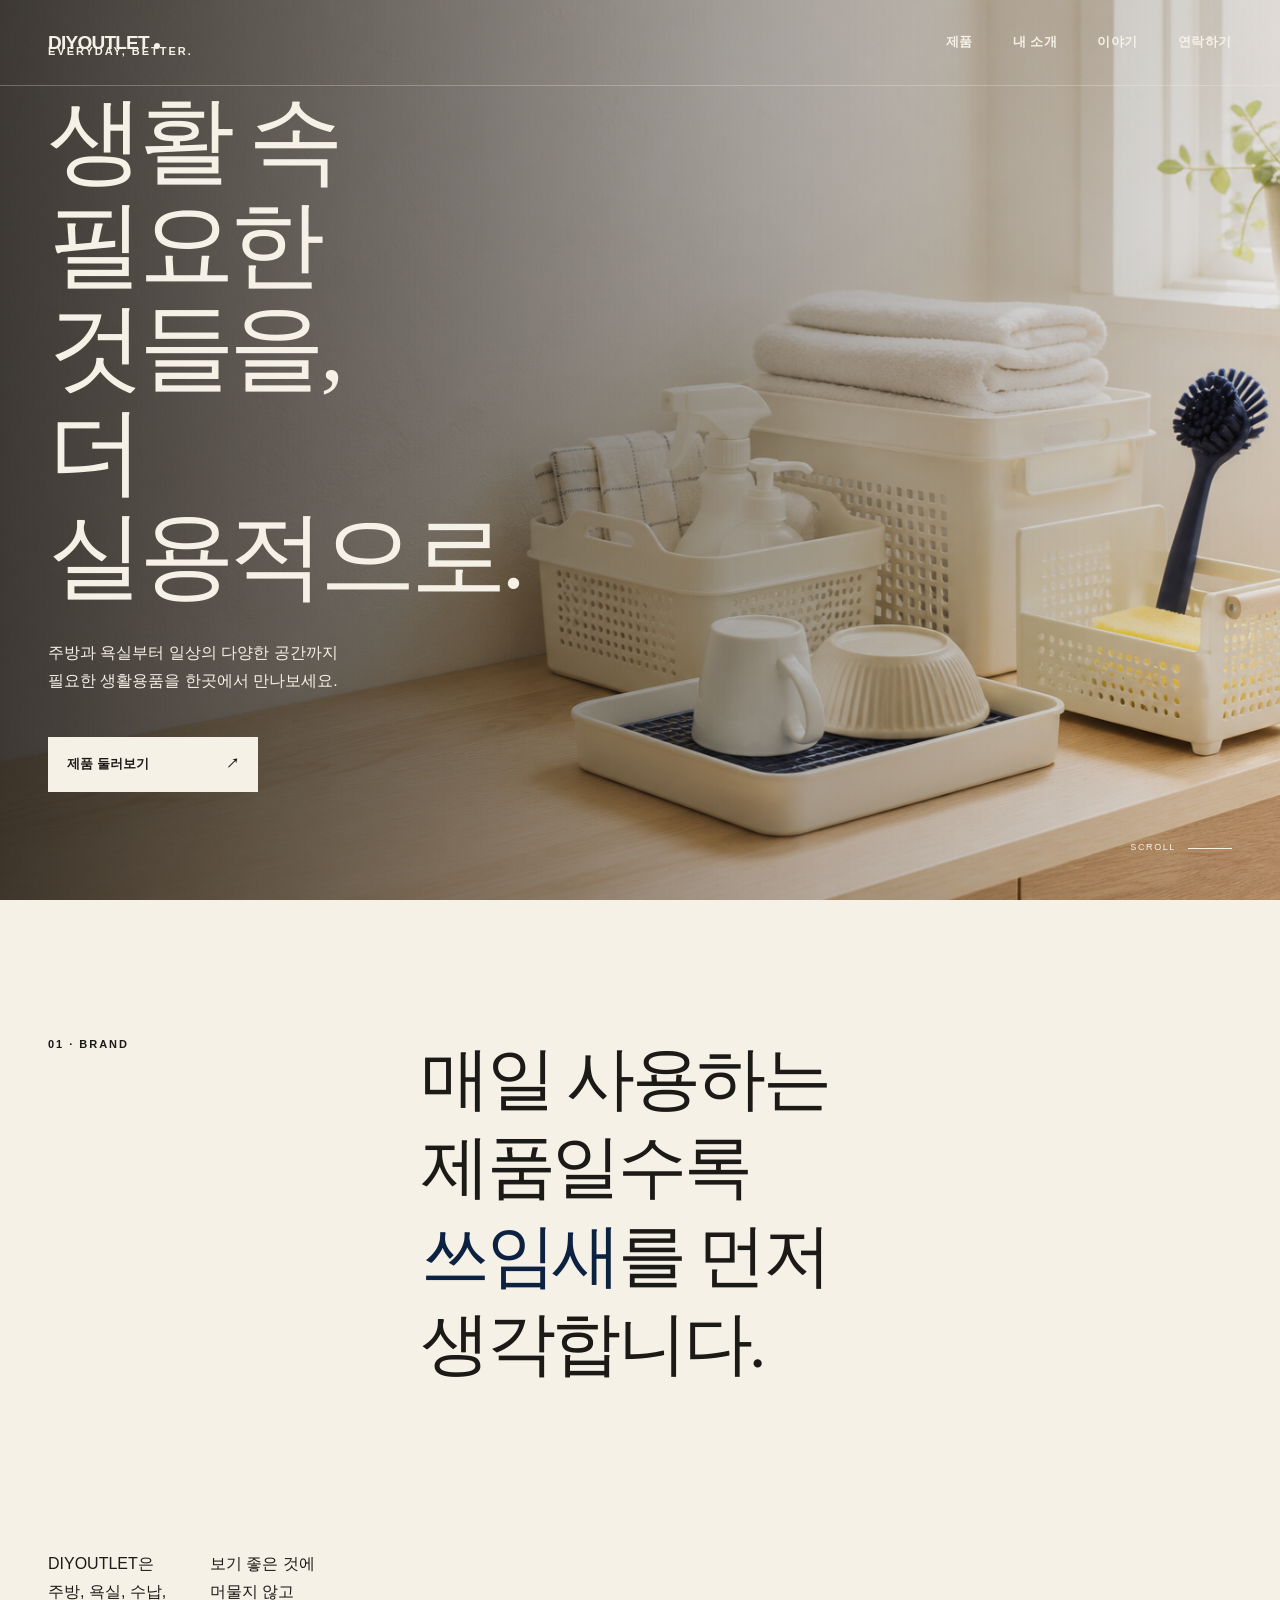
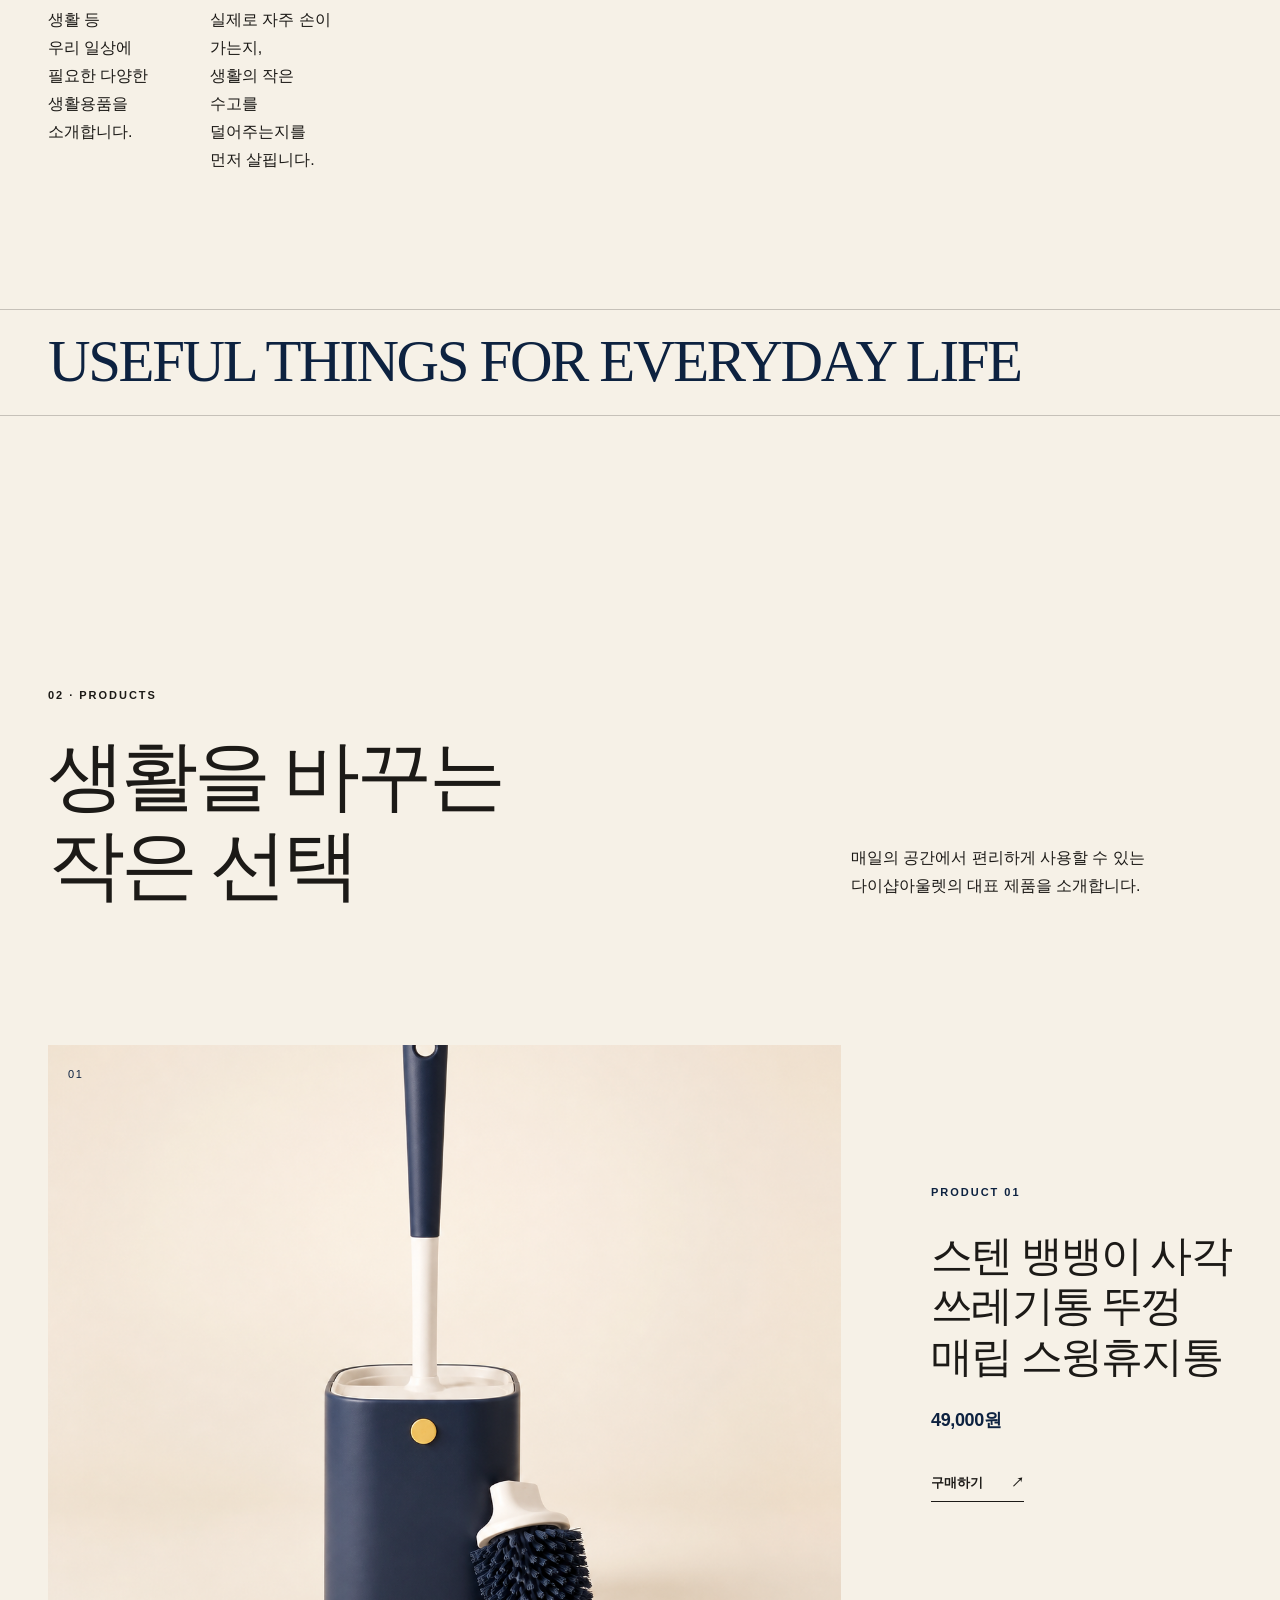
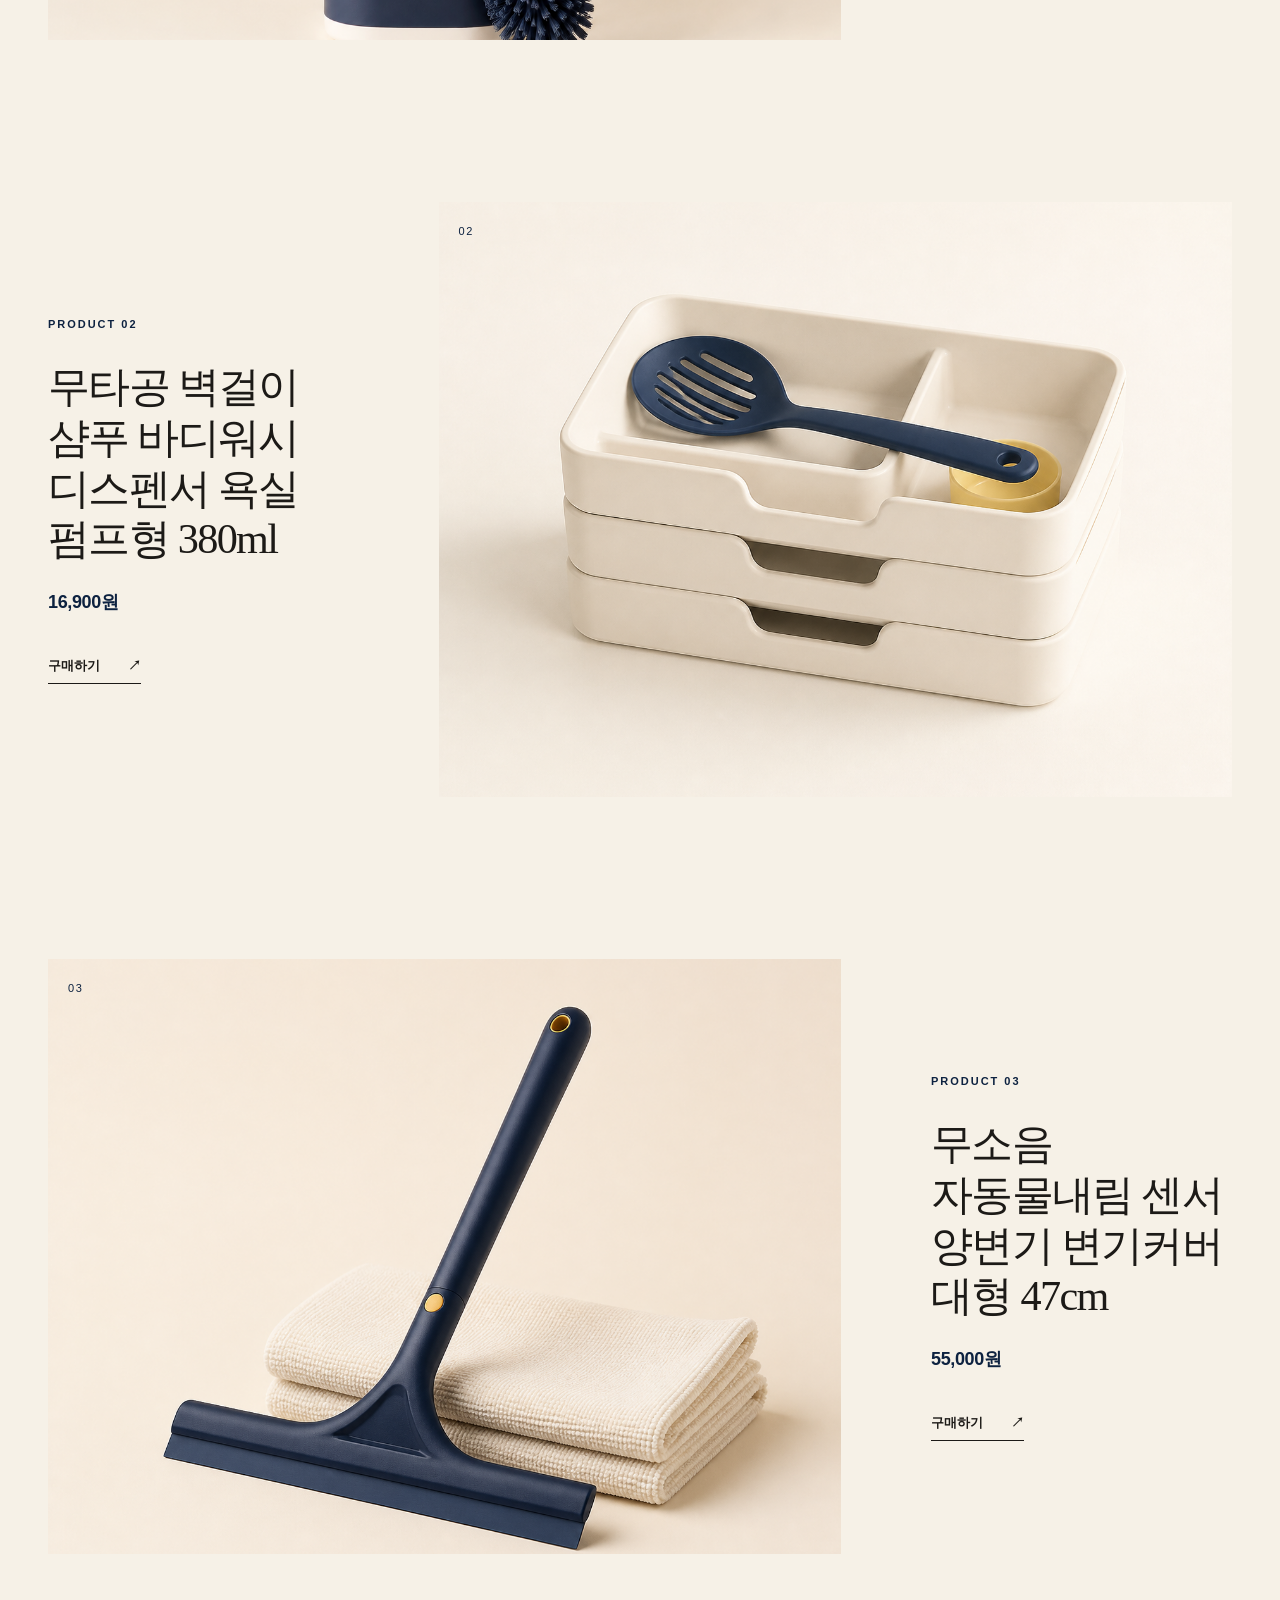
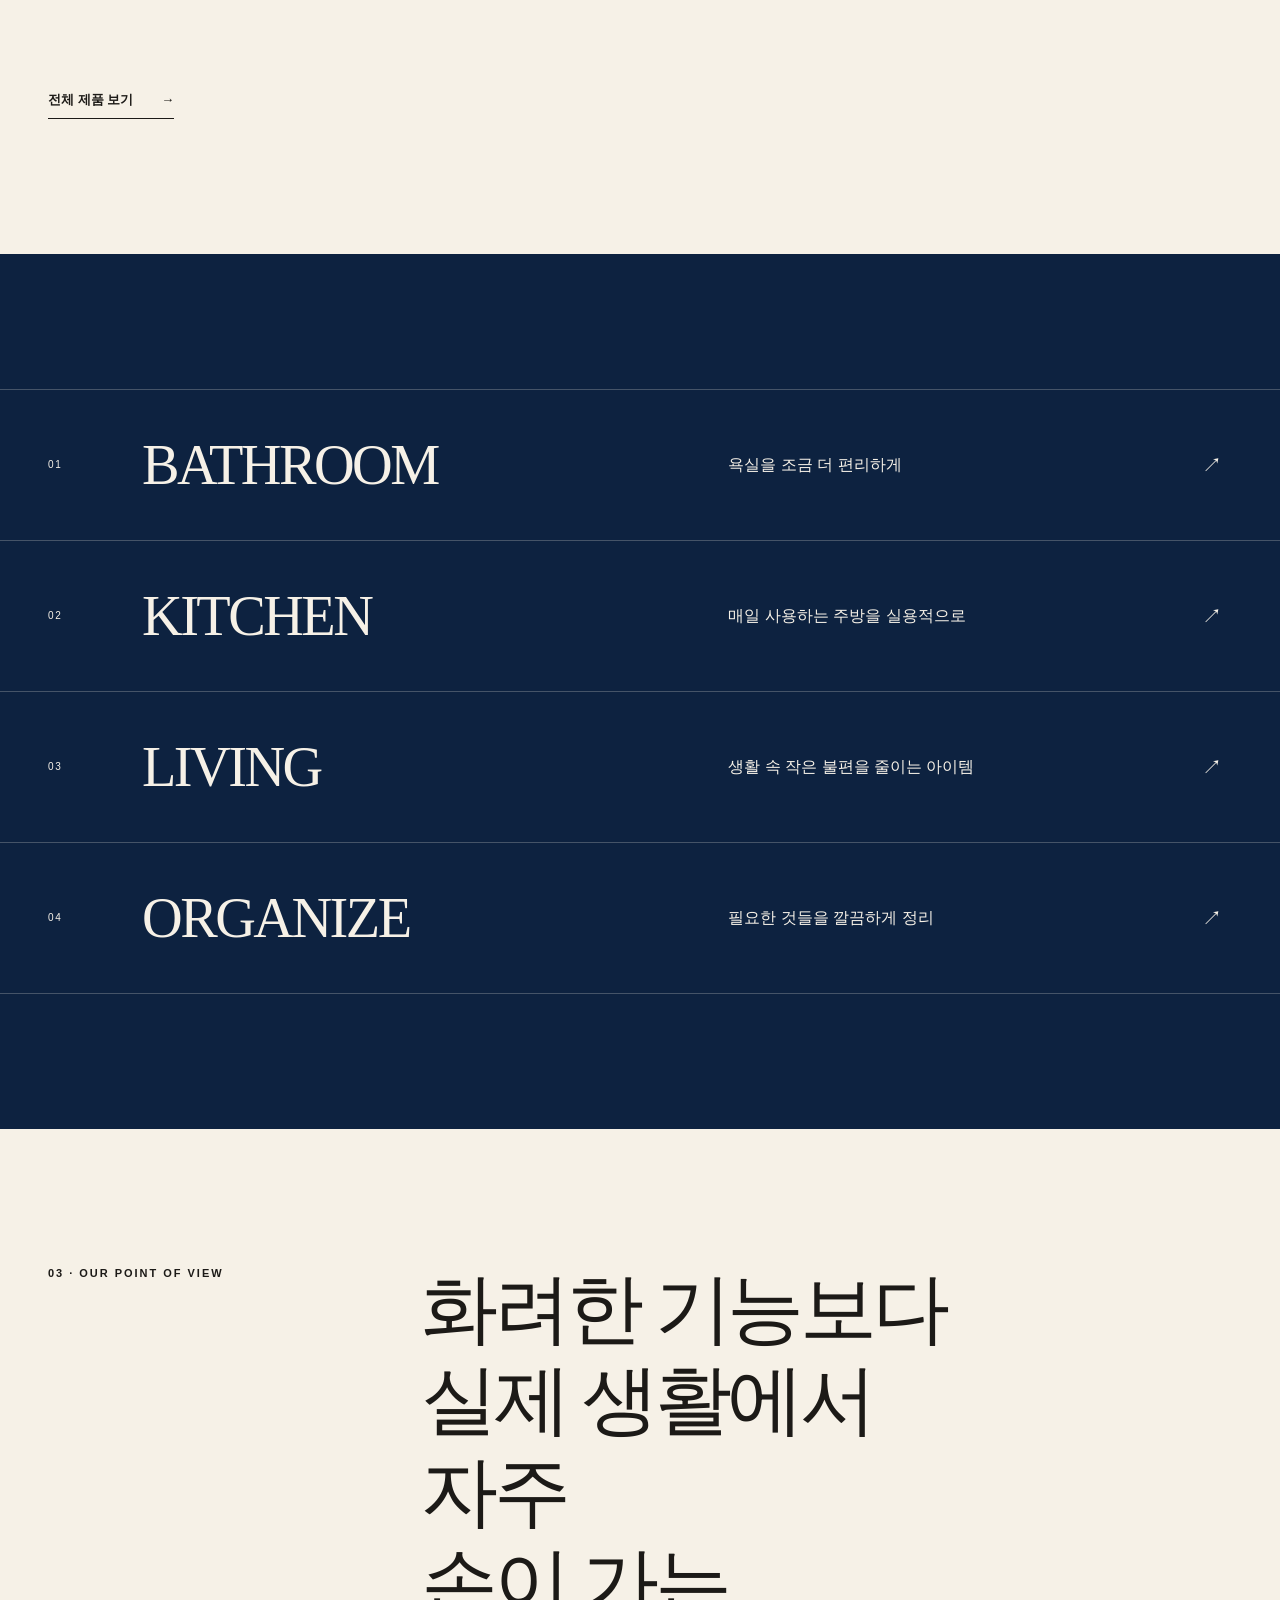
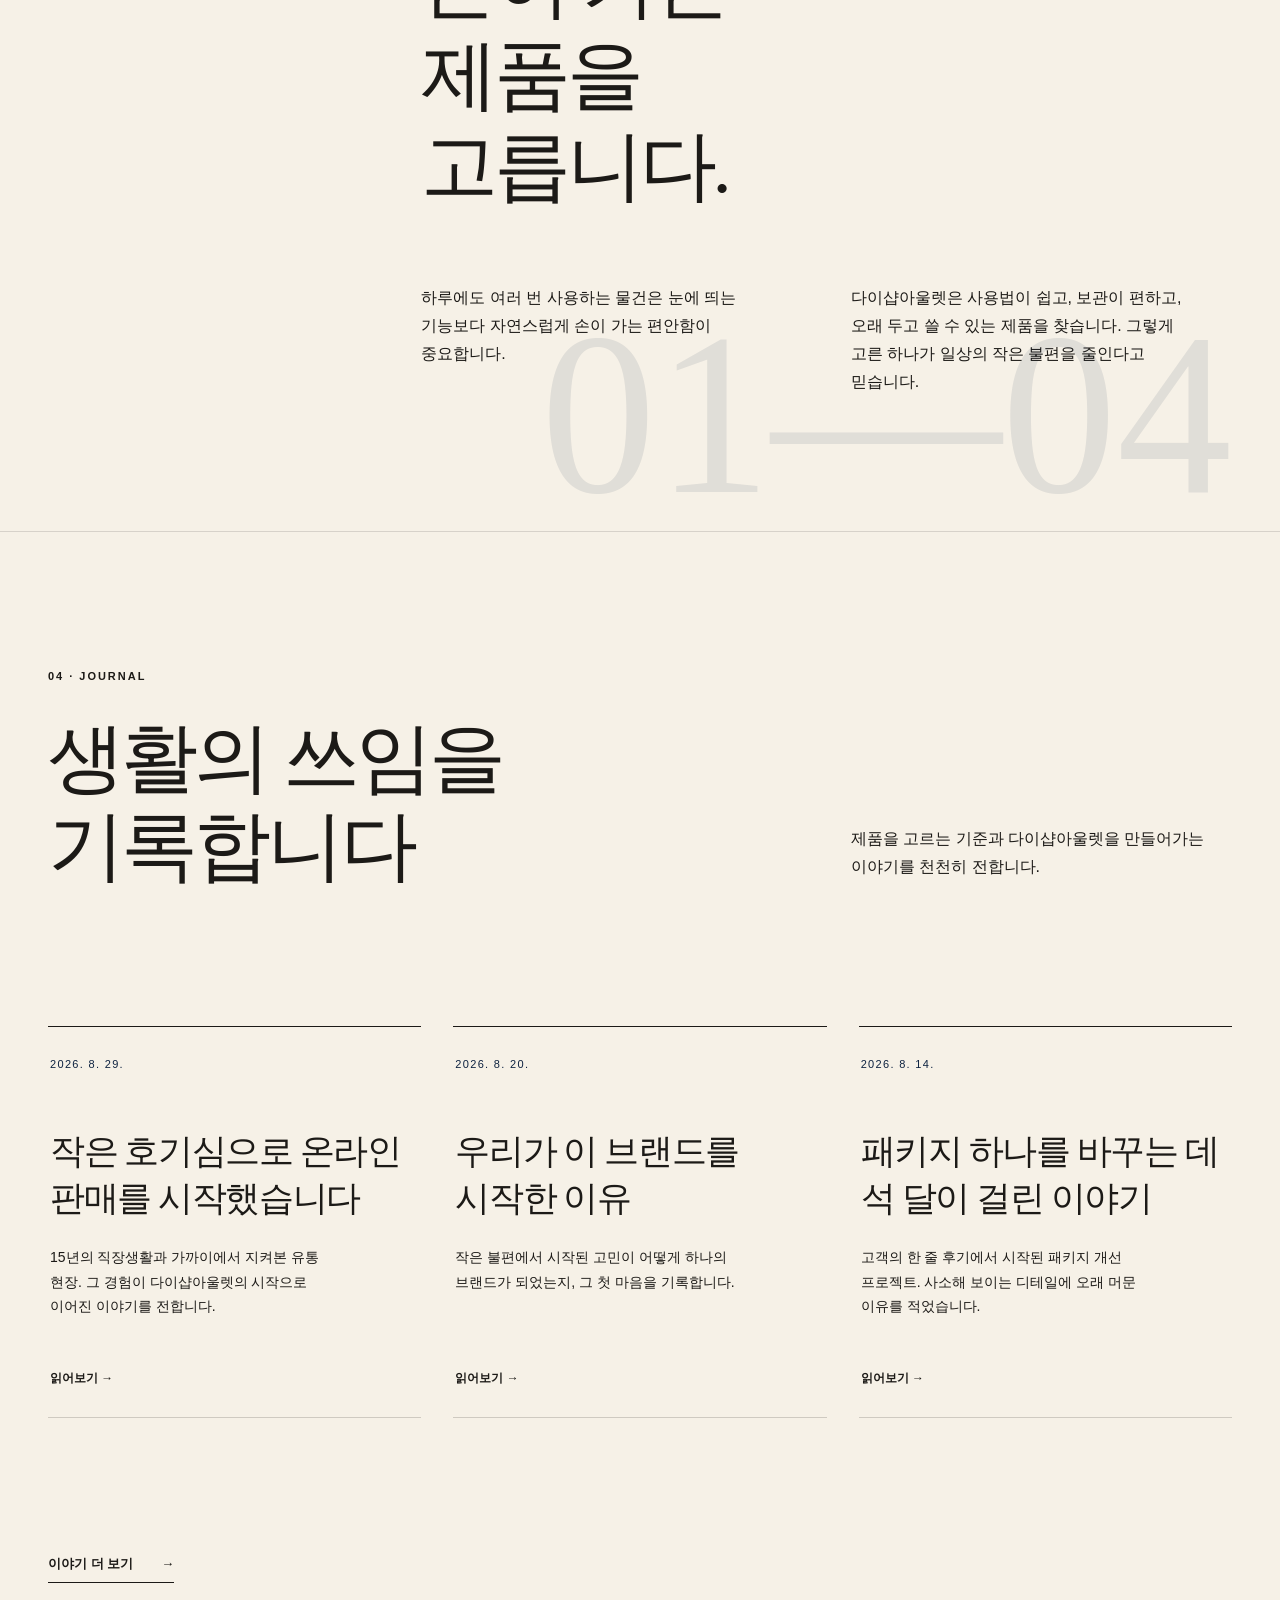
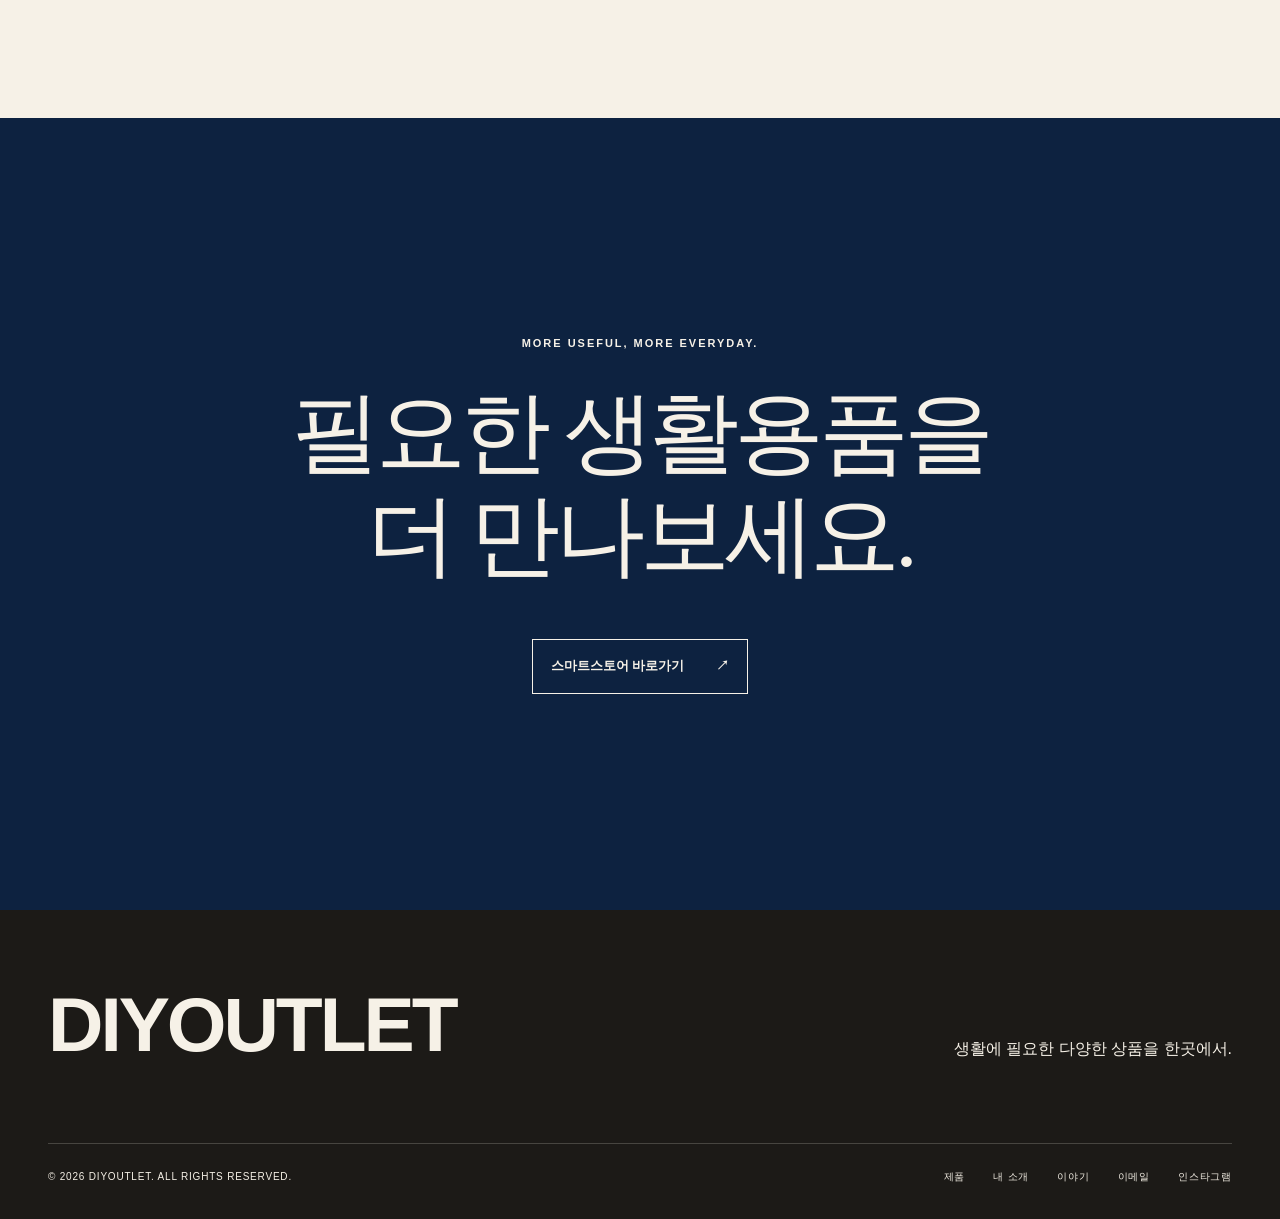
==== index.html @ fe6e1368 "Connect contact page: index.html" ====
<!doctype html>
<html lang="ko">
<head>
  <meta charset="utf-8">
  <meta name="viewport" content="width=device-width, initial-scale=1">
  <meta name="description" content="생활 속 필요한 다양한 제품을 실용적으로 소개하는 생활용품 브랜드, 다이샵아울렛입니다.">
  <meta name="theme-color" content="#F6F1E7">
  <title>다이샵아울렛 | DIYOUTLET</title>
  <link rel="stylesheet" href="styles.css">
  <script src="script.js" defer></script>
</head>
<body>
  <a class="skip-link" href="#main">본문으로 바로가기</a>

  <!-- 상단 네비게이션 -->
  <header class="site-header">
    <div class="container nav-inner">
      <a class="logo" href="#home" aria-label="DIYOUTLET 홈">
        <span>DIY</span>OUTLET<i aria-hidden="true"></i>
      </a>
      <button class="menu-toggle" type="button" aria-expanded="false" aria-controls="main-menu">
        <span class="sr-only">메뉴 열기</span>
        <span></span><span></span>
      </button>
      <nav class="main-menu" id="main-menu" aria-label="주 메뉴">
        <a href="products.html">제품</a>
        <a href="about.html">내 소개</a>
        <a href="story/">이야기</a>
        <a href="contact.html">연락하기</a>
      </nav>
    </div>
  </header>

  <main id="main">
    <!-- HERO: hero.png를 교체하면 대표 이미지가 바뀝니다 -->
    <section class="hero" id="home">
      <div class="hero-image" aria-hidden="true"></div>
      <div class="hero-shade" aria-hidden="true"></div>
      <div class="container hero-content reveal">
        <p class="kicker">EVERYDAY, BETTER.</p>
        <h1>생활 속 필요한 것들을,<br>더 실용적으로.</h1>
        <p class="hero-description">주방과 욕실부터 일상의 다양한 공간까지<br>필요한 생활용품을 한곳에서 만나보세요.</p>
        <a class="button button-solid" href="#products">제품 둘러보기 <span aria-hidden="true">↗</span></a>
      </div>
      <div class="scroll-mark"><span>SCROLL</span><i></i></div>
    </section>

    <!-- 브랜드 소개 -->
    <section class="brand-section section" id="brand">
      <div class="container brand-intro">
        <p class="section-label reveal">01 · BRAND</p>
        <h2 class="statement reveal">매일 사용하는 제품일수록<br><em>쓰임새</em>를 먼저 생각합니다.</h2>
        <div class="brand-description reveal">
          <p>DIYOUTLET은 주방, 욕실, 수납, 생활 등<br>우리 일상에 필요한 다양한 생활용품을 소개합니다.</p>
          <p>보기 좋은 것에 머물지 않고 실제로 자주 손이 가는지,<br>생활의 작은 수고를 덜어주는지를 먼저 살핍니다.</p>
        </div>
      </div>
      <div class="marquee" aria-hidden="true">
        <div>USEFUL THINGS FOR EVERYDAY LIFE</div>
      </div>
    </section>

    <!-- 대표 제품: assets/product01~04.png 교체 가능 -->
    <section class="products section" id="products">
      <div class="container">
        <div class="section-heading reveal">
          <div><p class="section-label">02 · PRODUCTS</p><h2>생활을 바꾸는<br>작은 선택</h2></div>
          <p>매일의 공간에서 편리하게 사용할 수 있는<br>다이샵아울렛의 대표 제품을 소개합니다.</p>
        </div>

        <!-- products.json의 앞 3개 제품이 자동으로 표시됩니다 -->
        <div class="product-grid" data-product-list data-limit="3">
          <p class="product-status">제품을 불러오는 중입니다.</p>
        </div>
        <a class="text-link all-products-link" href="products.html">전체 제품 보기 <span aria-hidden="true">→</span></a>
      </div>
    </section>

    <!-- 카테고리 -->
    <section class="categories" aria-label="제품 카테고리">
      <div class="category category-bath reveal"><div class="container"><span>01</span><h2>BATHROOM</h2><p>욕실을 조금 더 편리하게</p><i aria-hidden="true">↗</i></div></div>
      <div class="category category-kitchen reveal"><div class="container"><span>02</span><h2>KITCHEN</h2><p>매일 사용하는 주방을 실용적으로</p><i aria-hidden="true">↗</i></div></div>
      <div class="category category-living reveal"><div class="container"><span>03</span><h2>LIVING</h2><p>생활 속 작은 불편을 줄이는 아이템</p><i aria-hidden="true">↗</i></div></div>
      <div class="category category-organize reveal"><div class="container"><span>04</span><h2>ORGANIZE</h2><p>필요한 것들을 깔끔하게 정리</p><i aria-hidden="true">↗</i></div></div>
    </section>

    <!-- 브랜드 이야기 -->
    <section class="story section" id="story">
      <div class="container story-grid">
        <p class="section-label reveal">03 · OUR POINT OF VIEW</p>
        <div>
          <h2 class="story-title reveal">화려한 기능보다<br>실제 생활에서 자주<br>손이 가는 제품을<br>고릅니다.</h2>
          <div class="story-body reveal">
            <p>하루에도 여러 번 사용하는 물건은 눈에 띄는 기능보다 자연스럽게 손이 가는 편안함이 중요합니다.</p>
            <p>다이샵아울렛은 사용법이 쉽고, 보관이 편하고, 오래 두고 쓸 수 있는 제품을 찾습니다. 그렇게 고른 하나가 일상의 작은 불편을 줄인다고 믿습니다.</p>
          </div>
        </div>
      </div>
      <div class="story-number" aria-hidden="true">01—04</div>
    </section>

    <!-- 최신 이야기는 story/posts.json에서 날짜순으로 3개를 불러옵니다 -->
    <section class="home-journal section" aria-labelledby="home-journal-title">
      <div class="container">
        <div class="section-heading reveal">
          <div><p class="section-label">04 · JOURNAL</p><h2 id="home-journal-title">생활의 쓰임을<br>기록합니다</h2></div>
          <p>제품을 고르는 기준과 다이샵아울렛을 만들어가는 이야기를 천천히 전합니다.</p>
        </div>
        <div class="home-story-grid" data-story-list data-limit="3">
          <p class="story-status">이야기를 불러오는 중입니다.</p>
        </div>
        <a class="text-link story-more-link" href="story/">이야기 더 보기 <span aria-hidden="true">→</span></a>
      </div>
    </section>

    <!-- 마지막 CTA / 문의 -->
    <section class="final-cta" id="contact">
      <div class="container reveal">
        <p>MORE USEFUL, MORE EVERYDAY.</p>
        <h2>필요한 생활용품을<br>더 만나보세요.</h2>
        <!-- 실제 스마트스토어 주소로 href를 교체하세요 -->
        <a class="button button-outline" href="#contact">스마트스토어 바로가기 <span aria-hidden="true">↗</span></a>
      </div>
    </section>
  </main>

  <!-- 푸터 -->
  <footer class="site-footer">
    <div class="container footer-top">
      <a class="footer-logo" href="#home"><span>DIY</span>OUTLET</a>
      <p>생활에 필요한 다양한 상품을 한곳에서.</p>
    </div>
    <div class="container footer-bottom">
      <p>© <span id="year"></span> DIYOUTLET. ALL RIGHTS RESERVED.</p>
      <div><a href="products.html">제품</a><a href="about.html">내 소개</a><a href="story/">이야기</a><a href="mailto:bnt1195@naver.com" target="_blank" rel="noopener noreferrer">이메일</a><a href="https://www.instagram.com/bntheim_1195/" target="_blank" rel="noopener noreferrer">인스타그램</a></div>
    </div>
  </footer>
</body>
</html>
---- styles.css ----
:root {
  --cream: #F6F1E7;
  --ink: #1C1A17;
  --navy: #0D2240;
  --serif: "KoPub Batang", "Noto Serif KR", "Nanum Myeongjo", Batang, Georgia, serif;
  --sans: Pretendard, "Noto Sans KR", "Apple SD Gothic Neo", Arial, sans-serif;
  --page: min(1320px, calc(100% - 96px));
}

* { box-sizing: border-box; }
html { scroll-behavior: smooth; }
body {
  margin: 0;
  background: var(--cream);
  color: var(--ink);
  font-family: var(--sans);
  font-size: 16px;
  line-height: 1.75;
  word-break: keep-all;
  overflow-x: hidden;
}
body.menu-open { overflow: hidden; }
a { color: inherit; text-decoration: none; }
img { display: block; width: 100%; }
h1, h2, h3, p { margin-top: 0; }
.container { width: var(--page); margin-inline: auto; }
.section { padding-block: max(15vh, 128px); }
.sr-only {
  position: absolute; width: 1px; height: 1px; padding: 0; margin: -1px;
  overflow: hidden; clip: rect(0, 0, 0, 0); white-space: nowrap; border: 0;
}
.skip-link { position: fixed; z-index: 999; top: 12px; left: 12px; padding: 8px 14px; background: var(--cream); transform: translateY(-150%); }
.skip-link:focus { transform: translateY(0); }

/* 상단 내비게이션 */
.site-header {
  position: fixed; inset: 0 0 auto; z-index: 100; height: 86px;
  color: var(--cream); border-bottom: 1px solid color-mix(in srgb, var(--cream) 28%, transparent);
}
.site-header.scrolled {
  background: color-mix(in srgb, var(--cream) 93%, transparent);
  color: var(--ink); border-color: color-mix(in srgb, var(--ink) 14%, transparent);
  backdrop-filter: blur(14px);
}
.nav-inner { height: 100%; display: flex; align-items: center; justify-content: space-between; }
.logo, .footer-logo { font-size: 19px; font-weight: 800; letter-spacing: -.04em; }
.logo span, .footer-logo span { color: inherit; }
.logo i { display: inline-block; width: 6px; height: 6px; margin-left: 5px; background: currentColor; border-radius: 50%; }
.main-menu { display: flex; gap: 40px; font-size: 13px; font-weight: 650; letter-spacing: .04em; }
.main-menu a:hover { color: var(--navy); }
.menu-toggle { display: none; border: 0; background: none; color: inherit; padding: 10px; }

/* 히어로: 이미지를 크게 쓰고 텍스트 아래에 스크림을 둡니다 */
.hero { position: relative; min-height: 100svh; display: flex; align-items: flex-end; color: var(--cream); overflow: hidden; }
.hero-image {
  position: absolute; inset: 0; background: url("assets/hero.png") center / cover no-repeat;
  animation: heroZoom 16s ease-out both;
}
.hero-shade {
  position: absolute; inset: 0;
  background: linear-gradient(90deg, color-mix(in srgb, var(--ink) 82%, transparent) 0%, color-mix(in srgb, var(--ink) 34%, transparent) 58%, color-mix(in srgb, var(--ink) 10%, transparent) 100%);
}
.hero-content { position: relative; z-index: 1; padding-bottom: max(12vh, 96px); }
.kicker, .section-label, .product-category, .final-cta > .container > p {
  margin-bottom: 28px; font-size: 11px; font-weight: 700; letter-spacing: .18em;
}
.hero h1 {
  max-width: 11ch; margin-bottom: 32px; font-family: var(--serif); font-size: clamp(58px, 7.5vw, 116px);
  font-weight: 400; line-height: 1.08; letter-spacing: -.055em;
}
.hero-description { max-width: 40ch; margin-bottom: 42px; font-size: clamp(15px, 1.25vw, 18px); }
.button {
  display: inline-flex; align-items: center; justify-content: space-between; gap: 32px;
  min-width: 210px; padding: 15px 18px; border: 1px solid currentColor;
  font-size: 13px; font-weight: 700;
}
.button-solid { background: var(--cream); color: var(--ink); border-color: var(--cream); }
.button-solid:hover { background: var(--navy); color: var(--cream); border-color: var(--navy); }
.button-outline:hover { background: var(--cream); color: var(--navy); }
.scroll-mark { position: absolute; right: 48px; bottom: 44px; z-index: 1; display: flex; align-items: center; gap: 12px; font-size: 9px; letter-spacing: .18em; }
.scroll-mark i { width: 44px; height: 1px; background: currentColor; }

/* 브랜드 소개 */
.brand-section { min-height: 100svh; display: flex; flex-direction: column; justify-content: space-between; overflow: hidden; }
.brand-intro { display: grid; grid-template-columns: .35fr 1fr; gap: 7vw; }
.statement {
  max-width: 17ch; margin-bottom: 72px; font-family: var(--serif); font-size: clamp(45px, 5.4vw, 82px);
  font-weight: 400; line-height: 1.28; letter-spacing: -.05em;
}
.statement em { color: var(--navy); font-style: normal; }
.brand-description { display: grid; grid-template-columns: repeat(2, minmax(0, 1fr)); gap: 40px; max-width: 820px; }
.brand-description p { max-width: 40ch; margin: 0; }
.marquee { width: 100%; margin-top: max(15vh, 120px); border-block: 1px solid color-mix(in srgb, var(--ink) 22%, transparent); overflow: hidden; }
.marquee div {
  width: max-content; padding: 20px 48px; color: var(--navy); font-family: var(--serif);
  font-size: clamp(32px, 4.6vw, 70px); line-height: 1.1; letter-spacing: -.04em;
}

/* 대표 제품 */
.section-heading { display: grid; grid-template-columns: 1fr .5fr; align-items: end; gap: 40px; margin-bottom: max(15vh, 120px); }
.section-heading h2 {
  margin: 0; font-family: var(--serif); font-size: clamp(50px, 6vw, 88px);
  font-weight: 400; line-height: 1.15; letter-spacing: -.05em;
}
.section-heading > p { max-width: 40ch; margin-bottom: 10px; }
.product-grid { display: grid; gap: max(18vh, 150px); }
.product-card { display: grid; grid-template-columns: minmax(0, 1.45fr) minmax(260px, .55fr); align-items: center; gap: clamp(44px, 7vw, 112px); }
.product-card:nth-child(even) { grid-template-columns: minmax(260px, .55fr) minmax(0, 1.45fr); }
.product-card:nth-child(even) .product-photo { grid-column: 2; }
.product-card:nth-child(even) .product-copy { grid-column: 1; grid-row: 1; }
.product-photo { position: relative; overflow: hidden; background: color-mix(in srgb, var(--navy) 7%, var(--cream)); aspect-ratio: 4 / 3; }
.product-photo img { height: 100%; object-fit: cover; }
.product-photo > span { position: absolute; top: 20px; left: 20px; color: var(--navy); font-size: 11px; letter-spacing: .14em; }
.product-copy h3 { margin-bottom: 22px; font-family: var(--serif); font-size: clamp(32px, 3.3vw, 48px); font-weight: 400; line-height: 1.2; letter-spacing: -.04em; }
.product-copy > p:not(.product-category) { max-width: 28ch; margin-bottom: 32px; }
.product-category { color: var(--navy); }
.product-price { color: var(--navy); font-size: 18px; font-weight: 700; letter-spacing: -.02em; }
.text-link { display: inline-flex; gap: 28px; align-items: center; padding-bottom: 6px; border-bottom: 1px solid currentColor; font-size: 13px; font-weight: 700; }
.text-link:hover { color: var(--navy); }
.all-products-link { margin-top: max(15vh, 120px); }
.product-status { grid-column: 1 / -1; margin: 0; color: color-mix(in srgb, var(--ink) 62%, transparent); }

/* 카테고리 */
.categories { padding-block: max(15vh, 120px); background: var(--navy); color: var(--cream); }
.category { border-top: 1px solid color-mix(in srgb, var(--cream) 24%, transparent); }
.category:last-child { border-bottom: 1px solid color-mix(in srgb, var(--cream) 24%, transparent); }
.category .container { min-height: 150px; display: grid; grid-template-columns: 70px 1fr .8fr 30px; align-items: center; gap: 24px; }
.category span { font-size: 10px; letter-spacing: .16em; }
.category h2 { margin: 0; font-family: var(--serif); font-size: clamp(36px, 4.4vw, 64px); font-weight: 400; letter-spacing: -.045em; }
.category p { max-width: 30ch; margin: 0; }
.category i { font-style: normal; font-size: 20px; }

/* 이야기 */
.story { min-height: 100svh; position: relative; }
.story-grid { display: grid; grid-template-columns: .35fr 1fr; gap: 7vw; }
.story-title {
  max-width: 14ch; margin-bottom: 72px; font-family: var(--serif); font-size: clamp(48px, 6vw, 90px);
  font-weight: 400; line-height: 1.19; letter-spacing: -.055em;
}
.story-body { display: grid; grid-template-columns: repeat(2, minmax(0, 1fr)); gap: 48px; max-width: 820px; }
.story-body p { max-width: 40ch; margin: 0; }
.story-number {
  position: absolute; right: 48px; bottom: 24px; color: color-mix(in srgb, var(--navy) 9%, transparent);
  font-family: var(--serif); font-size: clamp(100px, 18vw, 280px); line-height: .8; pointer-events: none;
}

/* 마지막 CTA와 푸터 */
.final-cta { min-height: 88svh; display: flex; align-items: center; background: var(--navy); color: var(--cream); text-align: center; }
.final-cta h2 { margin-bottom: 52px; font-family: var(--serif); font-size: clamp(52px, 7vw, 104px); font-weight: 400; line-height: 1.15; letter-spacing: -.055em; }
.final-cta .button { margin-inline: auto; }
.site-footer { padding-block: 76px 34px; background: var(--ink); color: var(--cream); }
.footer-top, .footer-bottom { display: flex; justify-content: space-between; align-items: flex-end; gap: 32px; }
.footer-top { padding-bottom: 80px; }
.footer-logo { font-size: clamp(42px, 6vw, 86px); line-height: 1; }
.footer-top p { max-width: 40ch; margin: 0; }
.footer-bottom { padding-top: 24px; border-top: 1px solid color-mix(in srgb, var(--cream) 20%, transparent); font-size: 10px; letter-spacing: .08em; }
.footer-bottom p { margin: 0; }
.footer-bottom div { display: flex; gap: 28px; }
.footer-bottom a:hover { color: var(--cream); text-decoration: underline; }

/* 허용된 두 가지 움직임: 스크롤 리빌 + 히어로 줌 */
.reveal { opacity: 0; transform: translateY(24px); transition: opacity .8s ease, transform .8s ease; }
.reveal.is-visible { opacity: 1; transform: translateY(0); }
@keyframes heroZoom { from { transform: scale(1); } to { transform: scale(1.055); } }

@media (max-width: 800px) {
  :root { --page: calc(100% - 48px); }
  .site-header { height: 72px; }
  .menu-toggle { display: grid; gap: 6px; z-index: 2; }
  .menu-toggle > span:not(.sr-only) { display: block; width: 24px; height: 1px; background: currentColor; }
  .main-menu {
    position: fixed; inset: 0; display: none; align-content: center; justify-content: center;
    flex-direction: column; gap: 28px; background: var(--cream); color: var(--ink); text-align: center; font-family: var(--serif); font-size: 34px;
  }
  .main-menu.open { display: flex; }
  .hero-content { padding-bottom: max(14vh, 88px); }
  .scroll-mark { display: none; }
  .brand-intro, .story-grid { grid-template-columns: 1fr; gap: 48px; }
  .section-heading { grid-template-columns: 1fr; gap: 38px; }
  .product-card, .product-card:nth-child(even) { grid-template-columns: 1fr; gap: 38px; }
  .product-card:nth-child(even) .product-photo, .product-card:nth-child(even) .product-copy { grid-column: auto; grid-row: auto; }
  .category .container { grid-template-columns: 48px 1fr 28px; }
  .category p { grid-column: 2; padding-bottom: 28px; }
  .category i { grid-column: 3; grid-row: 1; }
  .story-body { grid-template-columns: 1fr 1fr; }
}

@media (max-width: 580px) {
  :root { --page: calc(100% - 40px); }
  .section { padding-block: 15vh; }
  .hero-shade { background: linear-gradient(0deg, color-mix(in srgb, var(--ink) 88%, transparent) 0%, color-mix(in srgb, var(--ink) 28%, transparent) 78%); }
  .hero h1 { font-size: clamp(45px, 13vw, 54px); line-height: 1.12; }
  .hero-description br, .brand-description br, .section-heading > p br { display: none; }
  .brand-description, .story-body { grid-template-columns: 1fr; gap: 20px; }
  .statement { font-size: clamp(42px, 12vw, 52px); }
  .marquee { margin-top: 15vh; }
  .marquee div { padding-inline: 20px; font-size: 34px; }
  .section-heading { margin-bottom: 15vh; }
  .section-heading h2 { font-size: 48px; }
  .product-grid { gap: 18vh; }
  .product-photo { aspect-ratio: 4 / 5; }
  .product-copy h3 { font-size: 34px; }
  .all-products-link { margin-top: 15vh; }
  .categories { padding-block: 15vh; }
  .category .container { min-height: 138px; grid-template-columns: 38px 1fr 24px; gap: 8px; }
  .category h2 { font-size: 34px; }
  .category p { font-size: 14px; }
  .story-title { font-size: 45px; }
  .story-number { right: 20px; font-size: 96px; }
  .final-cta { min-height: 100svh; }
  .final-cta h2 { font-size: 48px; }
  .footer-top, .footer-bottom { align-items: flex-start; flex-direction: column; }
  .footer-top { padding-bottom: 60px; }
  .footer-logo { font-size: 47px; }
}

@media (prefers-reduced-motion: reduce) {
  html { scroll-behavior: auto; }
  *, *::before, *::after { animation: none !important; transition: none !important; }
  .hero-image { transform: none !important; }
  .reveal { opacity: 1; transform: none; }
}

/* =========================================================
   내 소개 페이지
   ========================================================= */
.about-page .site-header { color: var(--ink); border-color: color-mix(in srgb, var(--ink) 14%, transparent); }
.about-page .main-menu [aria-current="page"] { color: var(--navy); }
.about-hero { min-height: 100svh; padding-top: 86px; display: flex; align-items: center; }
.about-hero-grid { display: grid; grid-template-columns: 1.05fr .95fr; align-items: center; gap: clamp(60px, 8vw, 140px); padding-block: max(10vh, 72px); }
.about-hero-copy h1 {
  max-width: 12ch; margin-bottom: 38px; font-family: var(--serif);
  font-size: clamp(54px, 6.4vw, 96px); font-weight: 400; line-height: 1.17; letter-spacing: -.055em;
}
.about-hero-copy > p:last-child { max-width: 35ch; margin: 0; }
.about-portrait { margin: 0; }
.photo-placeholder {
  aspect-ratio: 4 / 5; display: flex; flex-direction: column; align-items: center; justify-content: center;
  background: var(--navy); color: var(--cream); text-align: center;
}
.photo-placeholder span { font-family: var(--serif); font-size: clamp(32px, 4vw, 54px); letter-spacing: -.03em; }
.photo-placeholder p { margin: 8px 0 0; font-size: 12px; letter-spacing: .08em; }
.about-portrait figcaption { margin-top: 12px; font-size: 11px; letter-spacing: .08em; text-align: right; }
.about-story { border-top: 1px solid color-mix(in srgb, var(--ink) 14%, transparent); }
.about-story-grid, .customer-story-grid { display: grid; grid-template-columns: .35fr 1fr; gap: 7vw; }
.about-prose h2, .customer-story h2, .timeline-heading h2 {
  margin-bottom: 72px; font-family: var(--serif); font-size: clamp(48px, 5.8vw, 86px);
  font-weight: 400; line-height: 1.2; letter-spacing: -.055em;
}
.about-prose-columns { display: grid; grid-template-columns: repeat(2, minmax(0, 1fr)); gap: 40px 64px; max-width: 900px; }
.about-prose-columns p, .customer-story p { max-width: 40ch; margin: 0; }
.owner-quote { margin: 0; padding-block: max(18vh, 150px); background: var(--navy); color: var(--cream); }
.owner-quote p {
  max-width: 15ch; margin: 0 auto 44px; font-family: var(--serif); text-align: center;
  font-size: clamp(52px, 7vw, 104px); font-weight: 400; line-height: 1.2; letter-spacing: -.055em;
}
.owner-quote cite { display: block; font-size: 11px; font-style: normal; letter-spacing: .14em; text-align: center; }
.customer-story-grid > div > p { margin-bottom: 22px; }
.owner-timeline { background: var(--ink); color: var(--cream); }
.timeline-heading { display: grid; grid-template-columns: .35fr 1fr; gap: 7vw; margin-bottom: max(15vh, 120px); }
.timeline-heading h2 { margin: 0; }
.timeline-list { margin: 0; padding: 0; list-style: none; border-top: 1px solid color-mix(in srgb, var(--cream) 22%, transparent); }
.timeline-list li {
  min-height: 150px; display: grid; grid-template-columns: 70px .8fr 1fr; align-items: center; gap: 28px;
  border-bottom: 1px solid color-mix(in srgb, var(--cream) 22%, transparent);
}
.timeline-list span { font-size: 10px; letter-spacing: .16em; }
.timeline-list h3 { margin: 0; font-family: var(--serif); font-size: clamp(25px, 2.6vw, 38px); font-weight: 400; }
.timeline-list p { max-width: 34ch; margin: 0; }
.owner-promise { min-height: 100svh; display: flex; align-items: center; background: var(--navy); color: var(--cream); text-align: center; }
.owner-promise > .container > p { margin-bottom: 28px; font-size: 11px; font-weight: 700; letter-spacing: .18em; }
.owner-promise h2 {
  margin-bottom: 52px; font-family: var(--serif); font-size: clamp(52px, 7vw, 104px);
  font-weight: 400; line-height: 1.16; letter-spacing: -.055em;
}
.owner-promise .button { margin-inline: auto; }

@media (max-width: 800px) {
  .about-page .main-menu { color: var(--ink); }
  .about-hero-grid { grid-template-columns: 1fr 1fr; gap: 36px; }
  .about-story-grid, .customer-story-grid, .timeline-heading { grid-template-columns: 1fr; gap: 48px; }
  .timeline-list li { grid-template-columns: 48px 1fr; padding-block: 28px; }
  .timeline-list p { grid-column: 2; }
}

@media (max-width: 580px) {
  .about-hero { padding-top: 72px; }
  .about-hero-grid { grid-template-columns: 1fr; padding-block: 12vh 15vh; }
  .about-hero-copy h1 { font-size: 46px; }
  .about-portrait { margin-top: 8vh; }
  .photo-placeholder { aspect-ratio: 4 / 5; }
  .about-prose h2, .customer-story h2, .timeline-heading h2 { margin-bottom: 52px; font-size: 45px; }
  .about-prose-columns { grid-template-columns: 1fr; gap: 24px; }
  .owner-quote { padding-block: 18vh; }
  .owner-quote p { font-size: 46px; }
  .timeline-heading { margin-bottom: 15vh; }
  .timeline-list li { grid-template-columns: 36px 1fr; gap: 12px; }
  .timeline-list h3 { font-size: 27px; }
  .timeline-list p { font-size: 14px; }
  .owner-promise h2 { font-size: 46px; }
}

/* =========================================================
   전체 제품 페이지
   ========================================================= */
.products-page .site-header { color: var(--ink); border-color: color-mix(in srgb, var(--ink) 14%, transparent); }
.products-page .main-menu [aria-current="page"] { color: var(--navy); }
.catalog-hero { min-height: 78svh; padding-top: 86px; display: flex; align-items: center; border-bottom: 1px solid color-mix(in srgb, var(--ink) 14%, transparent); }
.catalog-hero h1 {
  max-width: 13ch; margin-bottom: 36px; font-family: var(--serif); font-size: clamp(58px, 7vw, 104px);
  font-weight: 400; line-height: 1.14; letter-spacing: -.055em;
}
.catalog-hero > .container > p:last-child { max-width: 38ch; margin: 0; }
.catalog-heading { display: grid; grid-template-columns: .35fr 1fr; gap: 7vw; margin-bottom: max(15vh, 120px); }
.catalog-heading h2 {
  margin: 0; font-family: var(--serif); font-size: clamp(50px, 6vw, 88px);
  font-weight: 400; line-height: 1.16; letter-spacing: -.055em;
}
.catalog-grid { display: grid; grid-template-columns: repeat(2, minmax(0, 1fr)); gap: max(15vh, 120px) 40px; }
.catalog-card .product-photo { display: block; aspect-ratio: 4 / 5; }
.catalog-card .product-copy { padding-top: 30px; }
.catalog-card .product-copy h3 { max-width: 22ch; min-height: 2.4em; font-size: clamp(28px, 2.7vw, 40px); }
.catalog-card .product-buy-button {
  min-width: 190px; background: var(--navy); color: var(--cream); border-color: var(--navy);
}
.catalog-card .product-buy-button:hover { background: var(--cream); color: var(--navy); }

@media (max-width: 800px) {
  .products-page .main-menu { color: var(--ink); }
  .catalog-heading { grid-template-columns: 1fr; gap: 48px; }
}

@media (max-width: 580px) {
  .catalog-hero { min-height: 86svh; padding-top: 72px; }
  .catalog-hero h1 { font-size: 48px; }
  .catalog-heading { margin-bottom: 15vh; }
  .catalog-heading h2 { font-size: 48px; }
  .catalog-grid { grid-template-columns: 1fr; gap: 15vh; }
  .catalog-card .product-copy h3 { min-height: 0; font-size: 32px; }
  .catalog-card .product-buy-button { width: 100%; }
}

/* =========================================================
   홈 최신 이야기
   ========================================================= */
.home-journal { border-top: 1px solid color-mix(in srgb, var(--ink) 14%, transparent); }
.home-story-grid { display: grid; grid-template-columns: repeat(3, minmax(0, 1fr)); gap: 32px; }
.home-story-card { border-top: 1px solid var(--ink); border-bottom: 1px solid color-mix(in srgb, var(--ink) 18%, transparent); }
.home-story-card a { min-height: 390px; display: flex; flex-direction: column; padding: 28px 2px; }
.home-story-card time { color: var(--navy); font-size: 11px; letter-spacing: .12em; }
.home-story-card h3 {
  margin: 54px 0 24px; font-family: var(--serif); font-size: clamp(27px, 2.7vw, 39px);
  font-weight: 400; line-height: 1.34; letter-spacing: -.04em;
}
.home-story-card p { max-width: 38ch; margin-bottom: 40px; font-size: 14px; }
.home-story-card span { margin-top: auto; font-size: 12px; font-weight: 700; }
.home-story-card a:hover h3, .home-story-card a:hover span { color: var(--navy); }
.story-more-link { margin-top: max(15vh, 120px); }
.story-status { grid-column: 1 / -1; color: color-mix(in srgb, var(--ink) 62%, transparent); }

/* =========================================================
   이야기 목록과 글 상세
   ========================================================= */
.story-page .site-header,
.story-post-page .site-header { color: var(--ink); border-color: color-mix(in srgb, var(--ink) 14%, transparent); }
.story-page .main-menu [aria-current="page"],
.story-post-page .main-menu [aria-current="page"] { color: var(--navy); }
.story-wrap, .story-post-wrap { width: min(680px, calc(100% - 48px)); margin-inline: auto; }
.story-archive-hero {
  min-height: 78svh; padding-top: 86px; display: flex; align-items: center;
  border-bottom: 1px solid color-mix(in srgb, var(--ink) 14%, transparent);
}
.story-archive-hero h1 {
  margin-bottom: 34px; font-family: var(--serif); font-size: clamp(54px, 6.8vw, 92px);
  font-weight: 400; line-height: 1.16; letter-spacing: -.055em;
}
.story-archive-hero p:last-child { max-width: 38ch; margin: 0; }
.story-list-heading { display: flex; justify-content: space-between; align-items: baseline; gap: 24px; margin-bottom: 72px; }
.story-list-heading h2 { margin: 0; font-family: var(--serif); font-size: clamp(42px, 5vw, 64px); font-weight: 400; }
.story-list-heading a { padding-bottom: 3px; border-bottom: 1px solid currentColor; font-size: 12px; }
.story-list { margin: 0; padding: 0; list-style: none; border-top: 1px solid var(--ink); }
.story-list-card { border-bottom: 1px solid color-mix(in srgb, var(--ink) 20%, transparent); }
.story-list-card a { display: block; padding-block: 44px; }
.story-list-card time { color: var(--navy); font-size: 11px; letter-spacing: .1em; }
.story-list-card h2 {
  margin: 14px 0 16px; font-family: var(--serif); font-size: clamp(27px, 4vw, 38px);
  font-weight: 400; line-height: 1.4; letter-spacing: -.035em;
}
.story-list-card .story-summary { max-width: 40ch; margin-bottom: 30px; font-size: 14px; }
.story-card-arrow { font-size: 12px; font-weight: 700; }
.story-list-card a:hover h2, .story-list-card a:hover .story-card-arrow { color: var(--navy); }

.story-post-wrap { padding: max(15vh, 140px) 0 max(18vh, 160px); }
.story-back { display: inline-block; margin-bottom: 80px; padding-bottom: 3px; border-bottom: 1px solid currentColor; font-size: 12px; }
.story-article { padding: 0; }
.post-head time { color: var(--navy); font-size: 12px; letter-spacing: .1em; }
.post-head h1 {
  margin: 18px 0 24px; font-family: var(--serif); font-size: clamp(40px, 5.6vw, 62px);
  font-weight: 400; line-height: 1.3; letter-spacing: -.045em;
}
.post-meta { display: flex; gap: 16px; font-size: 12px; }
.post-tags { display: flex; flex-wrap: wrap; gap: 8px; margin-top: 22px; }
.post-tag { padding: 3px 10px; color: var(--navy); border: 1px solid color-mix(in srgb, var(--navy) 35%, transparent); font-size: 11px; }
.post-rule { width: 52px; margin: 52px 0; border: 0; border-top: 1px solid var(--ink); }
.post-body { max-width: 680px; font-size: 16.5px; line-height: 1.95; }
.post-body p { max-width: 40ch; margin-bottom: 1.7em; }
.post-body h2 { margin: 2.5em 0 .9em; font-family: var(--serif); font-size: 27px; font-weight: 400; line-height: 1.45; }
.post-body ul { margin: 0 0 1.7em 1.2em; }
.post-body li { margin-bottom: .5em; }
.post-body li::marker { color: var(--navy); }
.post-faq { margin-top: 80px; }
.post-faq h2 { margin-bottom: 22px; font-family: var(--serif); font-size: 28px; font-weight: 400; }
.post-faq details { padding-block: 18px; border-top: 1px solid color-mix(in srgb, var(--ink) 18%, transparent); }
.post-faq details:last-child { border-bottom: 1px solid color-mix(in srgb, var(--ink) 18%, transparent); }
.post-faq summary { cursor: pointer; font-weight: 700; list-style: none; }
.post-faq summary::before { content: "Q. "; color: var(--navy); }
.post-faq summary::-webkit-details-marker { display: none; }
.post-faq details p { max-width: 40ch; margin: 12px 0 0; }
.post-sources { margin-top: 56px; font-size: 13px; }
.post-sources h2 { font-size: 13px; letter-spacing: .08em; }
.post-sources ol { padding-left: 20px; }
.post-navigation {
  display: grid; grid-template-columns: 1fr 1fr; gap: 24px; margin-top: 96px;
  padding-top: 24px; border-top: 1px solid color-mix(in srgb, var(--ink) 20%, transparent);
}
.post-navigation a { display: flex; flex-direction: column; gap: 8px; min-width: 0; }
.post-navigation .next { text-align: right; }
.post-direction { color: var(--navy); font-size: 10px; letter-spacing: .12em; }
.post-nav-title { font-family: var(--serif); font-size: 17px; line-height: 1.5; }
.post-notfound { padding-block: 15vh; text-align: center; }
.post-notfound h1 { font-family: var(--serif); font-size: 38px; font-weight: 400; }
.post-notfound p { margin-bottom: 32px; }

@media (max-width: 800px) {
  .story-page .main-menu, .story-post-page .main-menu { color: var(--ink); }
  .home-story-grid { grid-template-columns: 1fr; gap: 15vh; }
  .home-story-card a { min-height: 320px; }
}

@media (max-width: 580px) {
  .story-more-link { margin-top: 15vh; }
  .story-archive-hero { min-height: 86svh; padding-top: 72px; }
  .story-archive-hero h1 { font-size: 48px; }
  .story-list-heading { margin-bottom: 56px; }
  .story-list-card a { padding-block: 36px; }
  .story-post-wrap { width: calc(100% - 40px); padding: 18vh 0 15vh; }
  .story-back { margin-bottom: 64px; }
  .post-head h1 { font-size: 40px; }
  .post-body { font-size: 16px; }
  .post-navigation { grid-template-columns: 1fr; gap: 36px; }
  .post-navigation .next { text-align: left; }
}
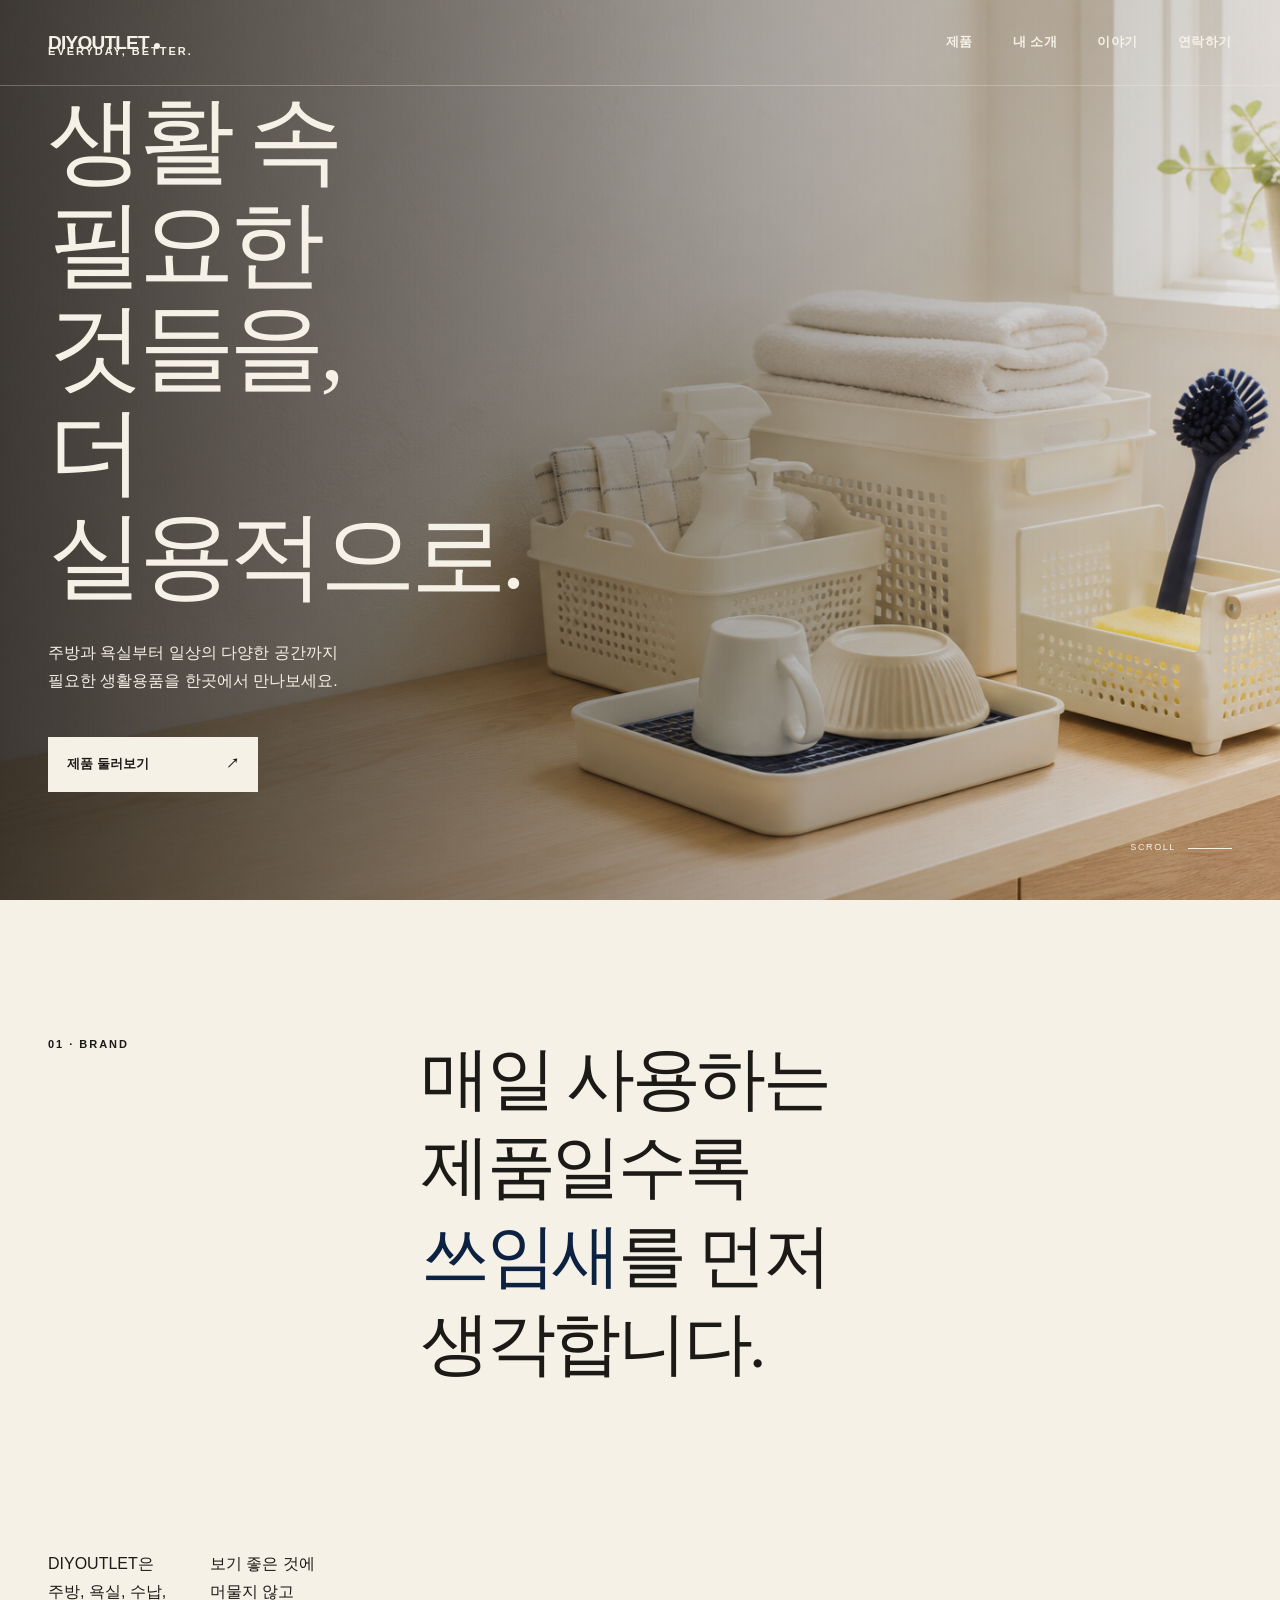
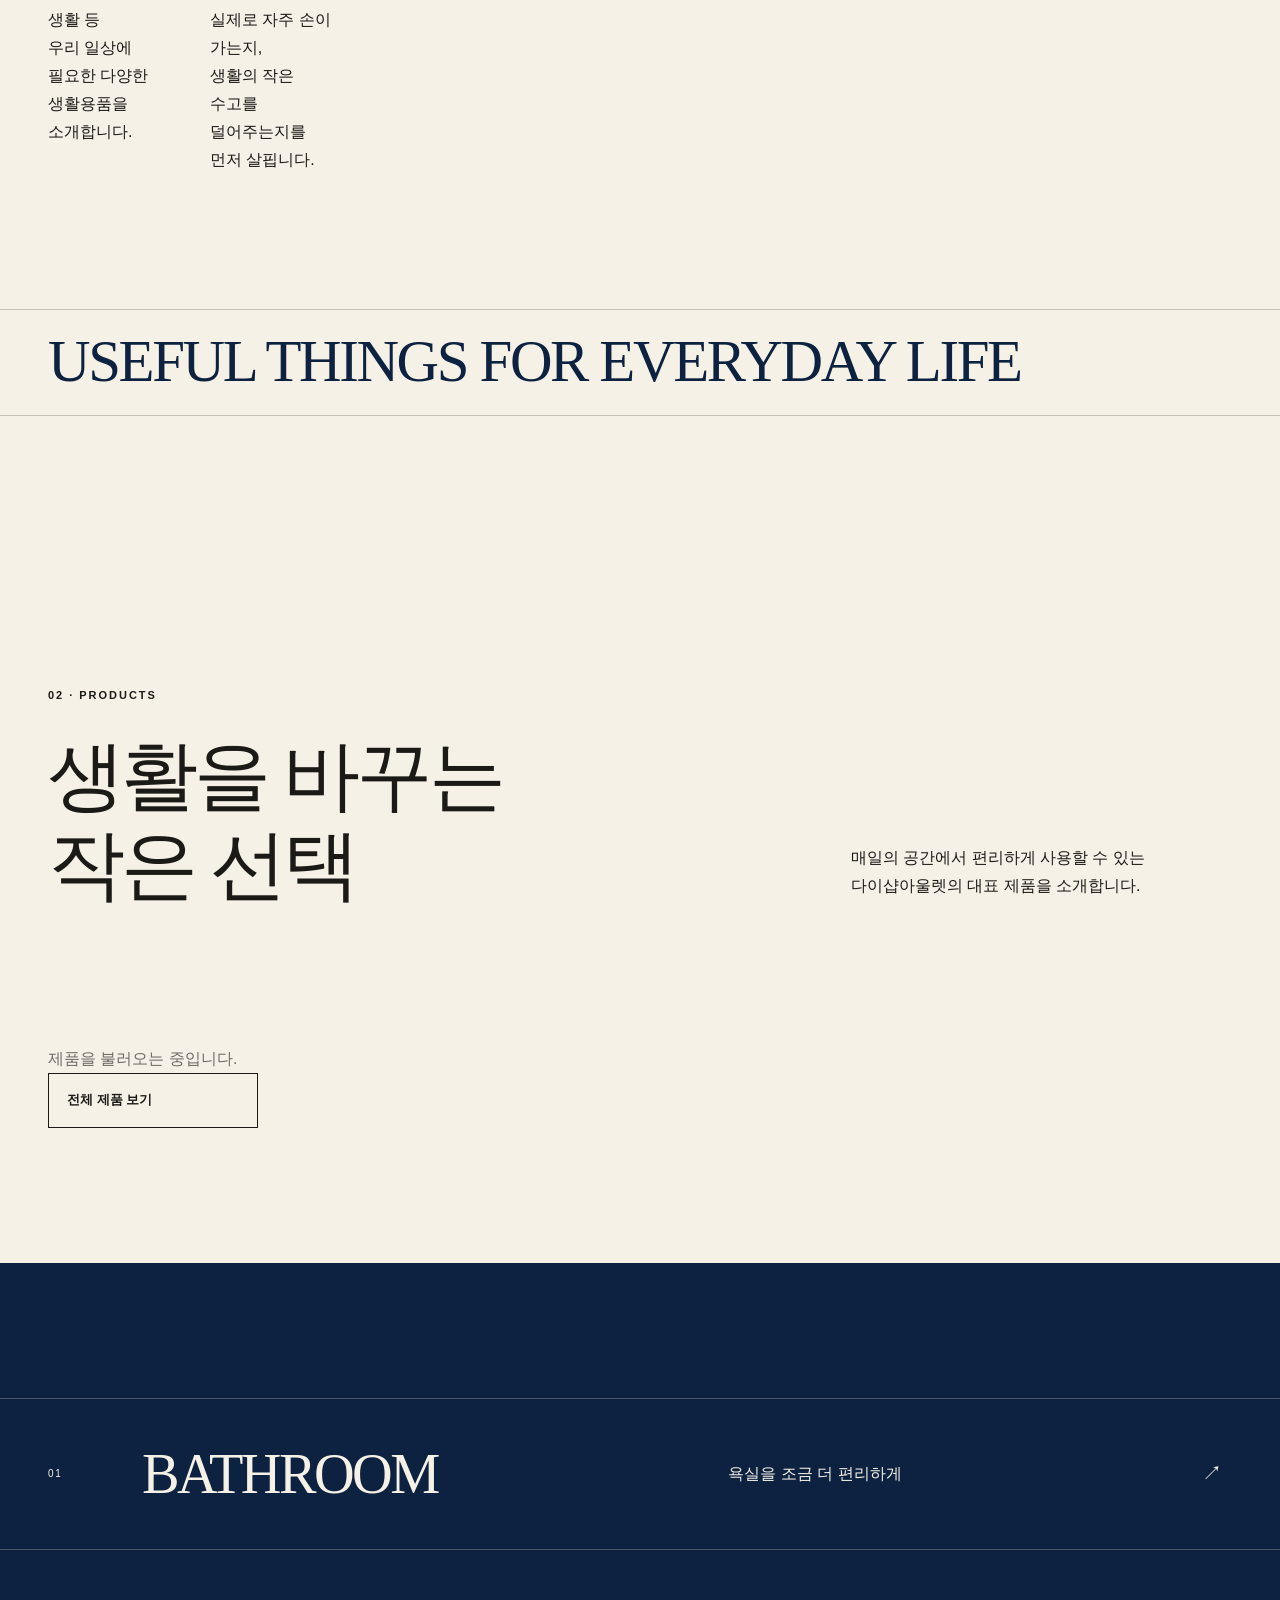
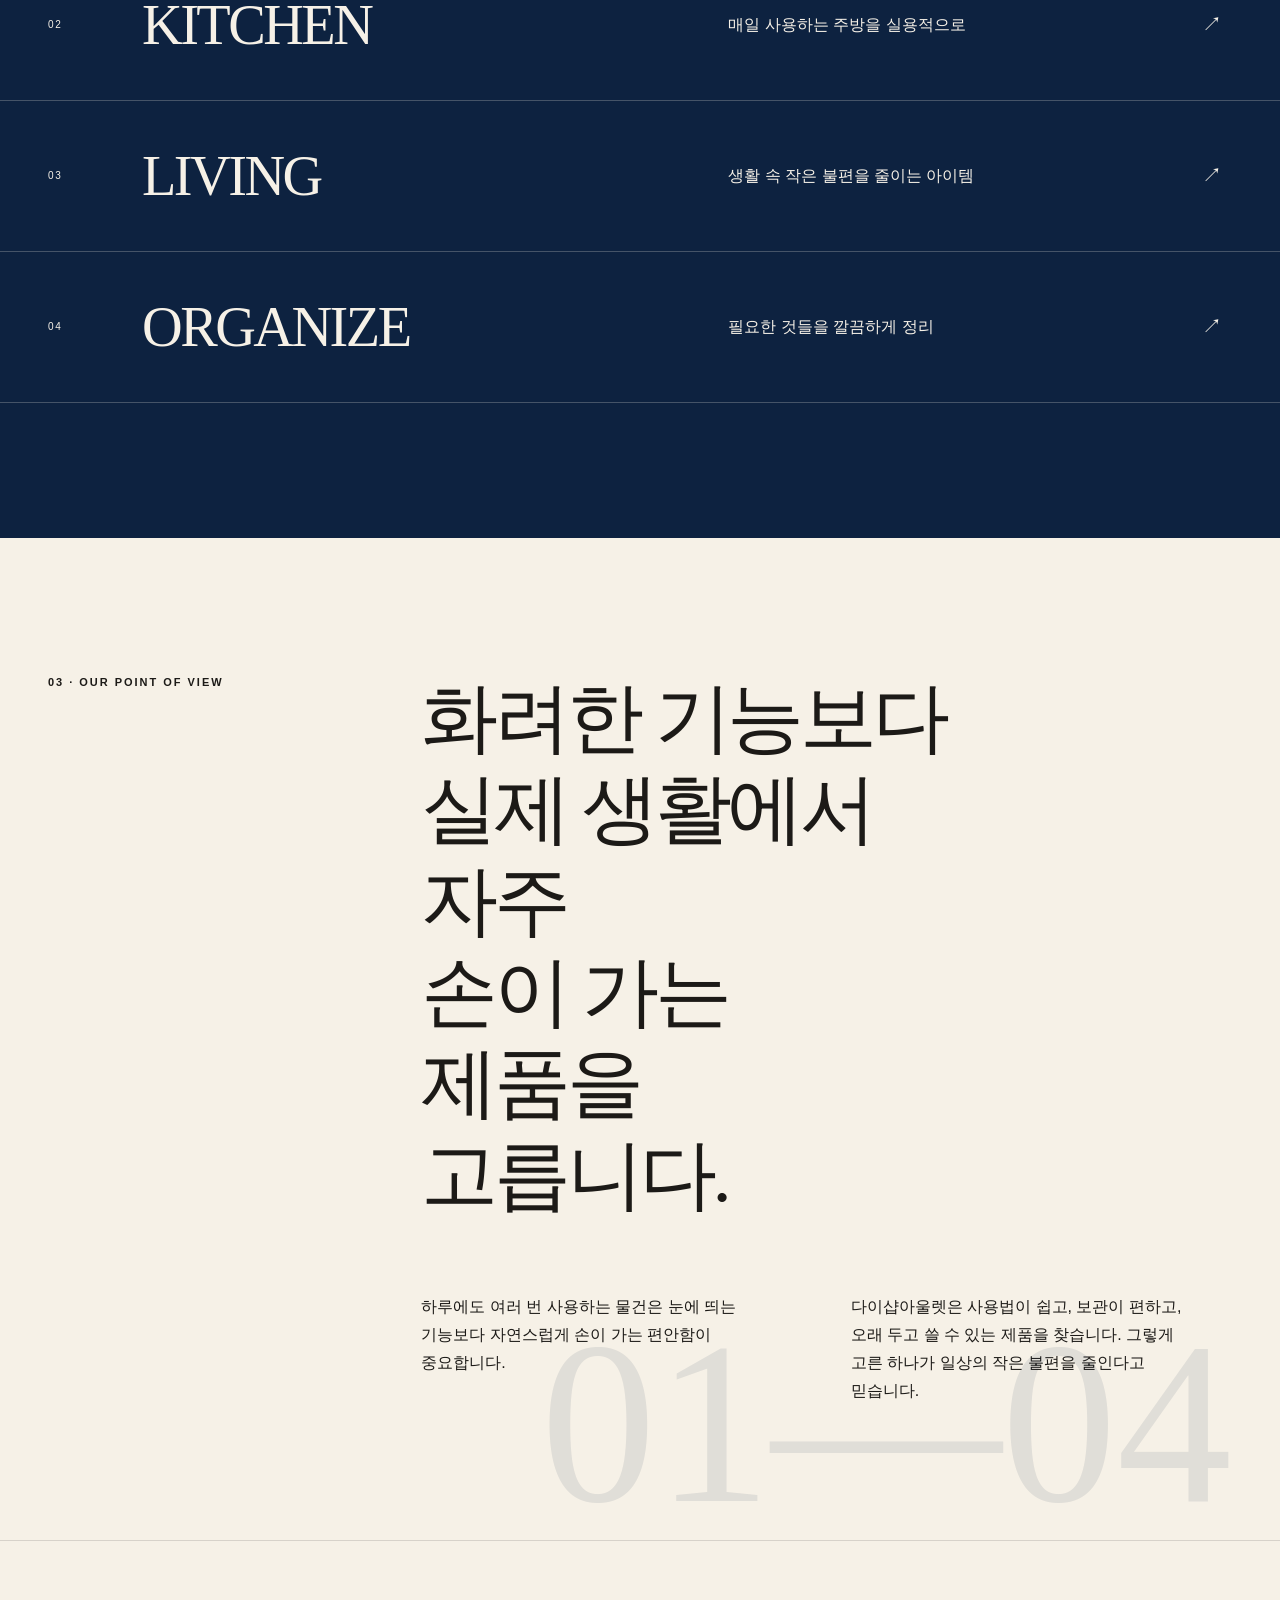
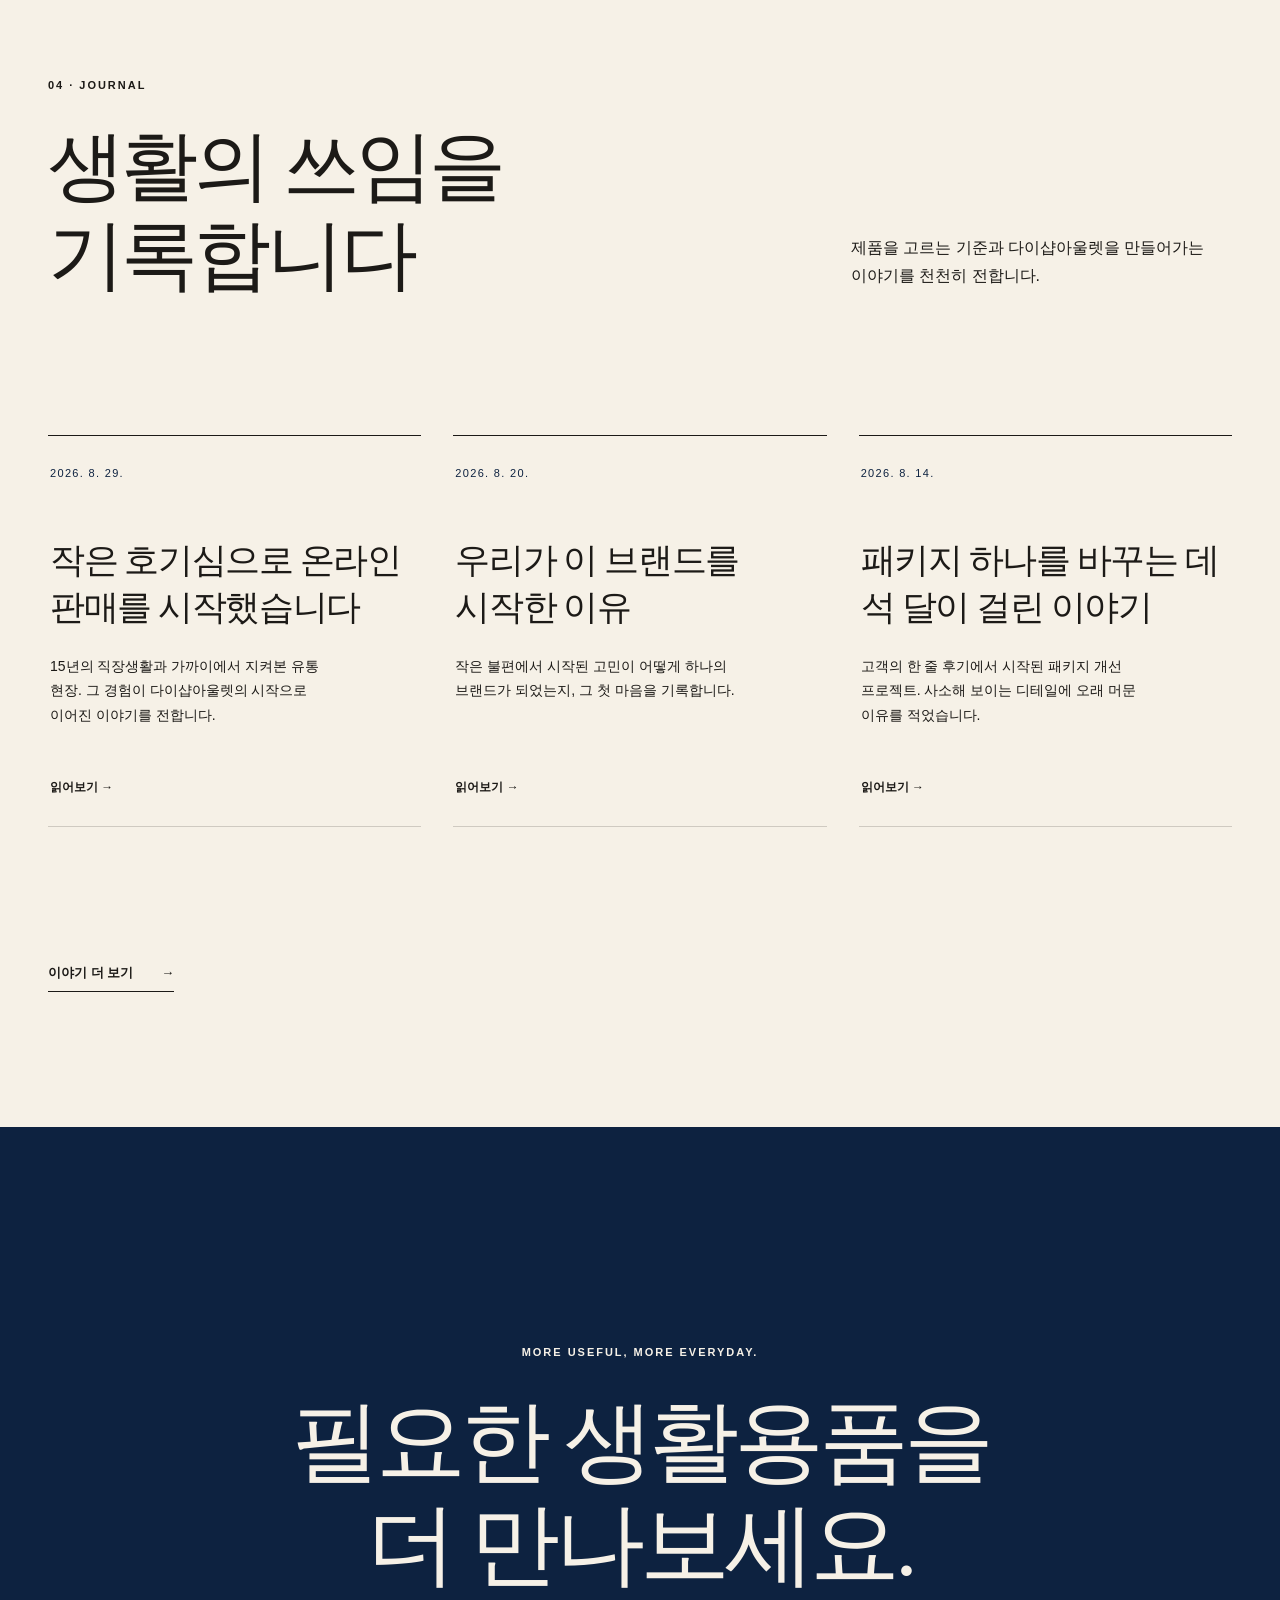
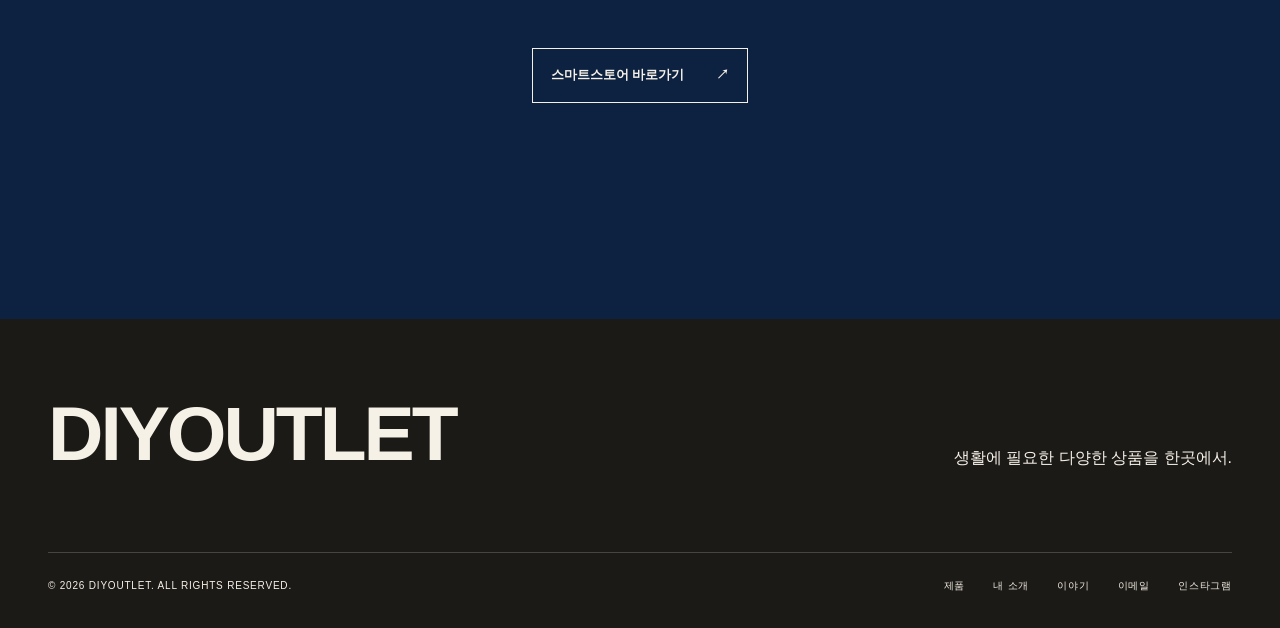
==== commit 0d145c8a: "Curate product showcase: index.html" ====
--- a/index.html
+++ b/index.html
@@ -68,11 +68,11 @@
           <p>매일의 공간에서 편리하게 사용할 수 있는<br>다이샵아울렛의 대표 제품을 소개합니다.</p>
         </div>
 
-        <!-- products.json의 앞 3개 제품이 자동으로 표시됩니다 -->
-        <div class="product-grid" data-product-list data-limit="3">
+        <!-- products.json의 첫 제품은 대표 상품, 나머지는 큐레이션 카드로 표시됩니다 -->
+        <div class="curated-products" data-product-curation>
           <p class="product-status">제품을 불러오는 중입니다.</p>
         </div>
-        <a class="text-link all-products-link" href="products.html">전체 제품 보기 <span aria-hidden="true">→</span></a>
+        <a class="button curated-store-link" href="https://smartstore.naver.com/diyoutlet" target="_blank" rel="noopener noreferrer">전체 제품 보기</a>
       </div>
     </section>
 
--- a/styles.css
+++ b/styles.css
@@ -155,7 +155,7 @@
 .footer-top p { max-width: 40ch; margin: 0; }
 .footer-bottom { padding-top: 24px; border-top: 1px solid color-mix(in srgb, var(--cream) 20%, transparent); font-size: 10px; letter-spacing: .08em; }
 .footer-bottom p { margin: 0; }
-.footer-bottom div { display: flex; gap: 28px; }
+.footer-bottom div { display: flex; flex-wrap: wrap; gap: 12px 28px; }
 .footer-bottom a:hover { color: var(--cream); text-decoration: underline; }
 
 /* 허용된 두 가지 움직임: 스크롤 리빌 + 히어로 줌 */
@@ -450,4 +450,48 @@
   .post-navigation { grid-template-columns: 1fr; gap: 36px; }
   .post-navigation .next { text-align: left; }
 }
+
+/* =========================================================
+   연락하기 페이지
+   ========================================================= */
+.contact-page .site-header { color: var(--ink); border-color: color-mix(in srgb, var(--ink) 14%, transparent); }
+.contact-page .main-menu [aria-current="page"] { color: var(--navy); }
+.contact-hero { min-height: 100svh; padding-top: 86px; display: flex; align-items: center; }
+.contact-grid {
+  display: grid; grid-template-columns: minmax(0, .8fr) minmax(480px, 1.2fr);
+  align-items: center; gap: clamp(64px, 9vw, 150px); padding-block: max(15vh, 120px);
+}
+.contact-copy h1 {
+  max-width: 12ch; margin-bottom: 38px; font-family: var(--serif); font-size: clamp(54px, 6.4vw, 94px);
+  font-weight: 400; line-height: 1.17; letter-spacing: -.055em;
+}
+.contact-copy > p:last-child { max-width: 38ch; margin: 0; }
+.contact-actions { border-top: 1px solid var(--ink); }
+.contact-button {
+  min-height: 154px; display: grid; grid-template-columns: 120px 1fr auto; align-items: center; gap: 24px;
+  padding: 28px 4px; border-bottom: 1px solid color-mix(in srgb, var(--ink) 24%, transparent);
+}
+.contact-button > span { color: var(--navy); font-size: 10px; font-weight: 700; letter-spacing: .16em; }
+.contact-button strong { font-family: var(--serif); font-size: clamp(25px, 2.7vw, 38px); font-weight: 400; line-height: 1.3; }
+.contact-button small { font-size: 11px; white-space: nowrap; }
+.contact-button:hover { padding-inline: 22px; background: var(--navy); color: var(--cream); }
+.contact-button:hover > span { color: var(--cream); }
+
+@media (max-width: 900px) {
+  .contact-page .main-menu { color: var(--ink); }
+  .contact-grid { grid-template-columns: 1fr; gap: max(15vh, 120px); }
+}
+
+@media (max-width: 580px) {
+  .contact-hero { padding-top: 72px; }
+  .contact-grid { gap: 15vh; padding-block: 15vh; }
+  .contact-copy h1 { font-size: 47px; }
+  .contact-button {
+    min-height: 128px; grid-template-columns: 1fr; gap: 6px;
+    padding: 24px 4px;
+  }
+  .contact-button strong { font-size: 28px; overflow-wrap: anywhere; }
+  .contact-button small { margin-top: 8px; }
+  .contact-button:hover { padding-inline: 16px; }
+}
 
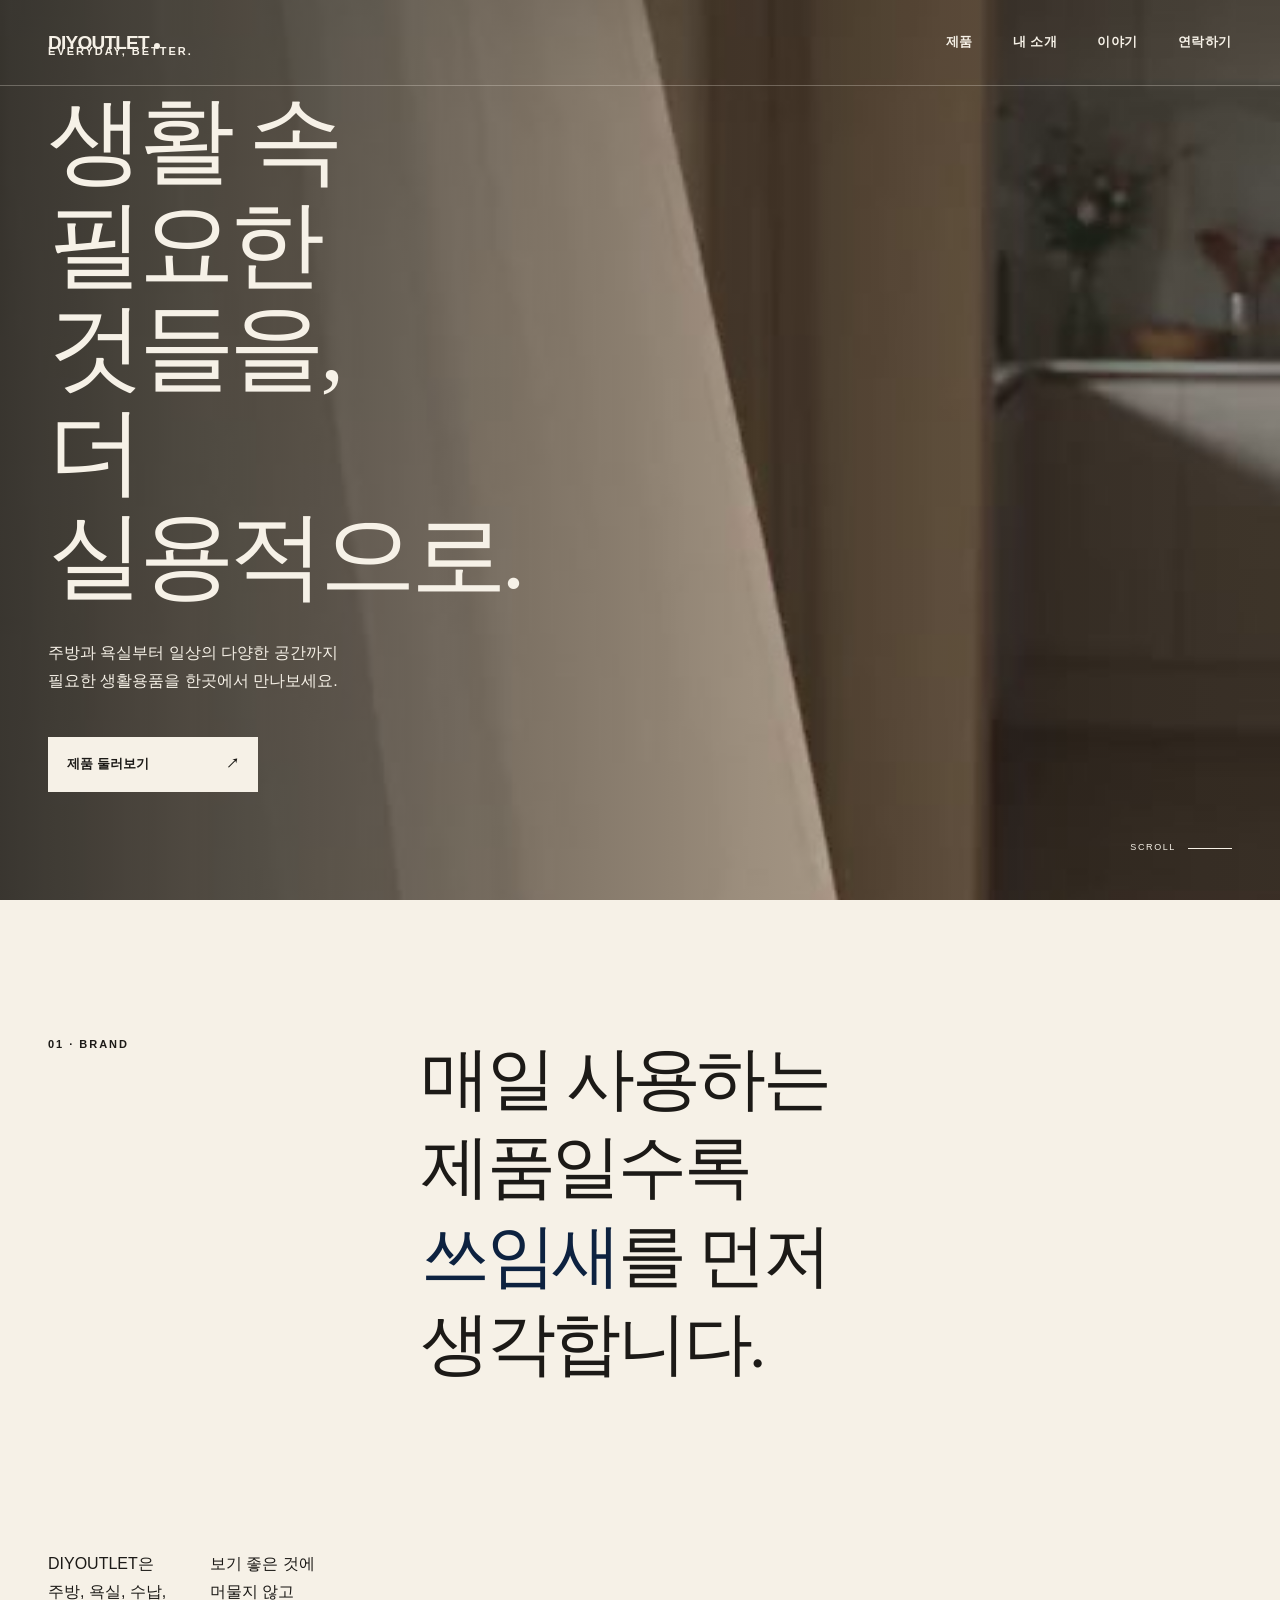
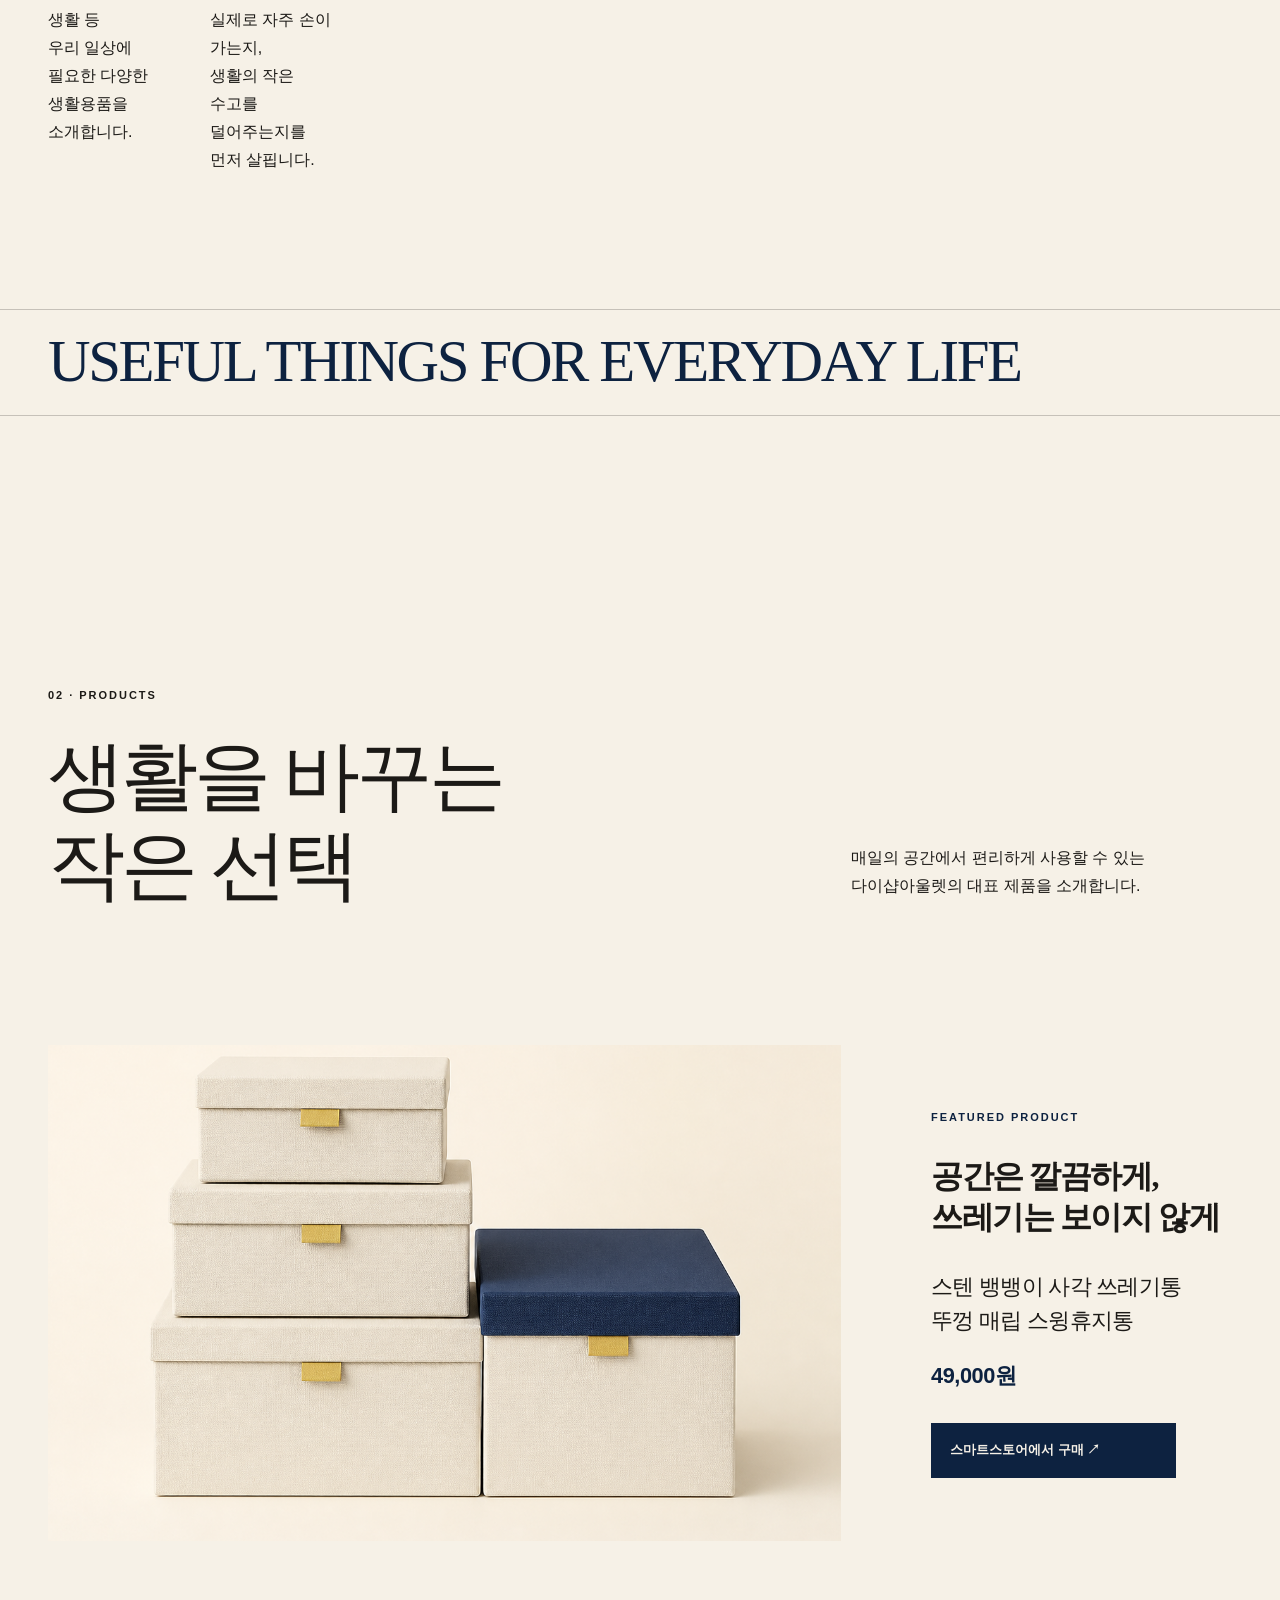
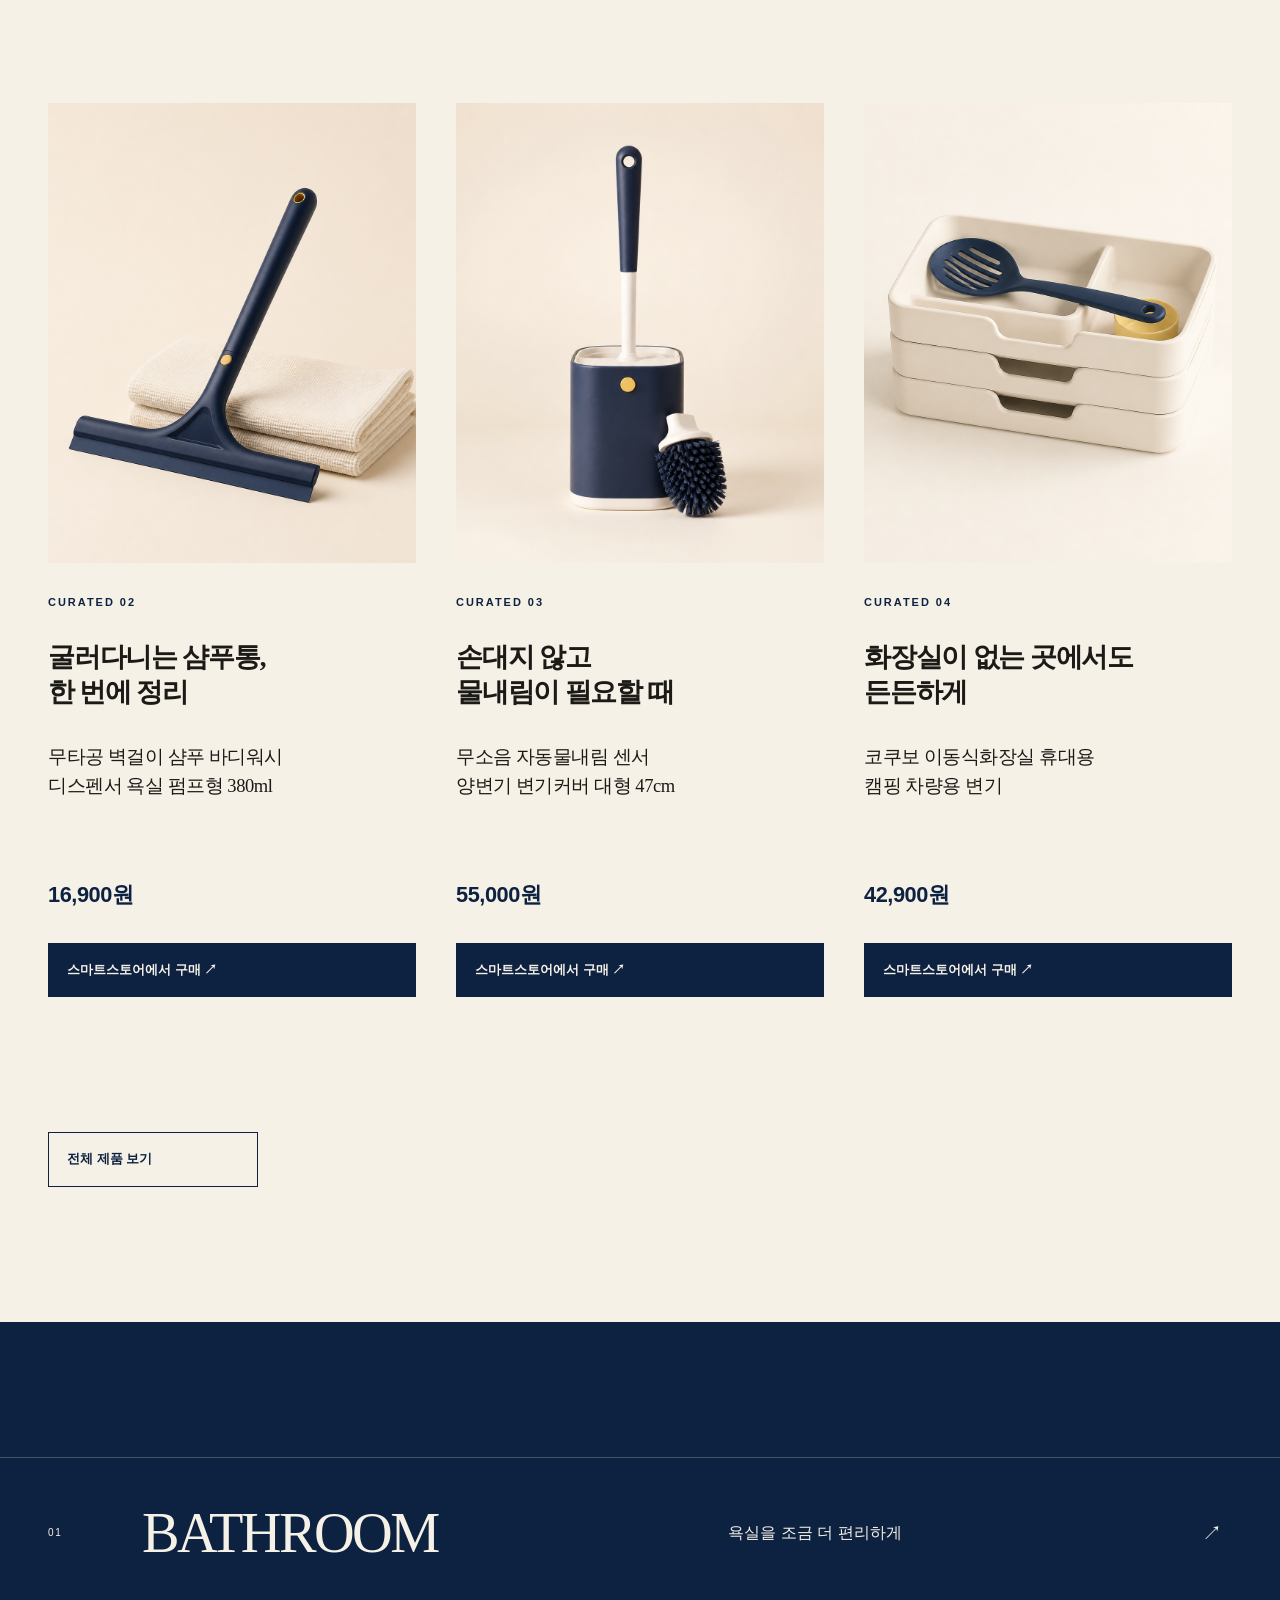
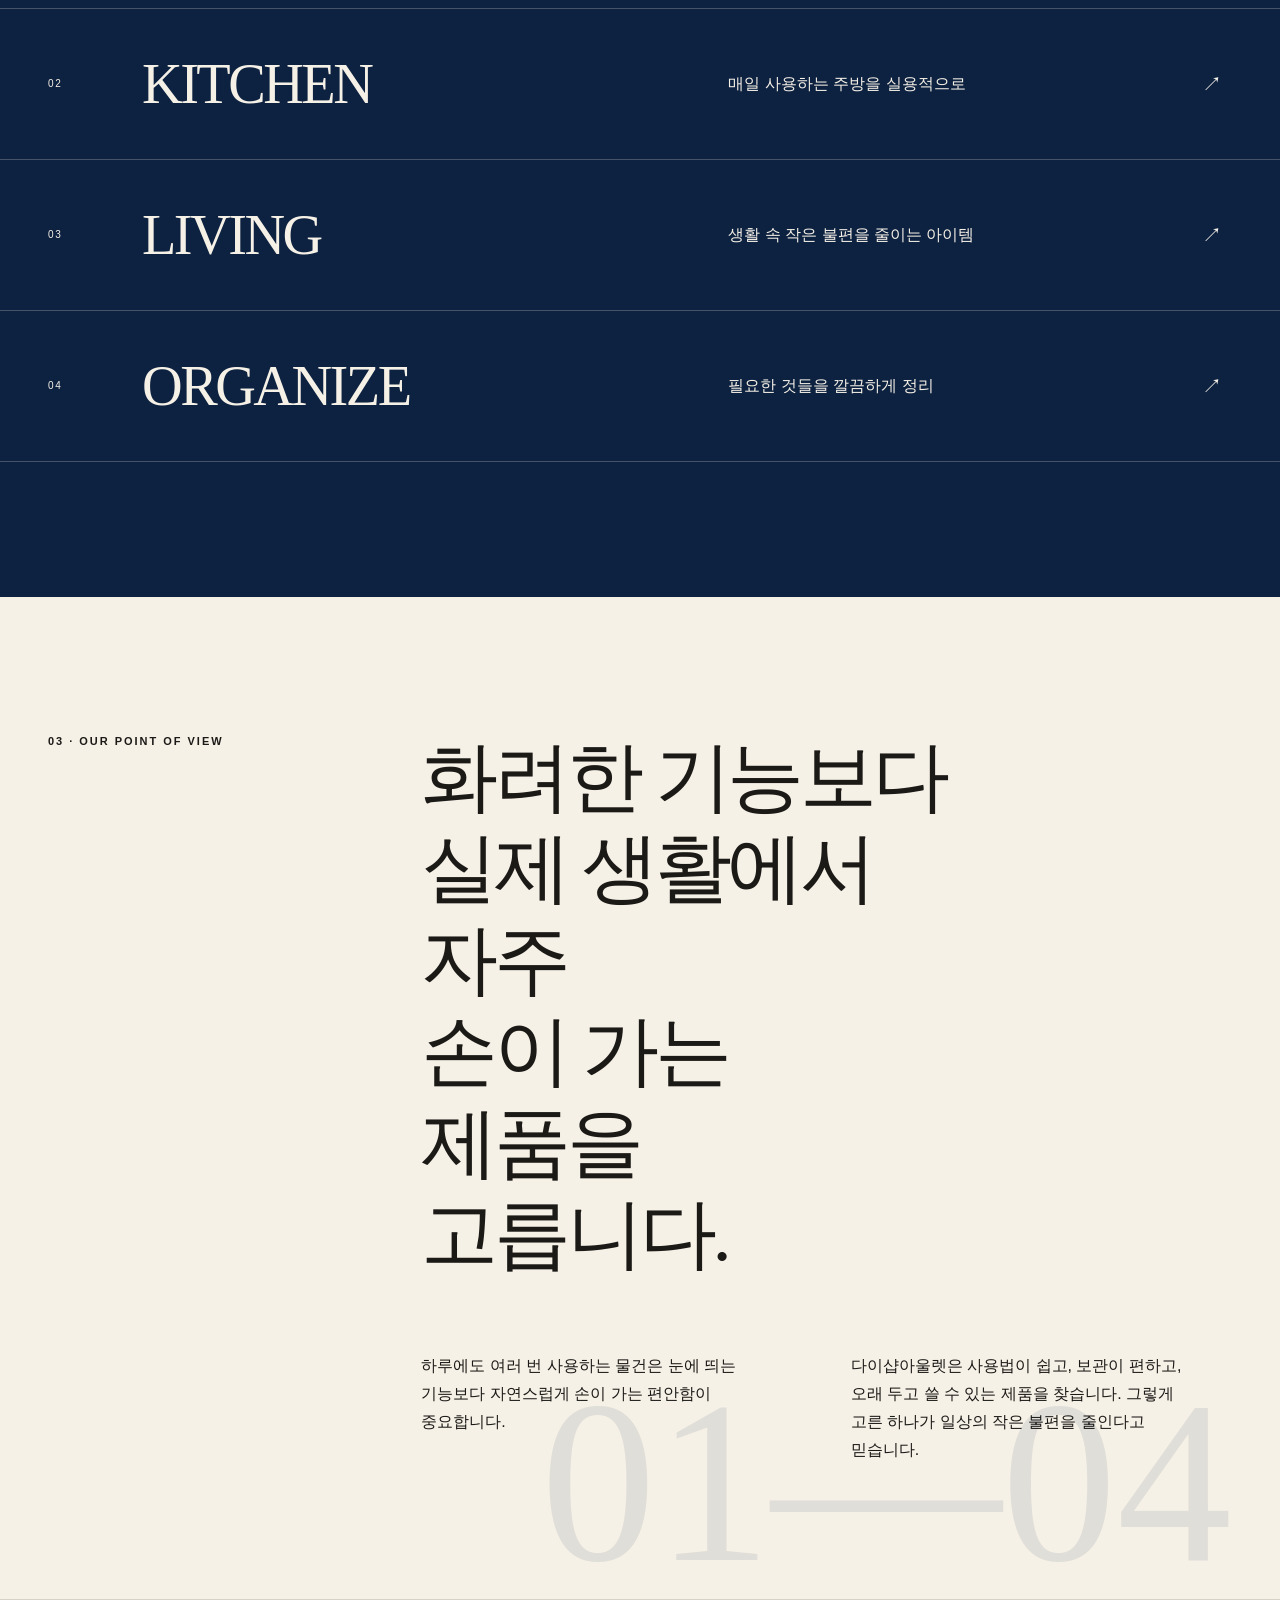
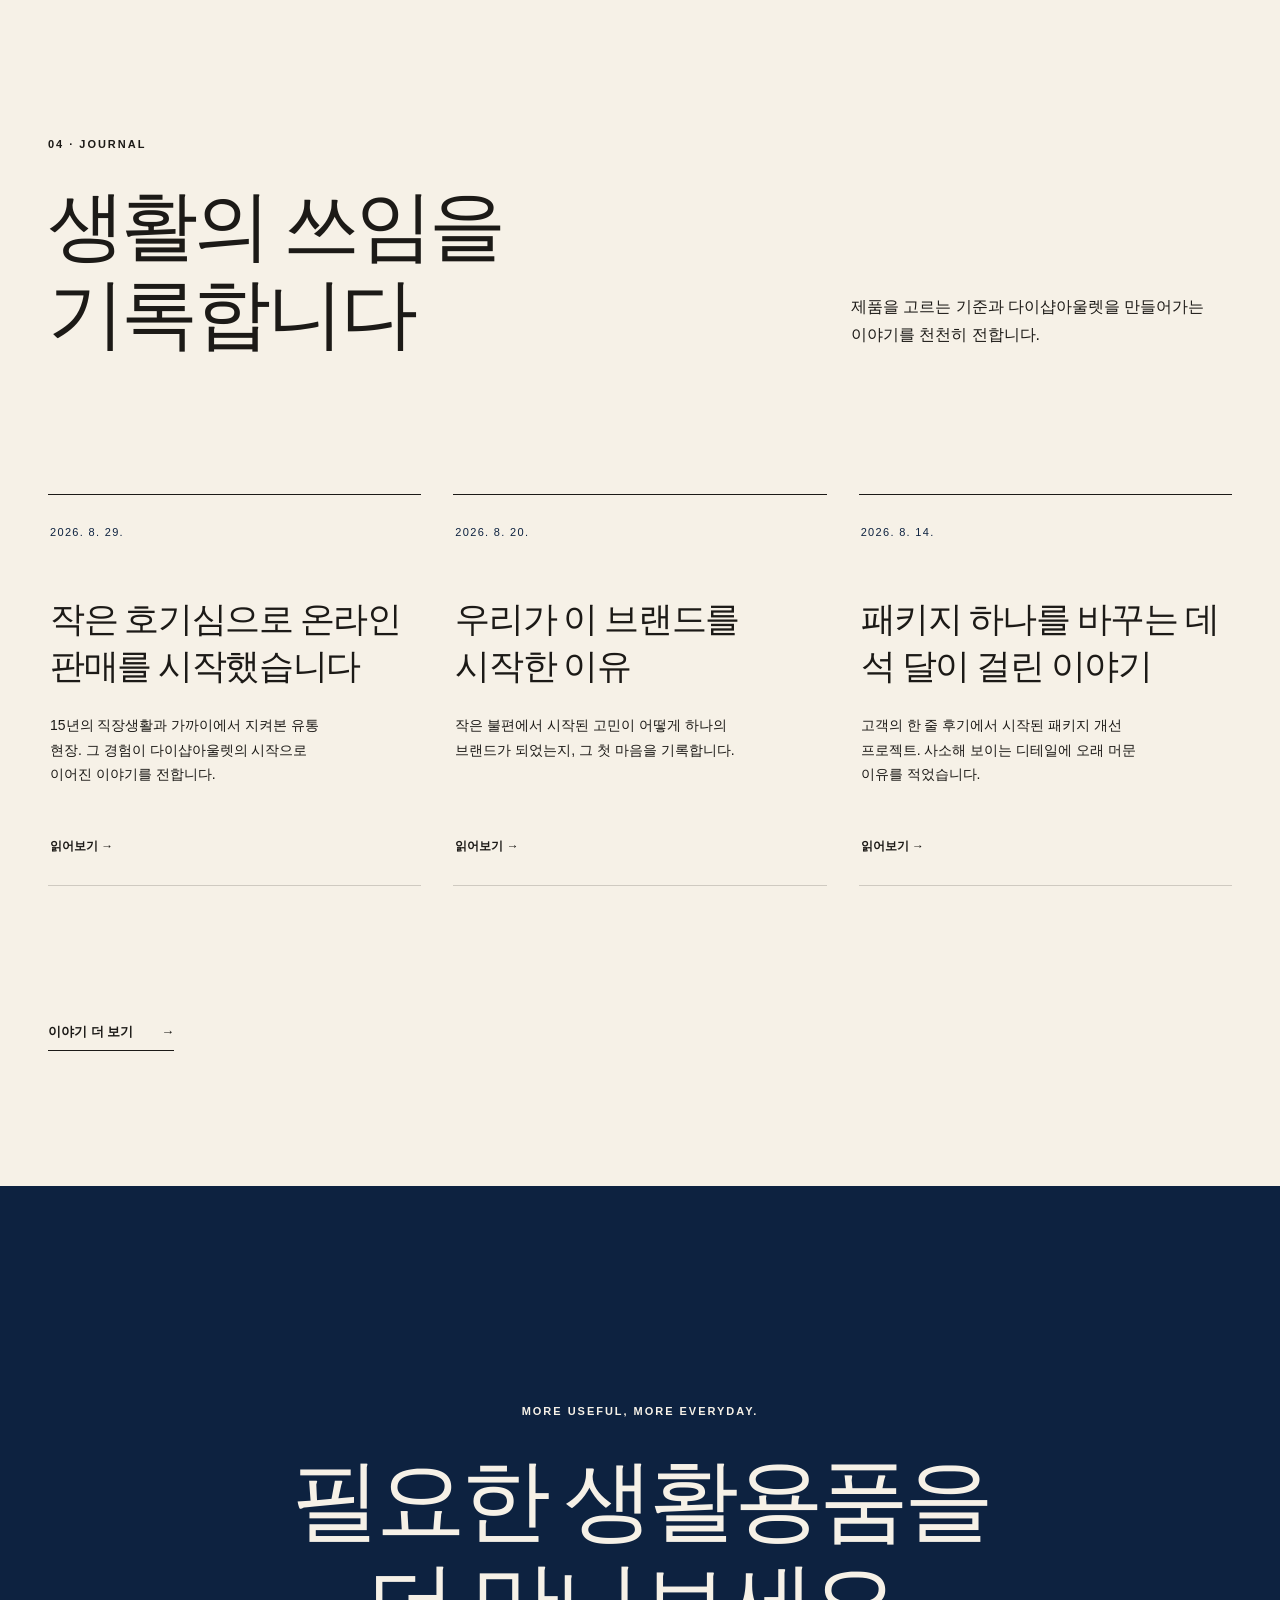
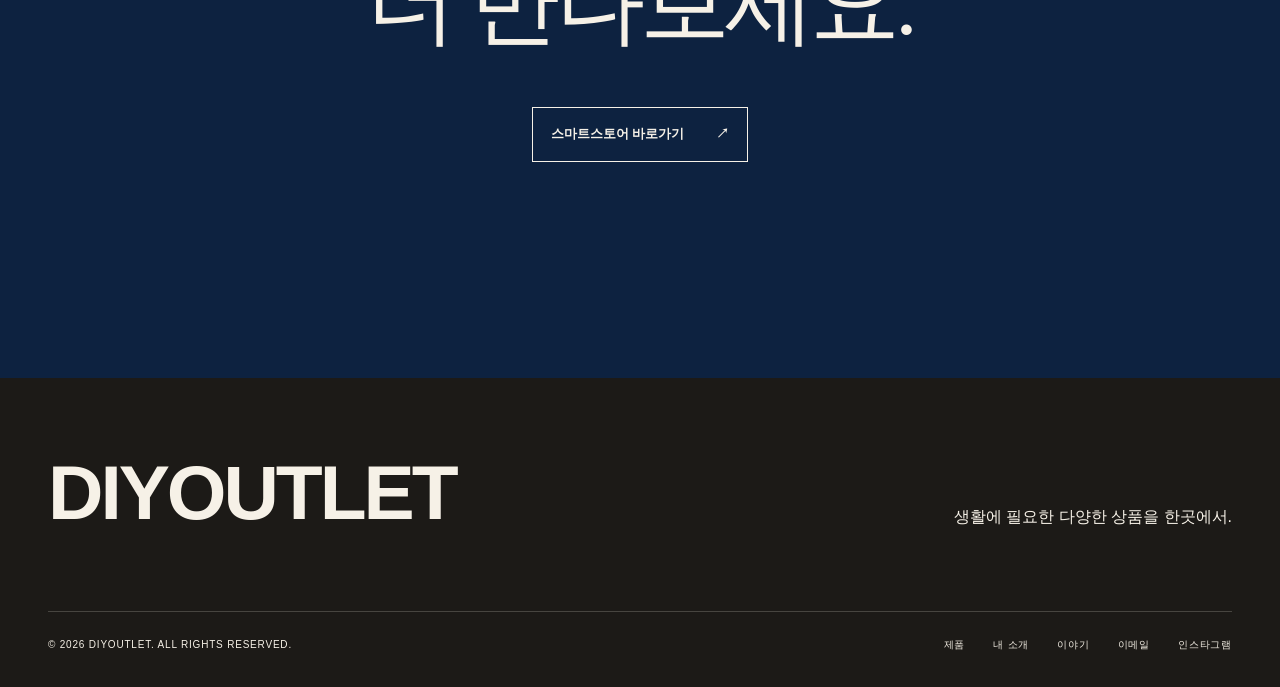
==== commit 2549f910: "Add scroll-scrub hero video" ====
--- a/index.html
+++ b/index.html
@@ -32,9 +32,18 @@
   </header>
 
   <main id="main">
-    <!-- HERO: hero.png를 교체하면 대표 이미지가 바뀝니다 -->
+    <!-- HERO: 스크롤 위치에 따라 영상 프레임이 움직입니다 -->
     <section class="hero" id="home">
-      <div class="hero-image" aria-hidden="true"></div>
+      <div class="hero-image" aria-hidden="true">
+        <picture class="hero-poster">
+          <source media="(max-width: 580px)" srcset="assets/hero-poster-m.jpg">
+          <img src="assets/hero-poster.jpg" alt="">
+        </picture>
+        <video class="hero-scrub-video" muted playsinline preload="auto" disablepictureinpicture tabindex="-1">
+          <source media="(max-width: 580px)" src="assets/hero-scrub-m.mp4" type="video/mp4">
+          <source src="assets/hero-scrub.mp4" type="video/mp4">
+        </video>
+      </div>
       <div class="hero-shade" aria-hidden="true"></div>
       <div class="container hero-content reveal">
         <p class="kicker">EVERYDAY, BETTER.</p>
--- a/styles.css
+++ b/styles.css
@@ -50,12 +50,17 @@
 .main-menu a:hover { color: var(--navy); }
 .menu-toggle { display: none; border: 0; background: none; color: inherit; padding: 10px; }
 
-/* 히어로: 이미지를 크게 쓰고 텍스트 아래에 스크림을 둡니다 */
+/* 히어로: 스크럽 영상과 포스터를 크게 쓰고 텍스트 아래에 스크림을 둡니다 */
 .hero { position: relative; min-height: 100svh; display: flex; align-items: flex-end; color: var(--cream); overflow: hidden; }
 .hero-image {
-  position: absolute; inset: 0; background: url("assets/hero.png") center / cover no-repeat;
-  animation: heroZoom 16s ease-out both;
-}
+  position: absolute; inset: 0; background: var(--ink);
+}
+.hero-poster, .hero-scrub-video, .hero-poster img {
+  position: absolute; inset: 0; width: 100%; height: 100%;
+}
+.hero-poster img, .hero-scrub-video { object-fit: cover; object-position: center; }
+.hero-scrub-video { opacity: 0; transition: opacity .35s ease; }
+.hero-scrub-video.is-ready { opacity: 1; }
 .hero-shade {
   position: absolute; inset: 0;
   background: linear-gradient(90deg, color-mix(in srgb, var(--ink) 82%, transparent) 0%, color-mix(in srgb, var(--ink) 34%, transparent) 58%, color-mix(in srgb, var(--ink) 10%, transparent) 100%);
@@ -218,6 +223,7 @@
   html { scroll-behavior: auto; }
   *, *::before, *::after { animation: none !important; transition: none !important; }
   .hero-image { transform: none !important; }
+  .hero-scrub-video { display: none; }
   .reveal { opacity: 1; transform: none; }
 }
 
@@ -305,7 +311,27 @@
    ========================================================= */
 .products-page .site-header { color: var(--ink); border-color: color-mix(in srgb, var(--ink) 14%, transparent); }
 .products-page .main-menu [aria-current="page"] { color: var(--navy); }
-.catalog-hero { min-height: 78svh; padding-top: 86px; display: flex; align-items: center; border-bottom: 1px solid color-mix(in srgb, var(--ink) 14%, transparent); }
+.catalog-hero {
+  position: relative; isolation: isolate; overflow: hidden;
+  min-height: 100svh; padding-top: 86px; display: flex; align-items: center;
+  color: var(--cream); border-bottom: 1px solid color-mix(in srgb, var(--ink) 14%, transparent);
+}
+/* 기존 히어로 이미지와 느린 줌을 제품 첫 화면에도 복구 */
+.catalog-hero::before {
+  content: ""; position: absolute; inset: 0; z-index: -2;
+  background: url("assets/hero.png") center / cover no-repeat;
+  animation: heroZoom 16s ease-out both;
+}
+/* 헤더 아래부터 어두운 스크림을 깔아 본문 가독성을 확보 */
+.catalog-hero::after {
+  content: ""; position: absolute; inset: 86px 0 0; z-index: -1;
+  background: linear-gradient(90deg,
+    color-mix(in srgb, var(--ink) 82%, transparent) 0%,
+    color-mix(in srgb, var(--ink) 42%, transparent) 60%,
+    color-mix(in srgb, var(--ink) 16%, transparent) 100%);
+}
+.catalog-hero > .container { position: relative; z-index: 1; }
+.catalog-hero .section-label { color: var(--cream); }
 .catalog-hero h1 {
   max-width: 13ch; margin-bottom: 36px; font-family: var(--serif); font-size: clamp(58px, 7vw, 104px);
   font-weight: 400; line-height: 1.14; letter-spacing: -.055em;
@@ -331,7 +357,15 @@
 }
 
 @media (max-width: 580px) {
-  .catalog-hero { min-height: 86svh; padding-top: 72px; }
+  .catalog-hero { min-height: 100svh; padding-top: 72px; }
+  .catalog-hero::before { background-position: 68% center; }
+  .catalog-hero::after {
+    inset: 72px 0 0;
+    background: linear-gradient(0deg,
+      color-mix(in srgb, var(--ink) 88%, transparent) 0%,
+      color-mix(in srgb, var(--ink) 54%, transparent) 68%,
+      color-mix(in srgb, var(--ink) 20%, transparent) 100%);
+  }
   .catalog-hero h1 { font-size: 48px; }
   .catalog-heading { margin-bottom: 15vh; }
   .catalog-heading h2 { font-size: 48px; }
@@ -494,4 +528,75 @@
   .contact-button small { margin-top: 8px; }
   .contact-button:hover { padding-inline: 16px; }
 }
+
+/* =========================================================
+   큐레이션형 제품 섹션
+   products.json의 첫 제품은 대표 상품으로 표시됩니다.
+   ========================================================= */
+.curated-products { display: grid; gap: max(18vh, 160px); }
+.curated-featured {
+  display: grid; grid-template-columns: minmax(0, 1.45fr) minmax(300px, .55fr);
+  align-items: center; gap: clamp(48px, 7vw, 112px);
+}
+.curated-product-photo {
+  display: block; overflow: hidden; aspect-ratio: 4 / 5;
+  background: color-mix(in srgb, var(--navy) 7%, var(--cream));
+}
+.curated-featured .curated-product-photo { aspect-ratio: 16 / 10; }
+.curated-product-photo img { height: 100%; object-fit: cover; }
+.curated-product-copy { display: flex; flex-direction: column; align-items: flex-start; }
+.curated-tagline {
+  width: 100%; margin-bottom: 34px; font-family: var(--serif); font-size: clamp(32px, 2.4vw, 36px);
+  font-weight: 700; line-height: 1.28; letter-spacing: -.045em; word-break: keep-all;
+}
+.tagline-line { display: block; }
+.tagline-unit { display: inline-block; white-space: nowrap; }
+.curated-product-copy h3 {
+  max-width: 27ch; margin-bottom: 24px; font-family: var(--serif); font-size: clamp(20px, 1.7vw, 26px);
+  font-weight: 400; line-height: 1.55; letter-spacing: -.025em; word-break: keep-all; overflow-wrap: break-word;
+}
+.curated-product-copy .product-price {
+  margin-bottom: 34px; color: var(--navy); font-size: clamp(20px, 1.7vw, 24px);
+  font-weight: 700; line-height: 1.2;
+}
+.curated-buy-button {
+  min-width: 245px; background: var(--navy); color: var(--cream); border-color: var(--navy);
+}
+.curated-buy-button:hover { background: var(--cream); color: var(--navy); }
+.curated-grid { display: grid; grid-template-columns: repeat(3, minmax(0, 1fr)); gap: 40px; }
+.curated-card { display: flex; flex-direction: column; }
+.curated-card .curated-product-copy { flex: 1; padding-top: 30px; }
+.curated-card .curated-tagline { min-height: 2.56em; font-size: clamp(27px, 2vw, 32px); }
+.curated-card .curated-product-copy h3 { min-height: 6.2em; font-size: clamp(18px, 1.45vw, 22px); }
+.curated-card .curated-buy-button { width: 100%; min-width: 0; margin-top: auto; }
+.curated-store-link {
+  margin-top: max(15vh, 120px); background: var(--cream); color: var(--navy); border-color: var(--navy);
+}
+.curated-store-link:hover { background: var(--navy); color: var(--cream); }
+
+/* 3열이 유지되는 가장 좁은 구간에서는 긴 한국어 문구가 한 덩어리로 보이도록 조정 */
+@media (min-width: 901px) and (max-width: 1000px) {
+  .curated-card .curated-tagline { font-size: 24px; }
+}
+
+@media (max-width: 900px) {
+  .curated-featured { grid-template-columns: 1fr; gap: 56px; }
+  .curated-featured .curated-product-photo { aspect-ratio: 4 / 3; }
+  .curated-grid { grid-template-columns: 1fr 1fr; gap: max(15vh, 120px) 28px; }
+}
+
+@media (max-width: 580px) {
+  .curated-products { gap: 18vh; }
+  .curated-featured { gap: 44px; }
+  .curated-featured .curated-product-photo,
+  .curated-product-photo { aspect-ratio: 4 / 5; }
+  .curated-tagline { margin-bottom: 28px; font-size: clamp(28px, 7.8vw, 30px); }
+  .curated-product-copy h3 { font-size: 21px; }
+  .curated-product-copy .product-price { font-size: 22px; }
+  .curated-buy-button { width: 100%; min-width: 0; }
+  .curated-grid { grid-template-columns: 1fr; gap: 18vh; }
+  .curated-card .curated-tagline,
+  .curated-card .curated-product-copy h3 { min-height: 0; }
+  .curated-store-link { width: 100%; margin-top: 15vh; }
+}
 
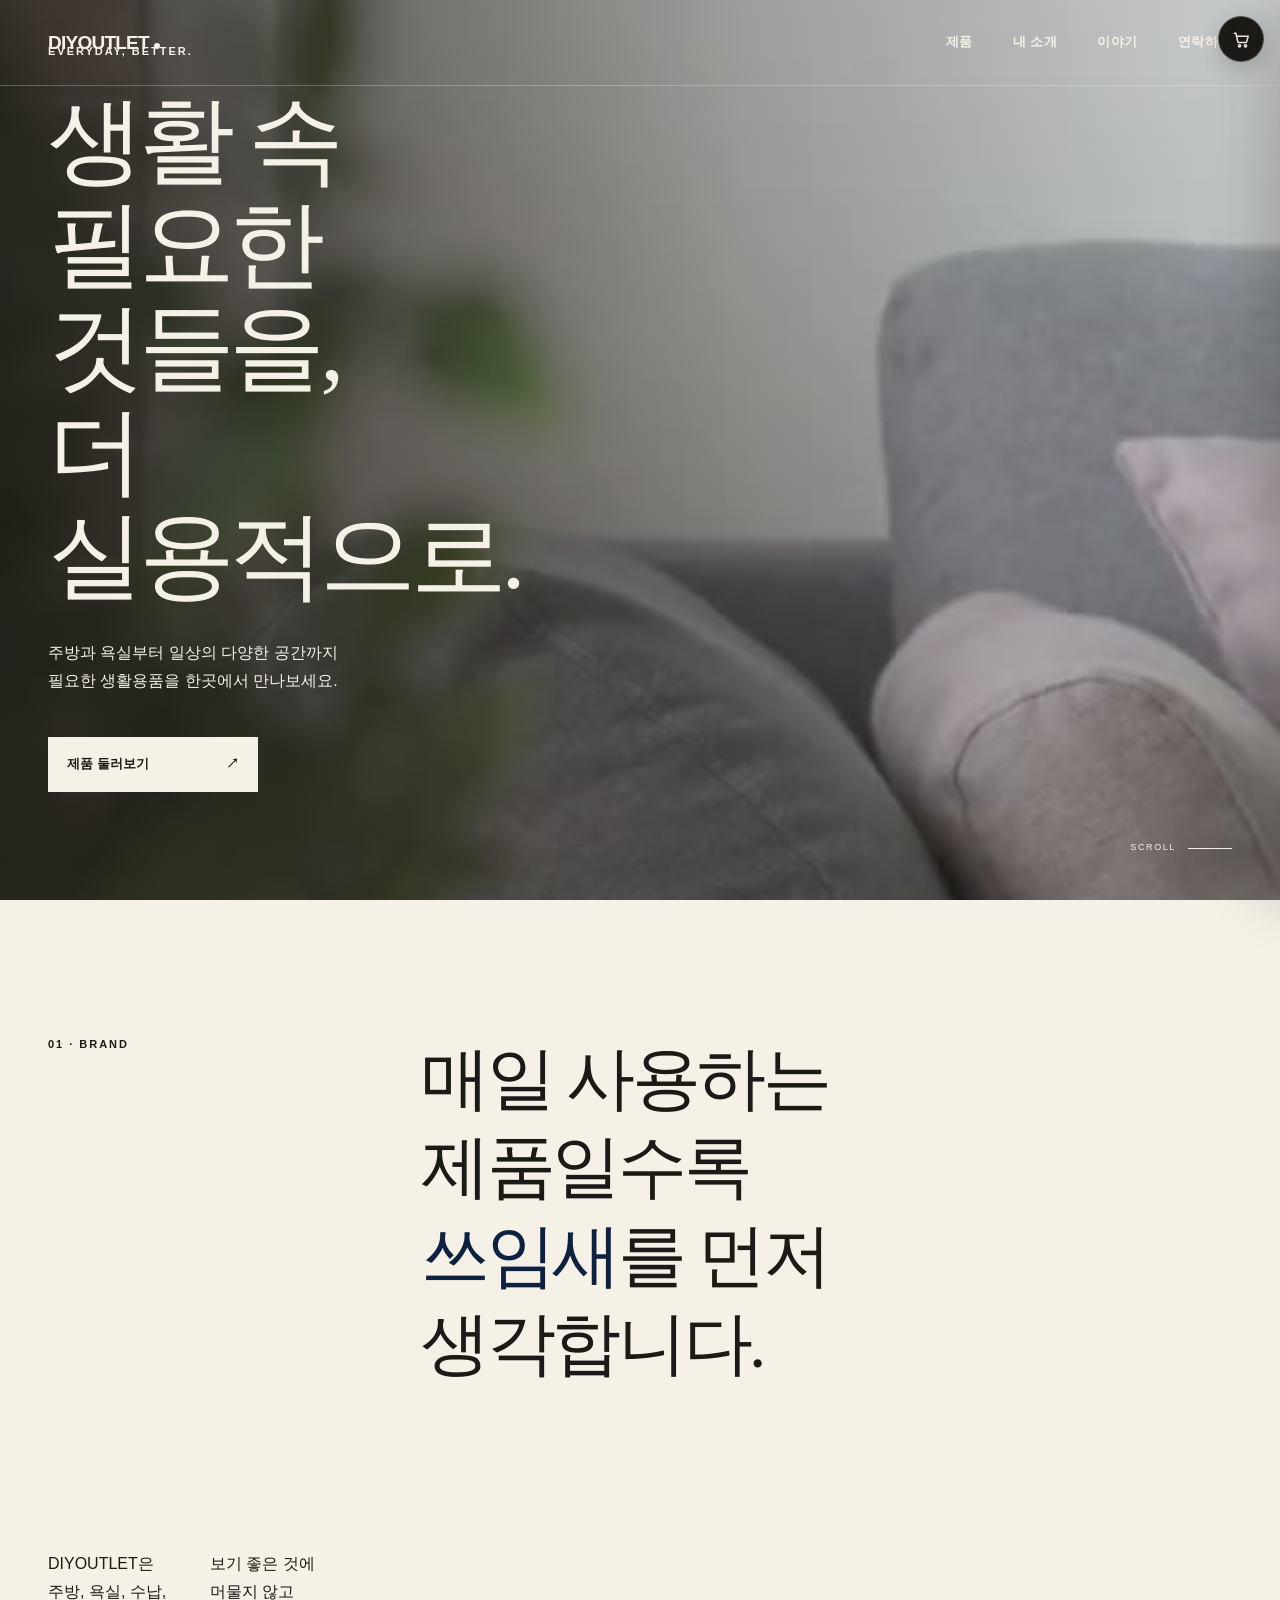
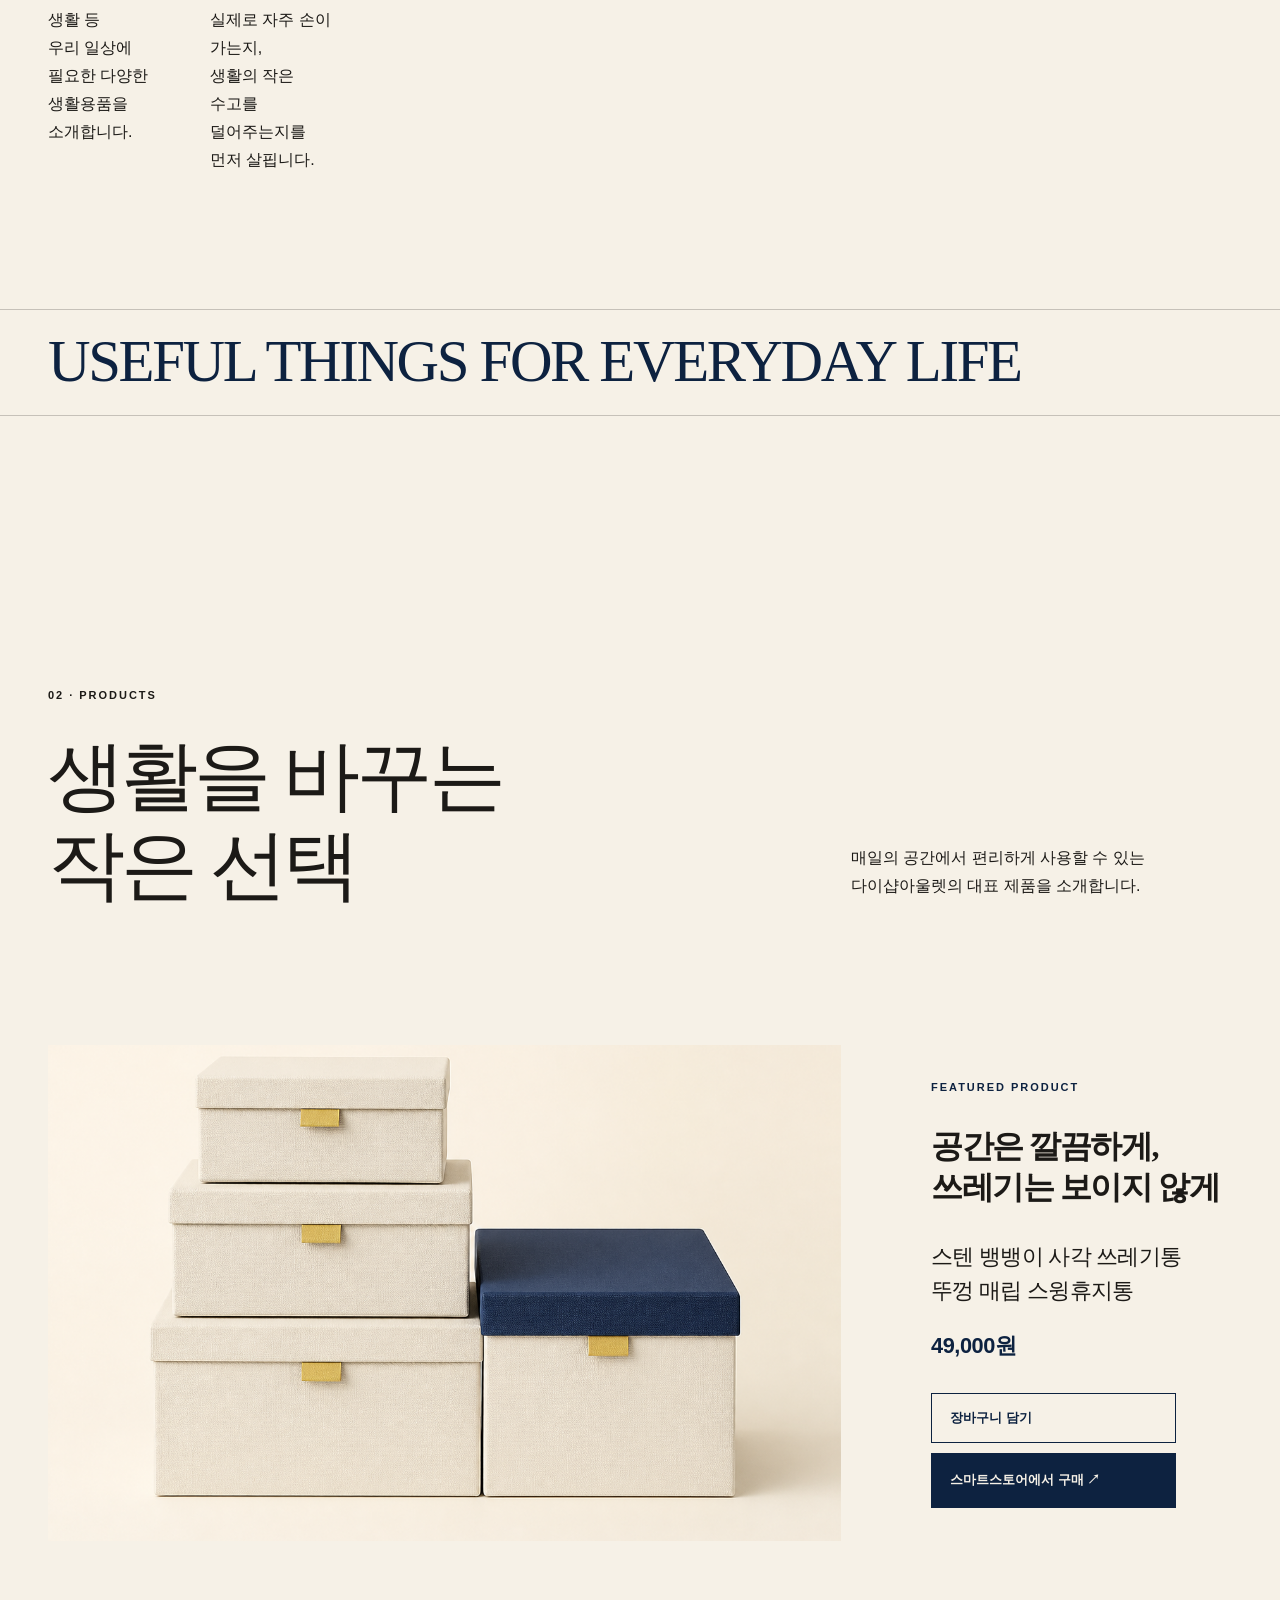
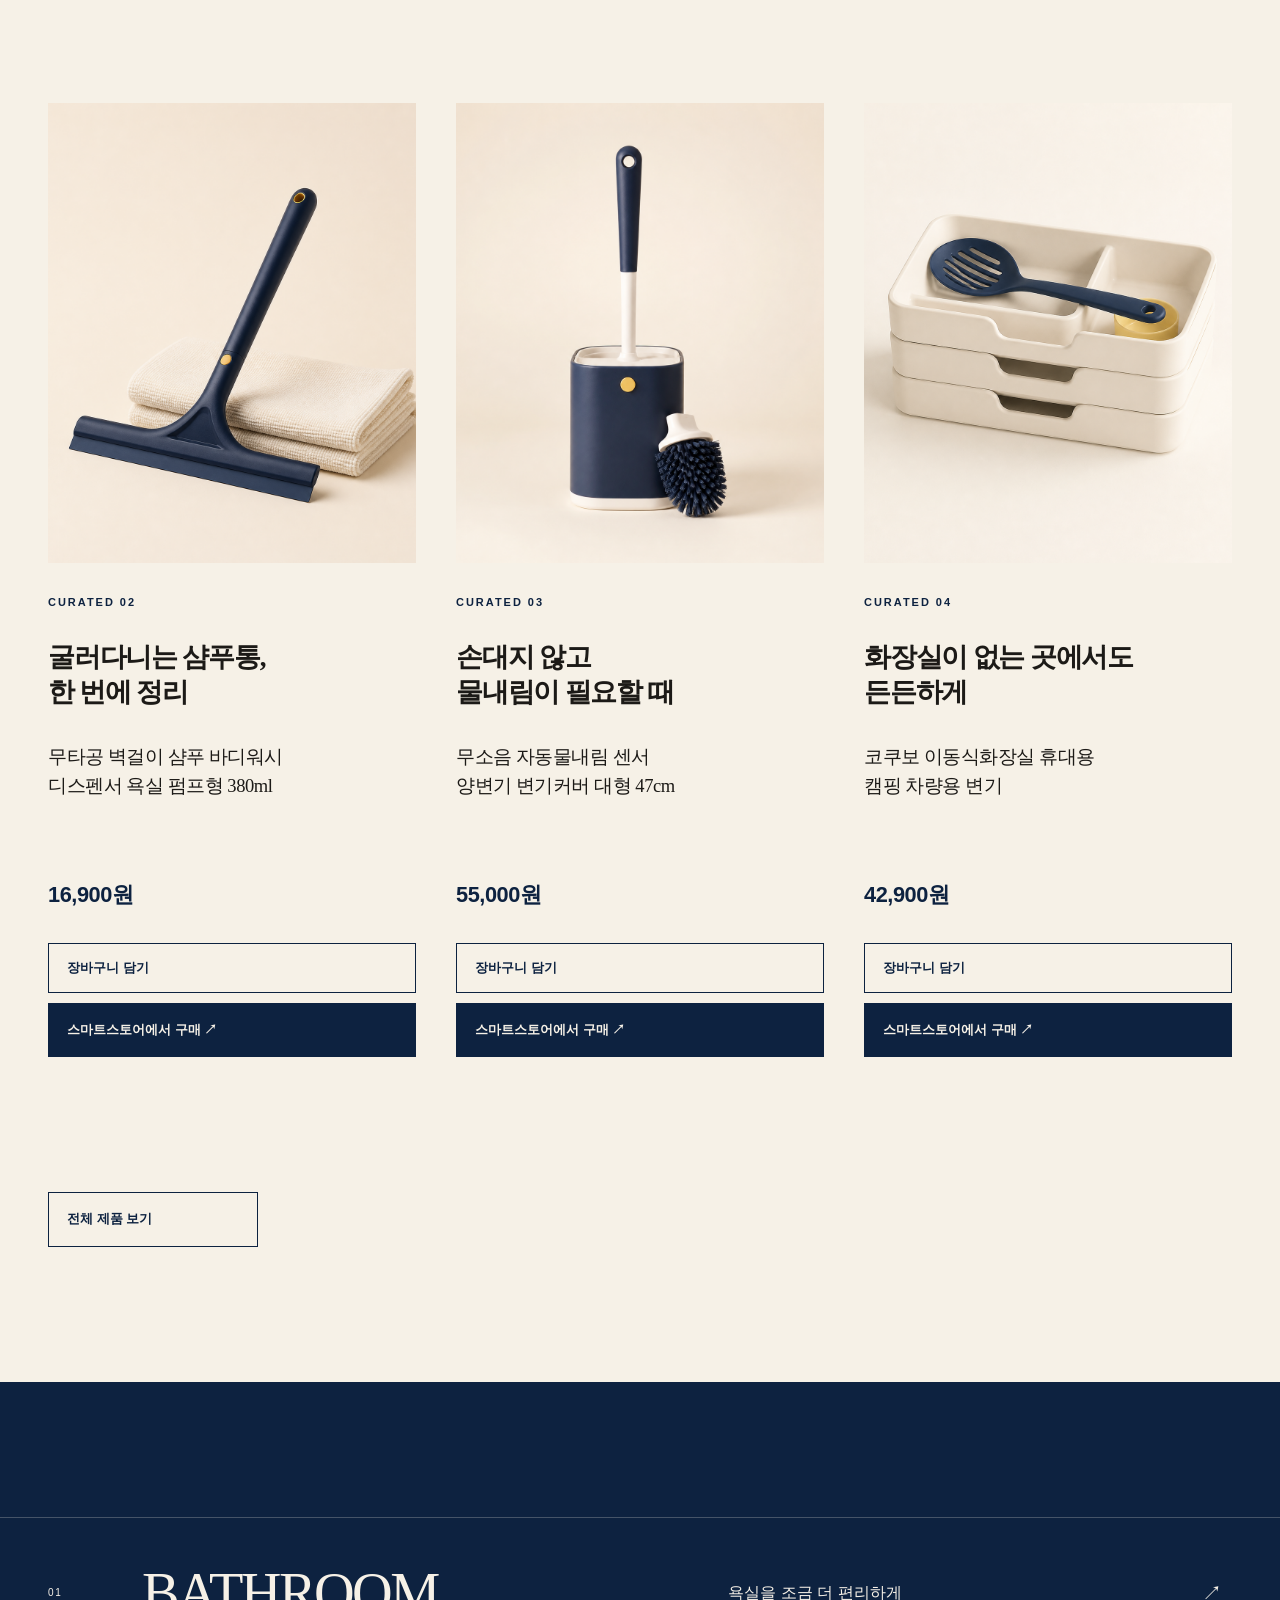
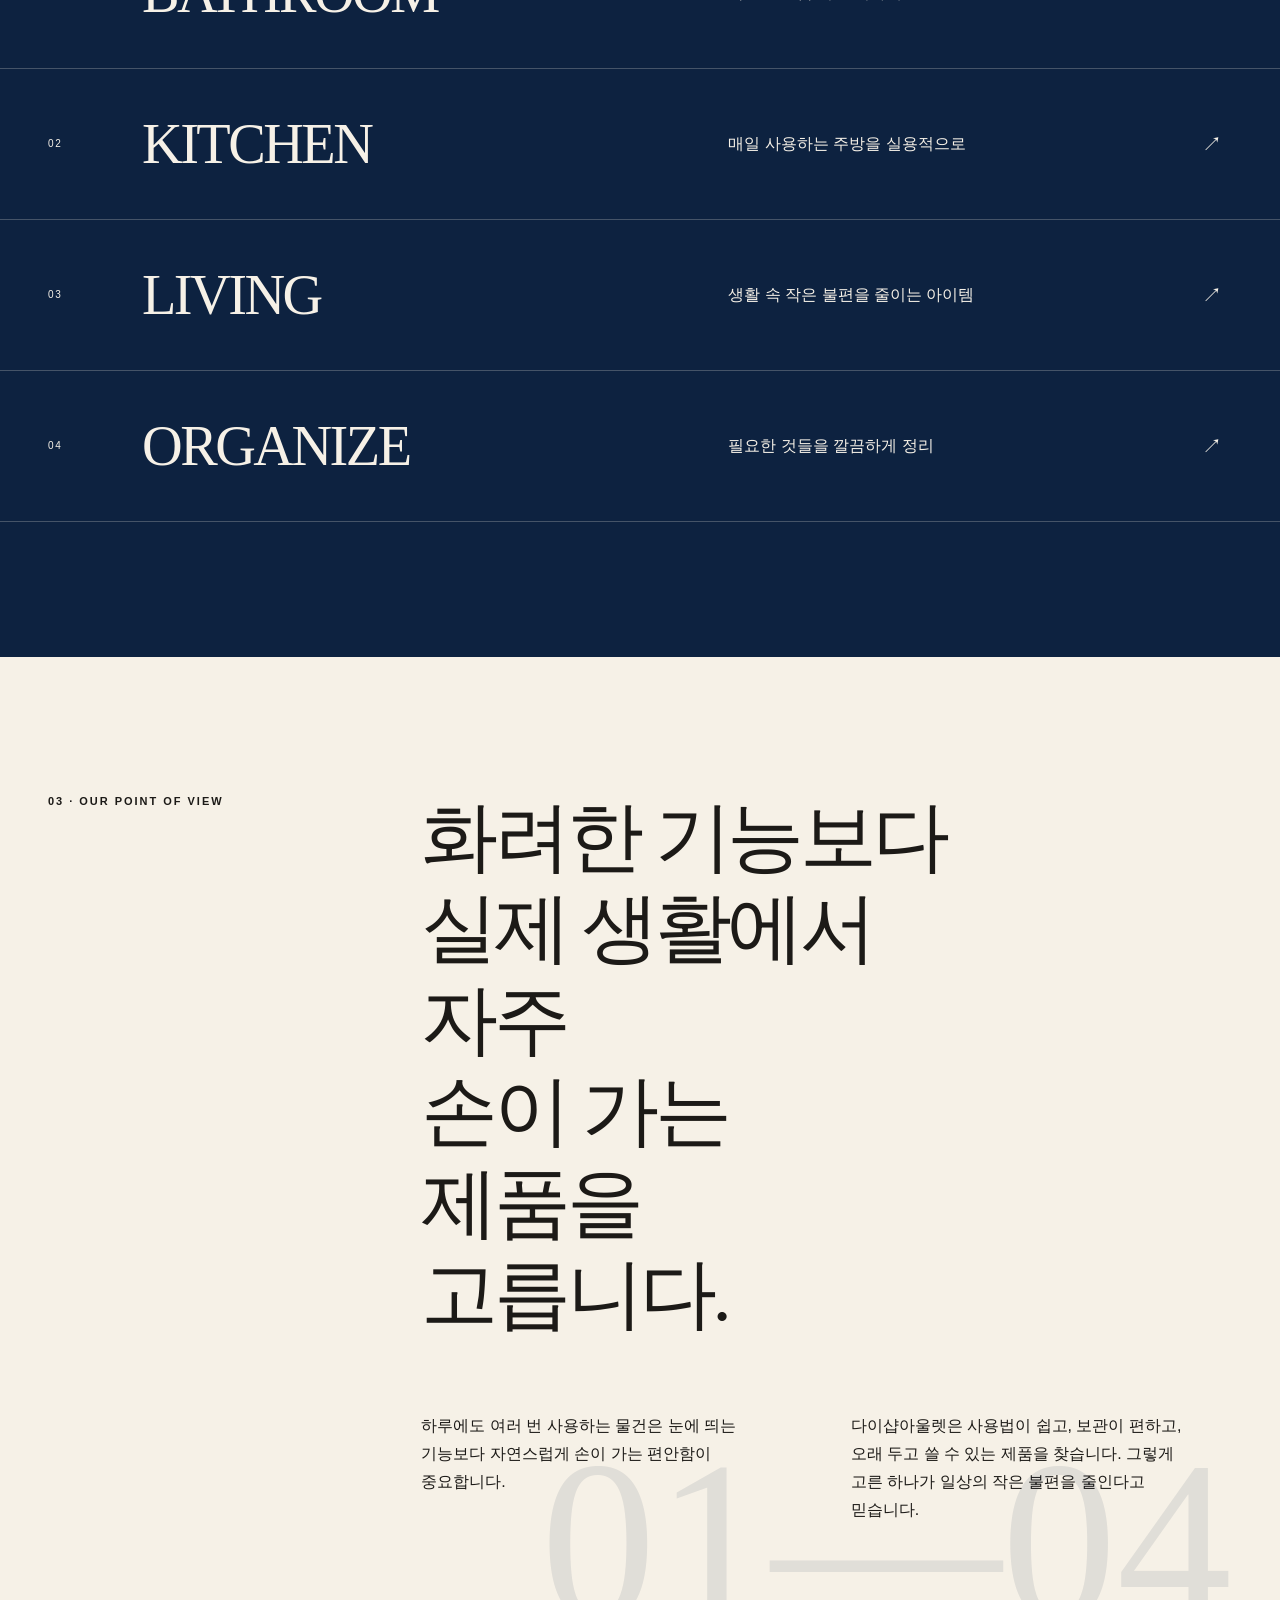
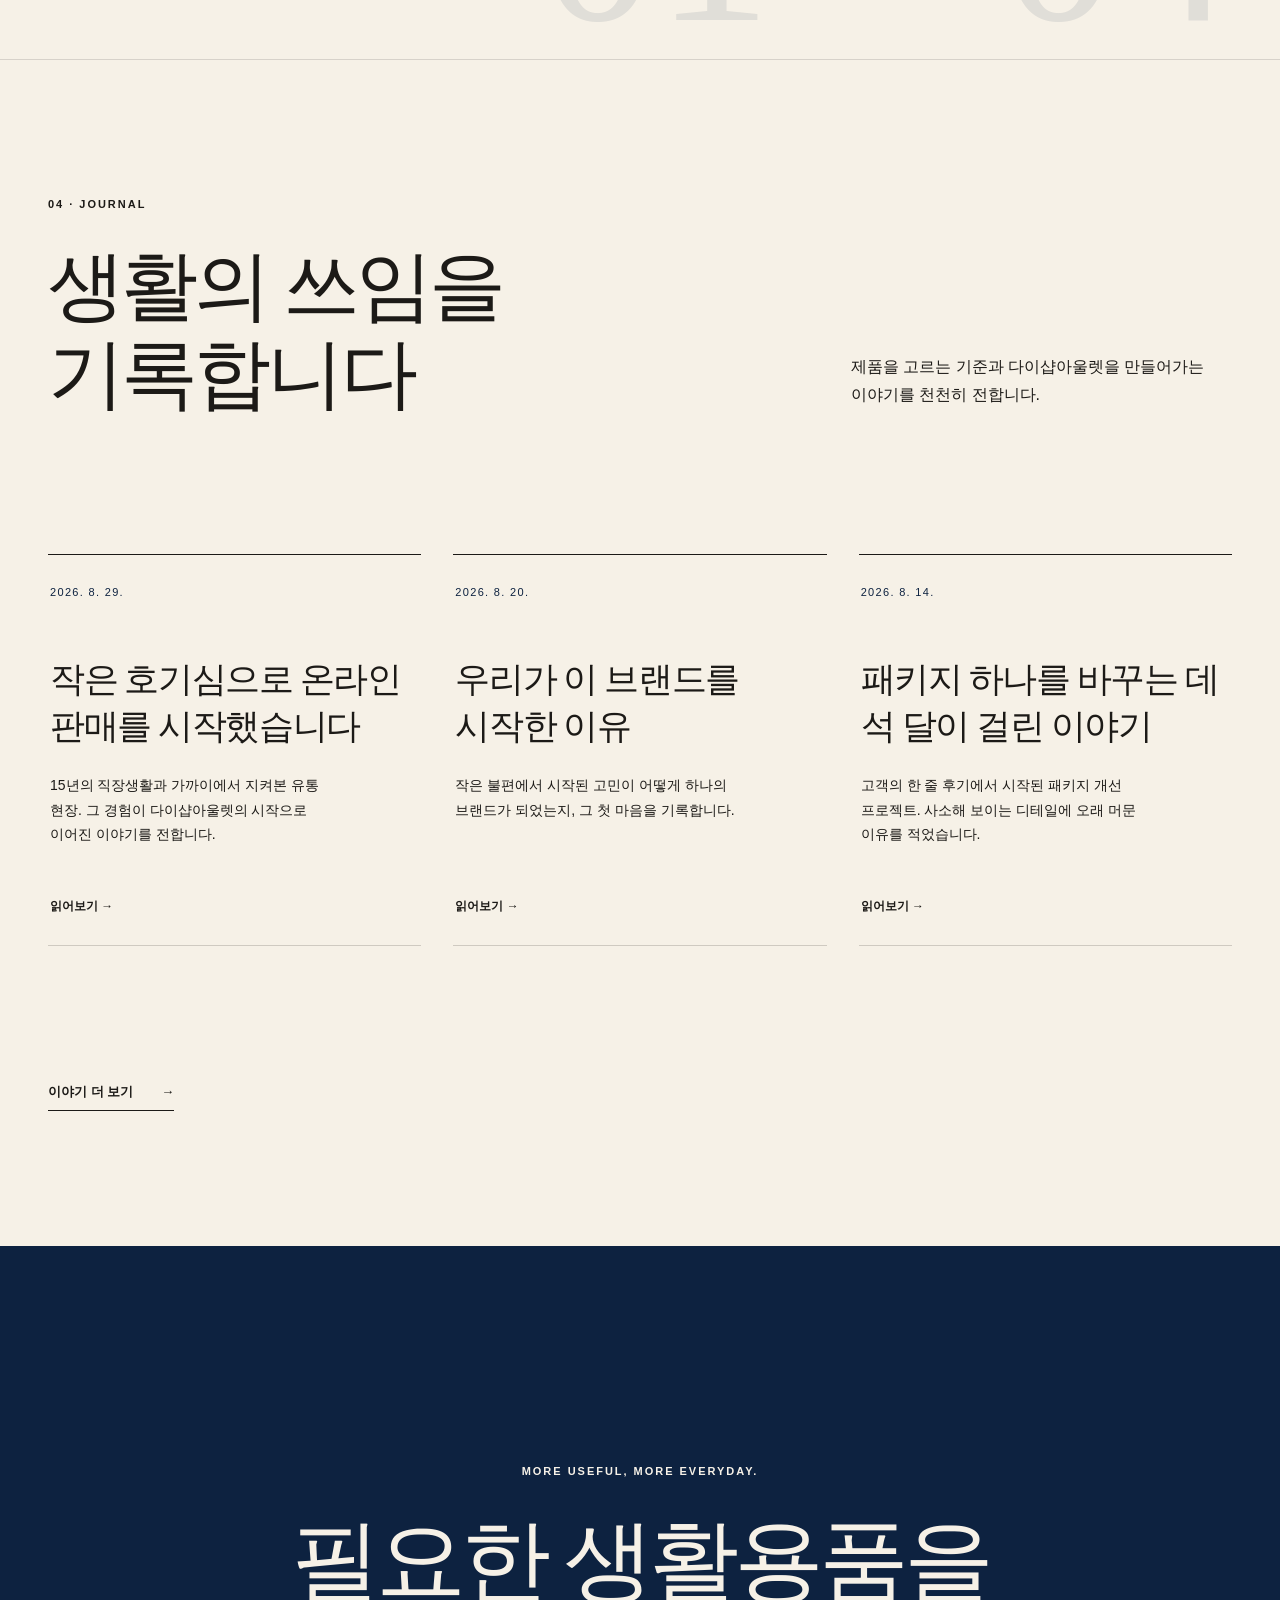
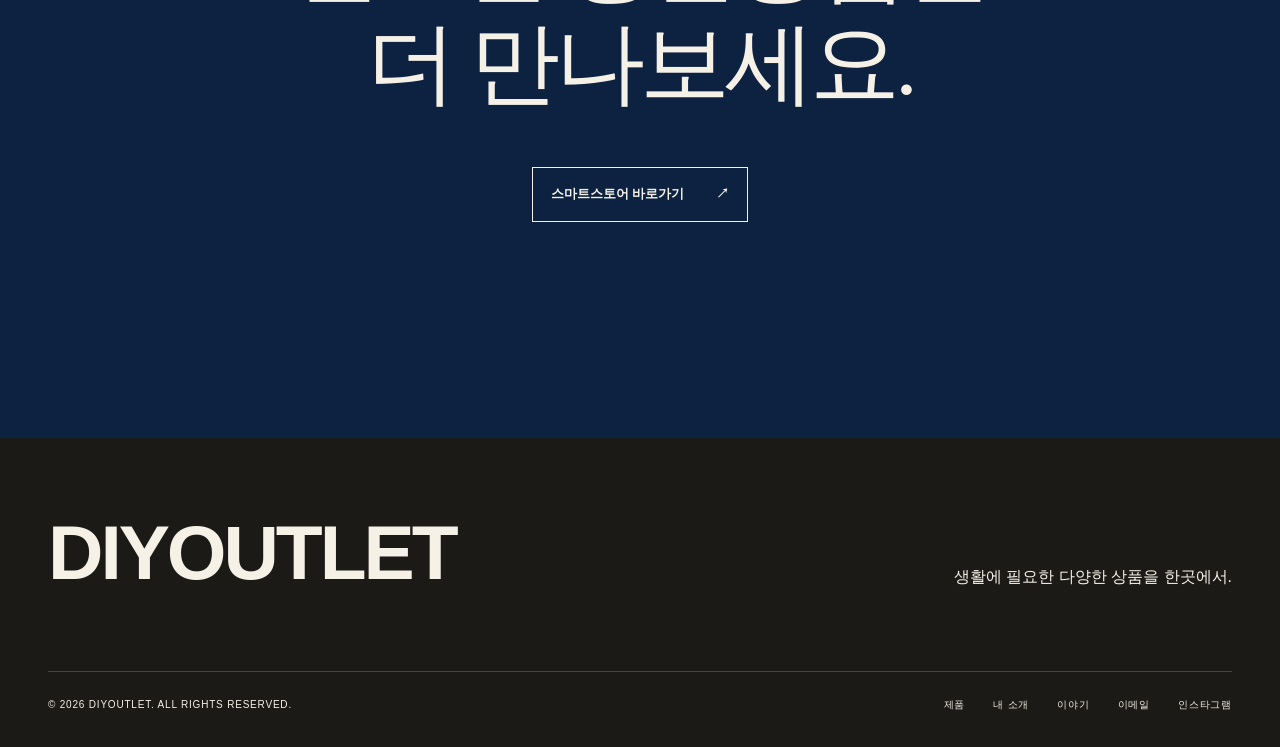
==== commit 90f13b74: "Fix hero scrub playback and refresh cache" ====
--- a/index.html
+++ b/index.html
@@ -7,7 +7,8 @@
   <meta name="theme-color" content="#F6F1E7">
   <title>다이샵아울렛 | DIYOUTLET</title>
   <link rel="stylesheet" href="styles.css">
-  <script src="script.js" defer></script>
+  <link rel="stylesheet" href="assets/cart.css">
+  <script src="script.js?v=20260829-2" defer></script>
 </head>
 <body>
   <a class="skip-link" href="#main">본문으로 바로가기</a>
@@ -144,6 +145,6 @@
       <div><a href="products.html">제품</a><a href="about.html">내 소개</a><a href="story/">이야기</a><a href="mailto:bnt1195@naver.com" target="_blank" rel="noopener noreferrer">이메일</a><a href="https://www.instagram.com/bntheim_1195/" target="_blank" rel="noopener noreferrer">인스타그램</a></div>
     </div>
   </footer>
+  <script src="assets/cart.js" defer></script>
 </body>
 </html>
-
--- a/assets/cart.css
+++ b/assets/cart.css
@@ -0,0 +1,275 @@
+/* DIYOUTLET 장바구니 — 원본: https://runday.irumai.kr/260829/kit/cart/ */
+:root {
+  --cart-bg: var(--cream, #F6F1E7);
+  --cart-ink: var(--ink, #1C1A17);
+  --cart-line: color-mix(in srgb, var(--cart-ink) 16%, transparent);
+  --cart-accent: var(--navy, #0D2240);
+  --cart-radius: 0;
+  --cart-font: var(--sans, -apple-system, BlinkMacSystemFont, "Apple SD Gothic Neo", "Malgun Gothic", sans-serif);
+}
+
+html.rdcart-locked,
+body.rdcart-locked { overflow: hidden; }
+
+.rdcart-btn {
+  position: relative;
+  display: inline-grid;
+  place-items: center;
+  width: 46px;
+  height: 46px;
+  padding: 0;
+  border: 1px solid color-mix(in srgb, var(--cart-bg) 26%, transparent);
+  border-radius: 999px;
+  background: var(--cart-ink);
+  color: var(--cart-bg);
+  font: inherit;
+  cursor: pointer;
+  transition: transform .2s ease, box-shadow .2s ease;
+}
+
+.rdcart-btn--float {
+  position: fixed;
+  top: 16px;
+  right: 16px;
+  z-index: 110;
+  box-shadow: 0 6px 20px color-mix(in srgb, var(--cart-ink) 18%, transparent);
+}
+
+.rdcart-btn:active { transform: translateY(0); }
+@media (hover: hover) { .rdcart-btn:hover { transform: translateY(-1px); } }
+.rdcart-btn:focus-visible { outline: 2px solid var(--cart-accent); outline-offset: 3px; }
+.rdcart-btn svg { display: block; }
+
+.rdcart-btn__count {
+  position: absolute;
+  top: -3px;
+  right: -3px;
+  min-width: 20px;
+  height: 20px;
+  padding: 0 5px;
+  display: grid;
+  place-items: center;
+  border-radius: 999px;
+  background: var(--cart-accent);
+  color: var(--cart-bg);
+  font-family: var(--cart-font);
+  font-size: 11px;
+  font-weight: 800;
+  line-height: 1;
+  transform: scale(0);
+  transition: transform .25s cubic-bezier(.2, .8, .3, 1);
+}
+
+.rdcart-btn--has .rdcart-btn__count { transform: scale(1); }
+.rdcart-added { opacity: .68; }
+
+.rdcart {
+  position: fixed;
+  inset: 0;
+  z-index: 120;
+  pointer-events: none;
+  font-family: var(--cart-font);
+  color: var(--cart-ink);
+  -webkit-text-size-adjust: 100%;
+}
+
+.rdcart--open { pointer-events: auto; }
+.rdcart__back {
+  position: absolute;
+  inset: 0;
+  background: color-mix(in srgb, var(--cart-ink) 48%, transparent);
+  opacity: 0;
+  transition: opacity .32s ease;
+}
+
+.rdcart--open .rdcart__back { opacity: 1; }
+.rdcart__panel {
+  position: absolute;
+  top: 0;
+  right: 0;
+  height: 100%;
+  width: min(400px, 92vw);
+  display: flex;
+  flex-direction: column;
+  background: var(--cart-bg);
+  box-shadow: -18px 0 54px color-mix(in srgb, var(--cart-ink) 20%, transparent);
+  transform: translateX(100%);
+  transition: transform .38s cubic-bezier(.2, .8, .3, 1);
+}
+
+.rdcart--open .rdcart__panel { transform: none; }
+.rdcart__head {
+  display: flex;
+  align-items: center;
+  justify-content: space-between;
+  gap: 12px;
+  padding: 24px 22px;
+  border-bottom: 1px solid var(--cart-line);
+}
+
+.rdcart__title {
+  margin: 0;
+  font-family: var(--serif, serif);
+  font-size: 24px;
+  font-weight: 700;
+  letter-spacing: -.03em;
+}
+
+.rdcart__close {
+  width: 38px;
+  height: 38px;
+  flex: none;
+  border: 0;
+  border-radius: 999px;
+  background: none;
+  color: var(--cart-ink);
+  font: inherit;
+  font-size: 24px;
+  line-height: 1;
+  cursor: pointer;
+  opacity: .6;
+}
+
+@media (hover: hover) { .rdcart__close:hover { background: var(--cart-line); opacity: 1; } }
+.rdcart__close:focus-visible { outline: 2px solid var(--cart-accent); outline-offset: 2px; }
+.rdcart__body { flex: 1; overflow-y: auto; padding: 6px 22px; -webkit-overflow-scrolling: touch; }
+.rdcart__empty { padding: 34px 0; margin: 0; font-size: 14px; line-height: 1.85; opacity: .6; }
+
+.rdcart__line {
+  display: flex;
+  align-items: center;
+  gap: 12px;
+  padding: 18px 0;
+  border-bottom: 1px solid var(--cart-line);
+}
+
+.rdcart__grow { flex: 1; min-width: 0; }
+.rdcart__grow b {
+  display: block;
+  font-family: var(--serif, serif);
+  font-size: 15px;
+  font-weight: 500;
+  line-height: 1.55;
+  letter-spacing: -.02em;
+  overflow-wrap: anywhere;
+}
+
+.rdcart__grow small { display: block; margin-top: 5px; color: var(--cart-accent); font-size: 13px; font-weight: 700; }
+.rdcart__go {
+  display: inline-block;
+  margin-top: 9px;
+  border-bottom: 1px solid var(--cart-ink);
+  padding-bottom: 1px;
+  color: var(--cart-ink);
+  font-size: 12.5px;
+  font-weight: 700;
+  text-decoration: none;
+}
+
+@media (hover: hover) { .rdcart__go:hover { color: var(--cart-accent); } }
+.rdcart__go--off { font-weight: 400; opacity: .45; border-bottom-style: dotted; cursor: default; }
+.rdcart__qty {
+  display: inline-flex;
+  align-items: center;
+  flex: none;
+  border-radius: 999px;
+  box-shadow: inset 0 0 0 1px var(--cart-line);
+}
+
+.rdcart__qty button {
+  width: 32px;
+  height: 32px;
+  padding: 0;
+  border: 0;
+  border-radius: 999px;
+  background: none;
+  color: var(--cart-ink);
+  font: inherit;
+  font-size: 16px;
+  font-weight: 700;
+  cursor: pointer;
+}
+
+@media (hover: hover) { .rdcart__qty button:hover { background: var(--cart-line); } }
+.rdcart__qty button:focus-visible { outline: 2px solid var(--cart-accent); outline-offset: 1px; }
+.rdcart__qty > span { min-width: 26px; text-align: center; font-size: 14px; font-weight: 700; }
+.rdcart__kill {
+  flex: none;
+  border: 0;
+  background: none;
+  padding: 4px 2px;
+  color: var(--cart-ink);
+  font: inherit;
+  font-size: 12px;
+  opacity: .55;
+  text-decoration: underline;
+  text-underline-offset: 3px;
+  cursor: pointer;
+}
+
+@media (hover: hover) { .rdcart__kill:hover { opacity: 1; color: var(--cart-accent); } }
+.rdcart__foot {
+  padding: 18px 22px calc(22px + env(safe-area-inset-bottom, 0px));
+  border-top: 1px solid var(--cart-line);
+  background: var(--cart-bg);
+}
+
+.rdcart__sum { display: flex; align-items: baseline; justify-content: space-between; }
+.rdcart__sum span { font-size: 13px; opacity: .6; }
+.rdcart__sum b { color: var(--cart-accent); font-size: 21px; font-weight: 800; letter-spacing: -.03em; }
+.rdcart__lead { margin: 12px 0 14px; font-size: 12.5px; line-height: 1.7; opacity: .62; }
+.rdcart__acts { display: grid; grid-template-columns: 1fr 1fr; gap: 8px; }
+.rdcart__act {
+  display: inline-flex;
+  align-items: center;
+  justify-content: center;
+  min-height: 48px;
+  padding: 0 12px;
+  border: 1px solid var(--cart-ink);
+  border-radius: var(--cart-radius);
+  font: inherit;
+  font-size: 14px;
+  font-weight: 700;
+  letter-spacing: -.01em;
+  text-decoration: none;
+  cursor: pointer;
+  transition: opacity .2s ease;
+}
+
+@media (hover: hover) { .rdcart__act:hover { opacity: .78; } }
+.rdcart__act:focus-visible { outline: 2px solid var(--cart-accent); outline-offset: 2px; }
+.rdcart__act--solid { background: var(--cart-ink); color: var(--cart-bg); }
+.rdcart__act--ghost { background: none; color: var(--cart-ink); }
+.rdcart__act[aria-disabled="true"],
+.rdcart--empty .rdcart__act { opacity: .35; pointer-events: none; }
+.rdcart--empty .rdcart__sum { opacity: .45; }
+
+/* products.json으로 그려지는 제품 카드의 담기 버튼 */
+.curated-cart-button {
+  min-width: 245px;
+  margin-bottom: 10px;
+  background: var(--cream);
+  color: var(--navy);
+  border-color: var(--navy);
+}
+
+.curated-cart-button:hover,
+.curated-cart-button.rdcart-added { background: var(--navy); color: var(--cream); }
+.curated-card .curated-cart-button { width: 100%; min-width: 0; margin-top: auto; }
+.curated-card .curated-cart-button + .curated-buy-button { margin-top: 0; }
+
+@media (max-width: 580px) {
+  .rdcart__panel { width: 100%; box-shadow: none; }
+  .rdcart__head, .rdcart__body, .rdcart__foot { padding-left: 18px; padding-right: 18px; }
+  .rdcart__line { align-items: flex-start; gap: 9px; }
+  .rdcart__kill { font-size: 11.5px; }
+  .rdcart-btn--float { top: 12px; right: 12px; }
+  .curated-cart-button { width: 100%; min-width: 0; }
+}
+
+@media (prefers-reduced-motion: reduce) {
+  .rdcart__panel, .rdcart__back, .rdcart-btn, .rdcart-btn__count, .rdcart__act {
+    transition: none !important;
+  }
+  .rdcart-btn:hover { transform: none; }
+}
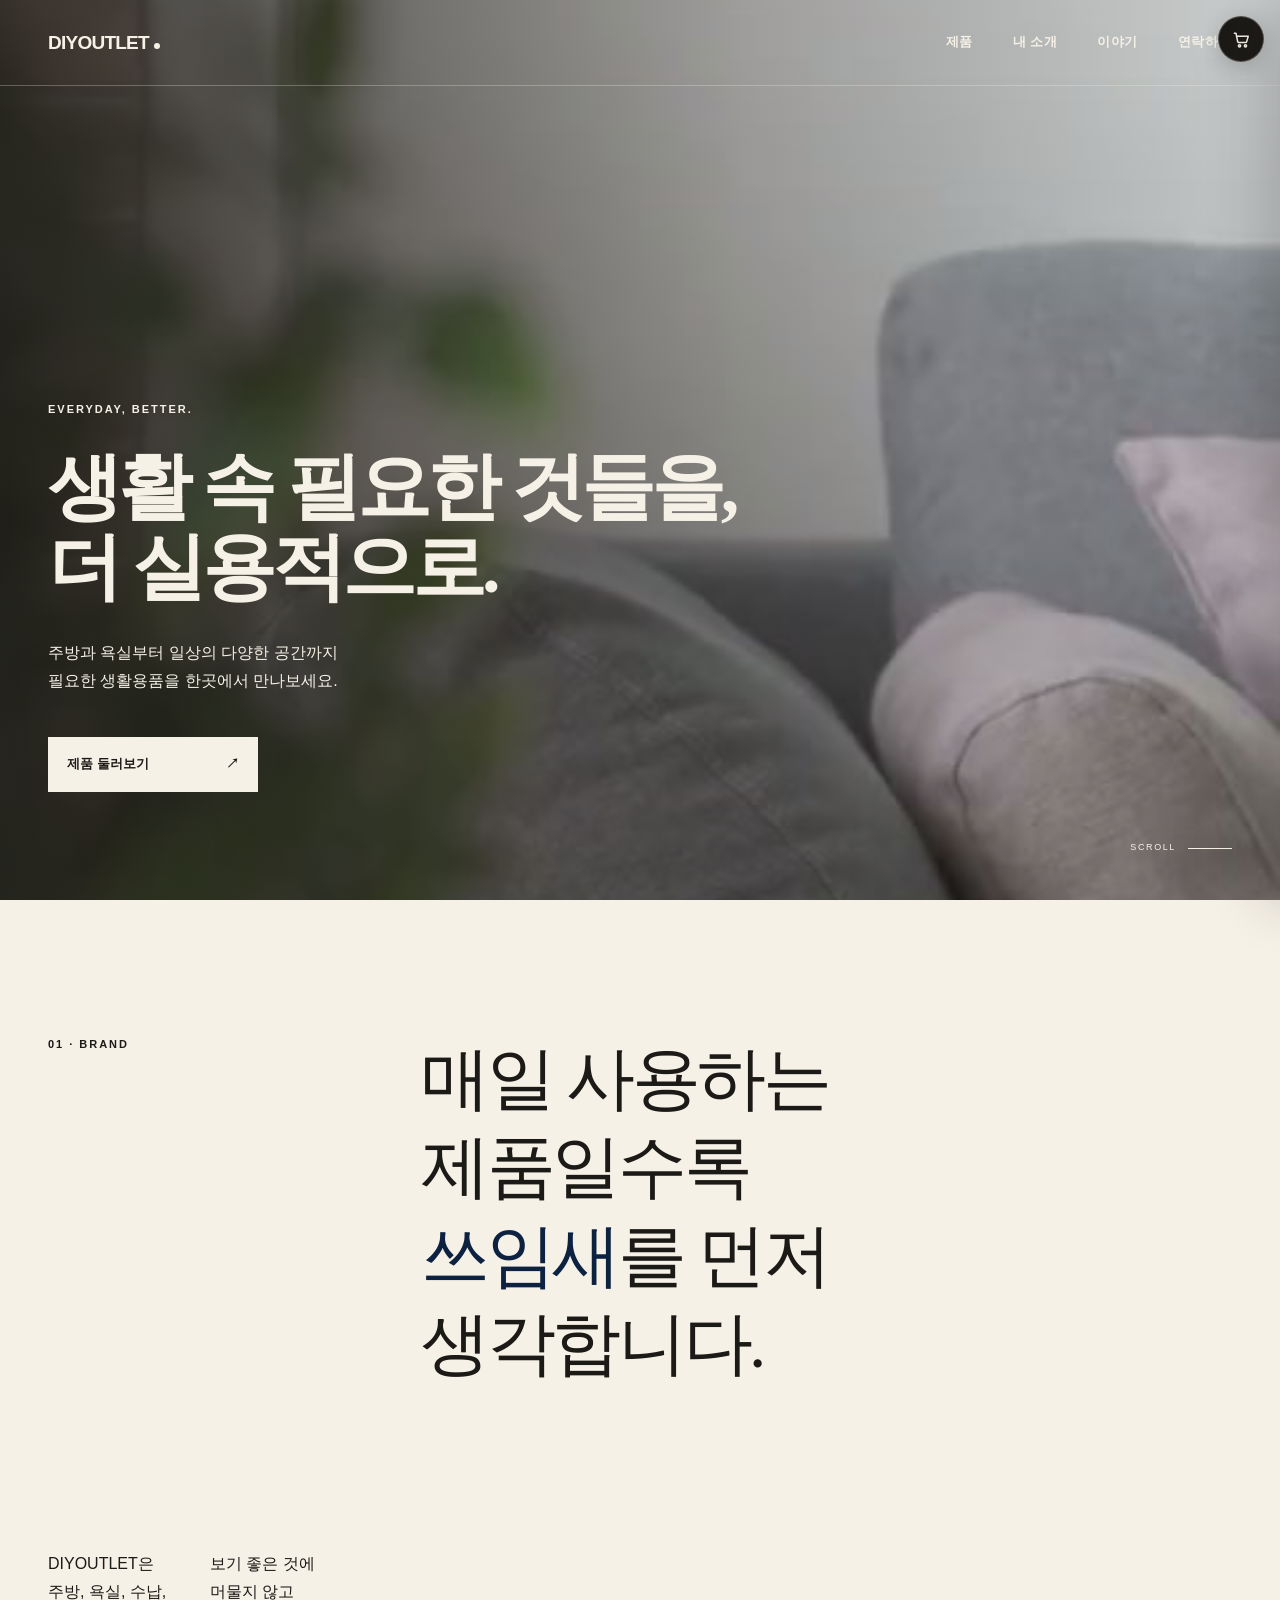
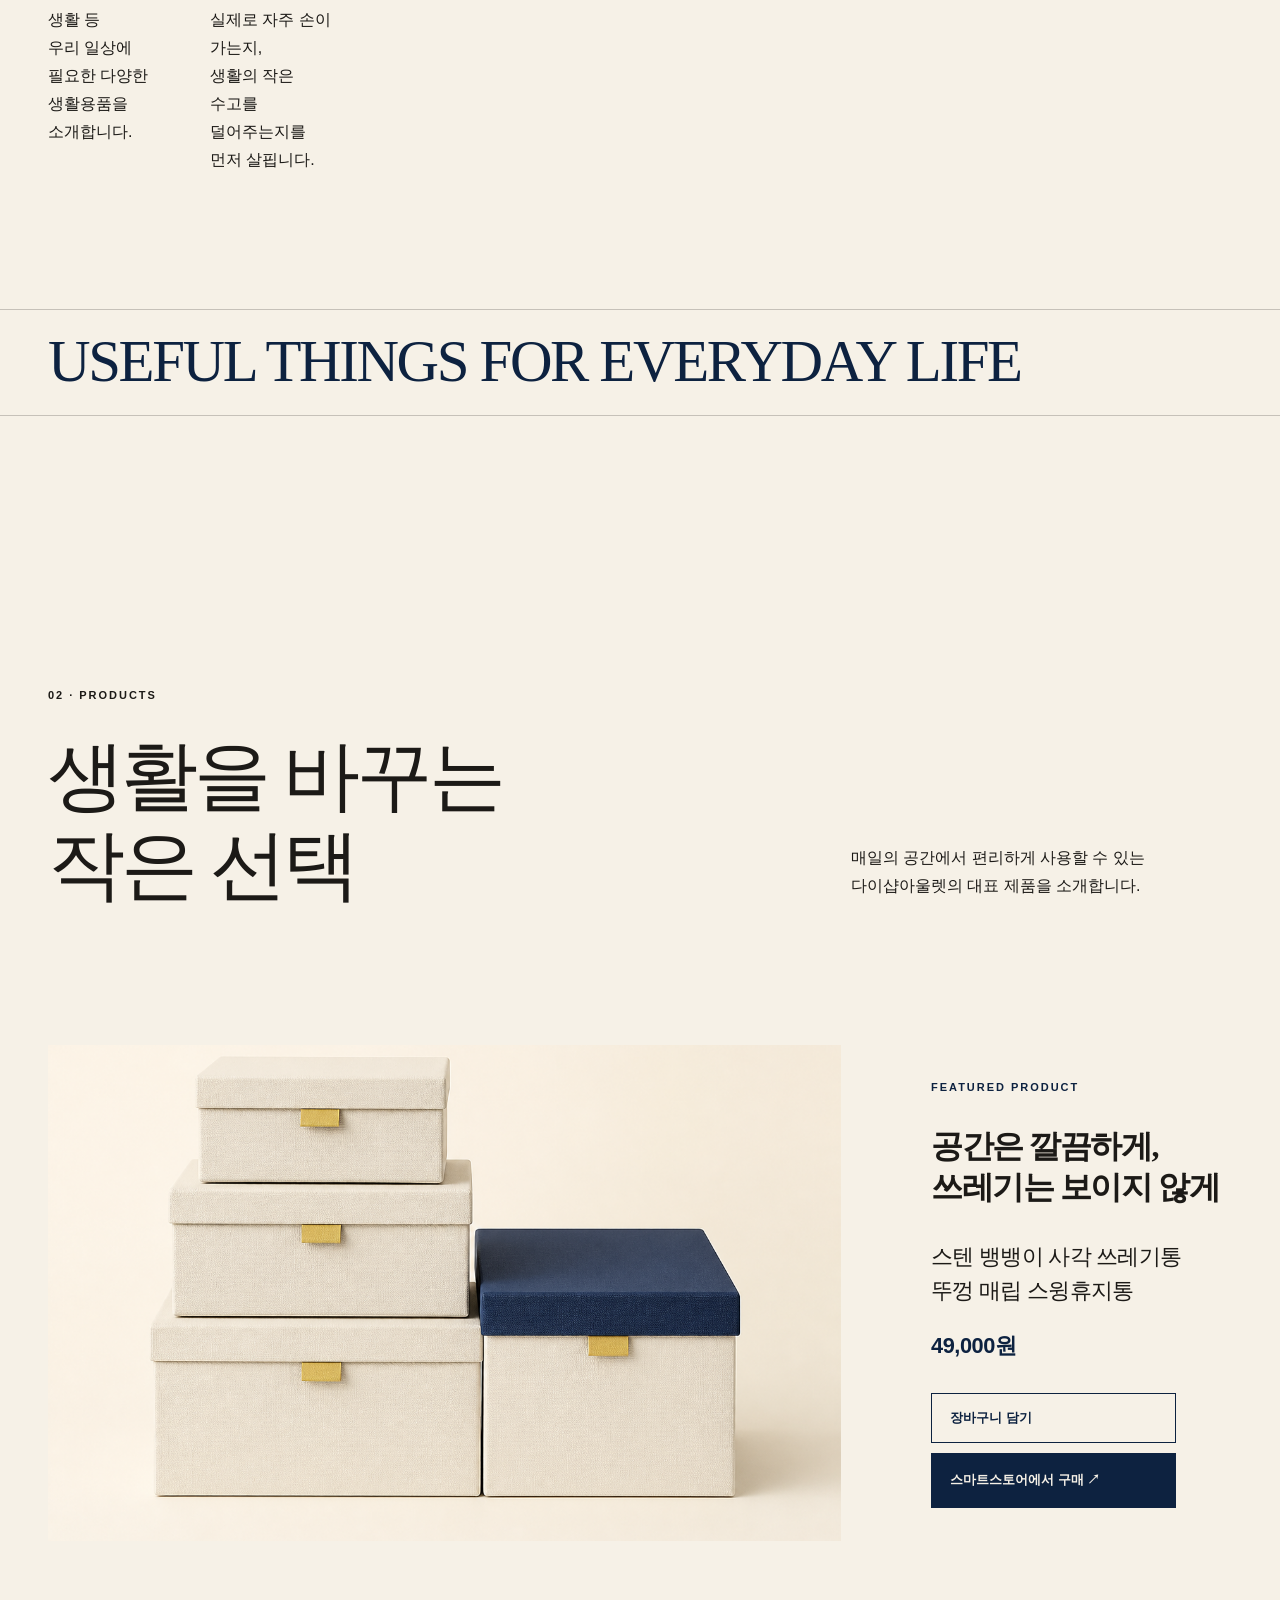
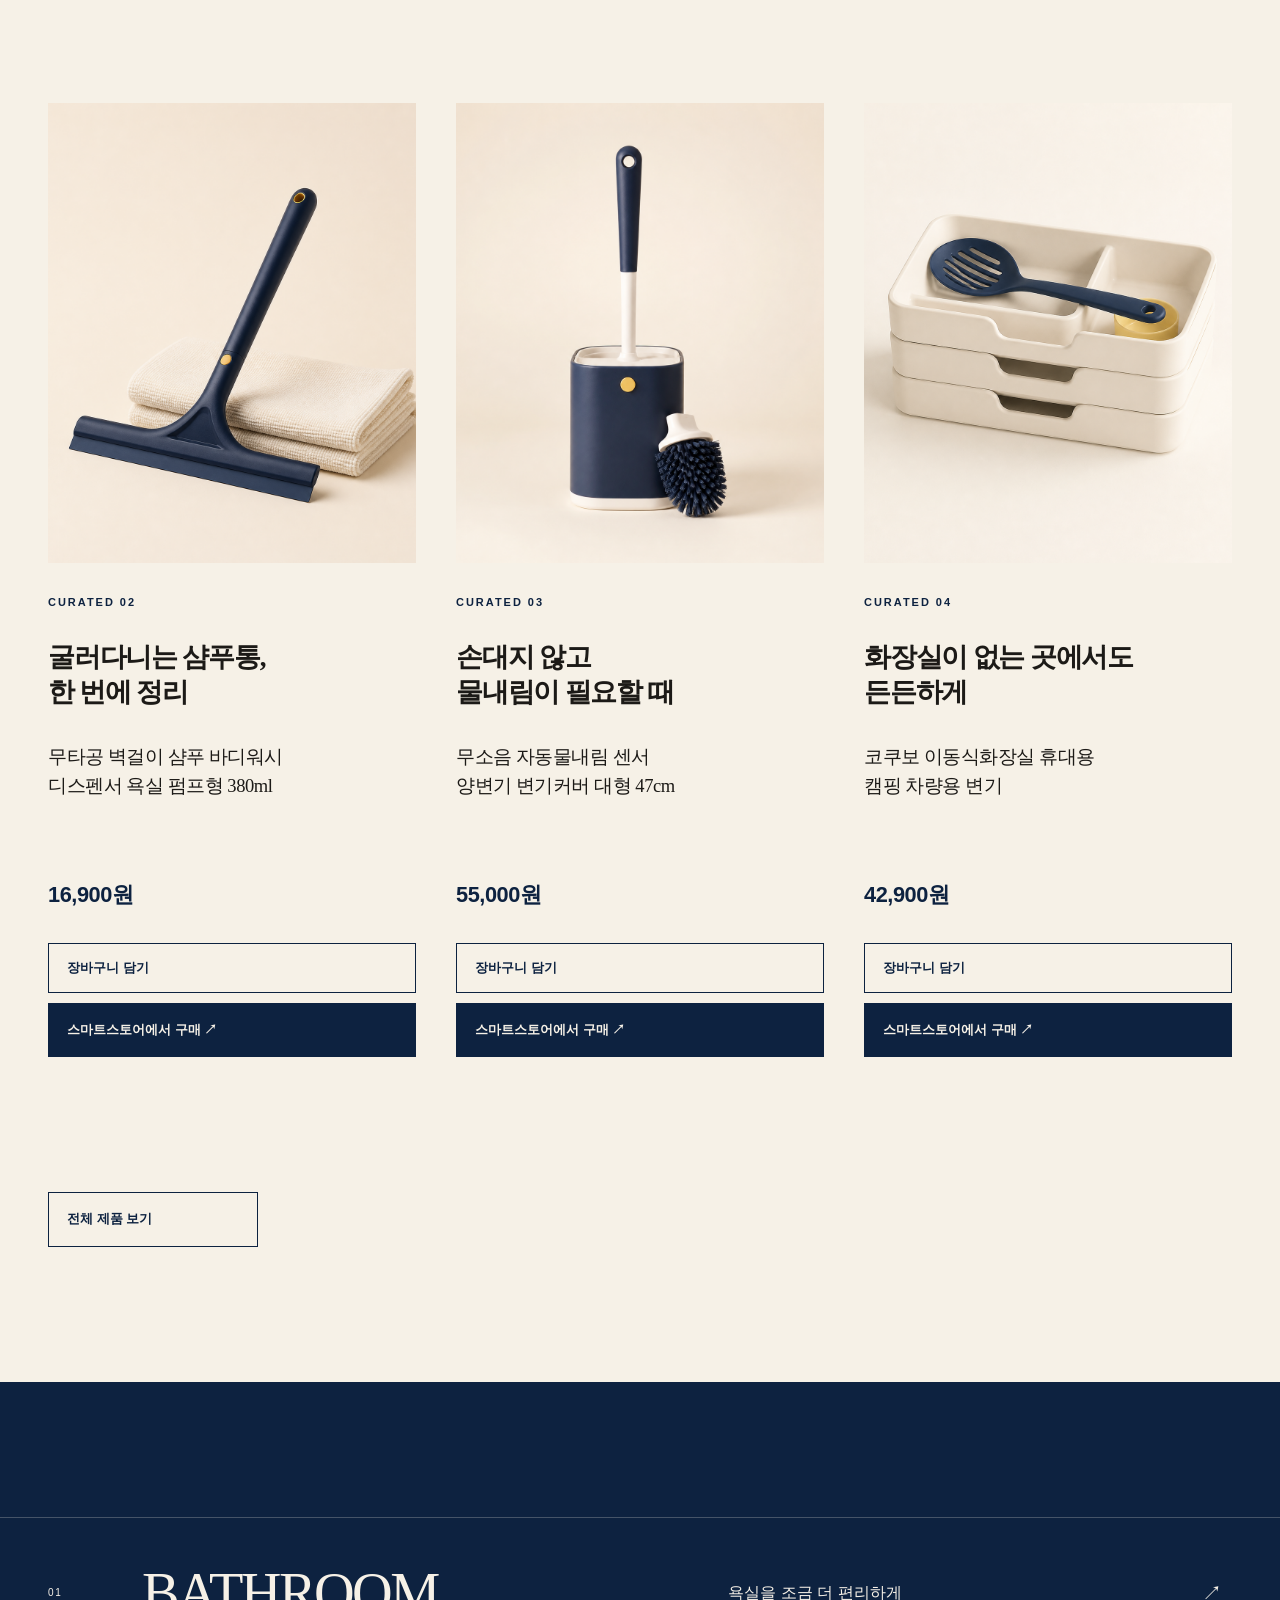
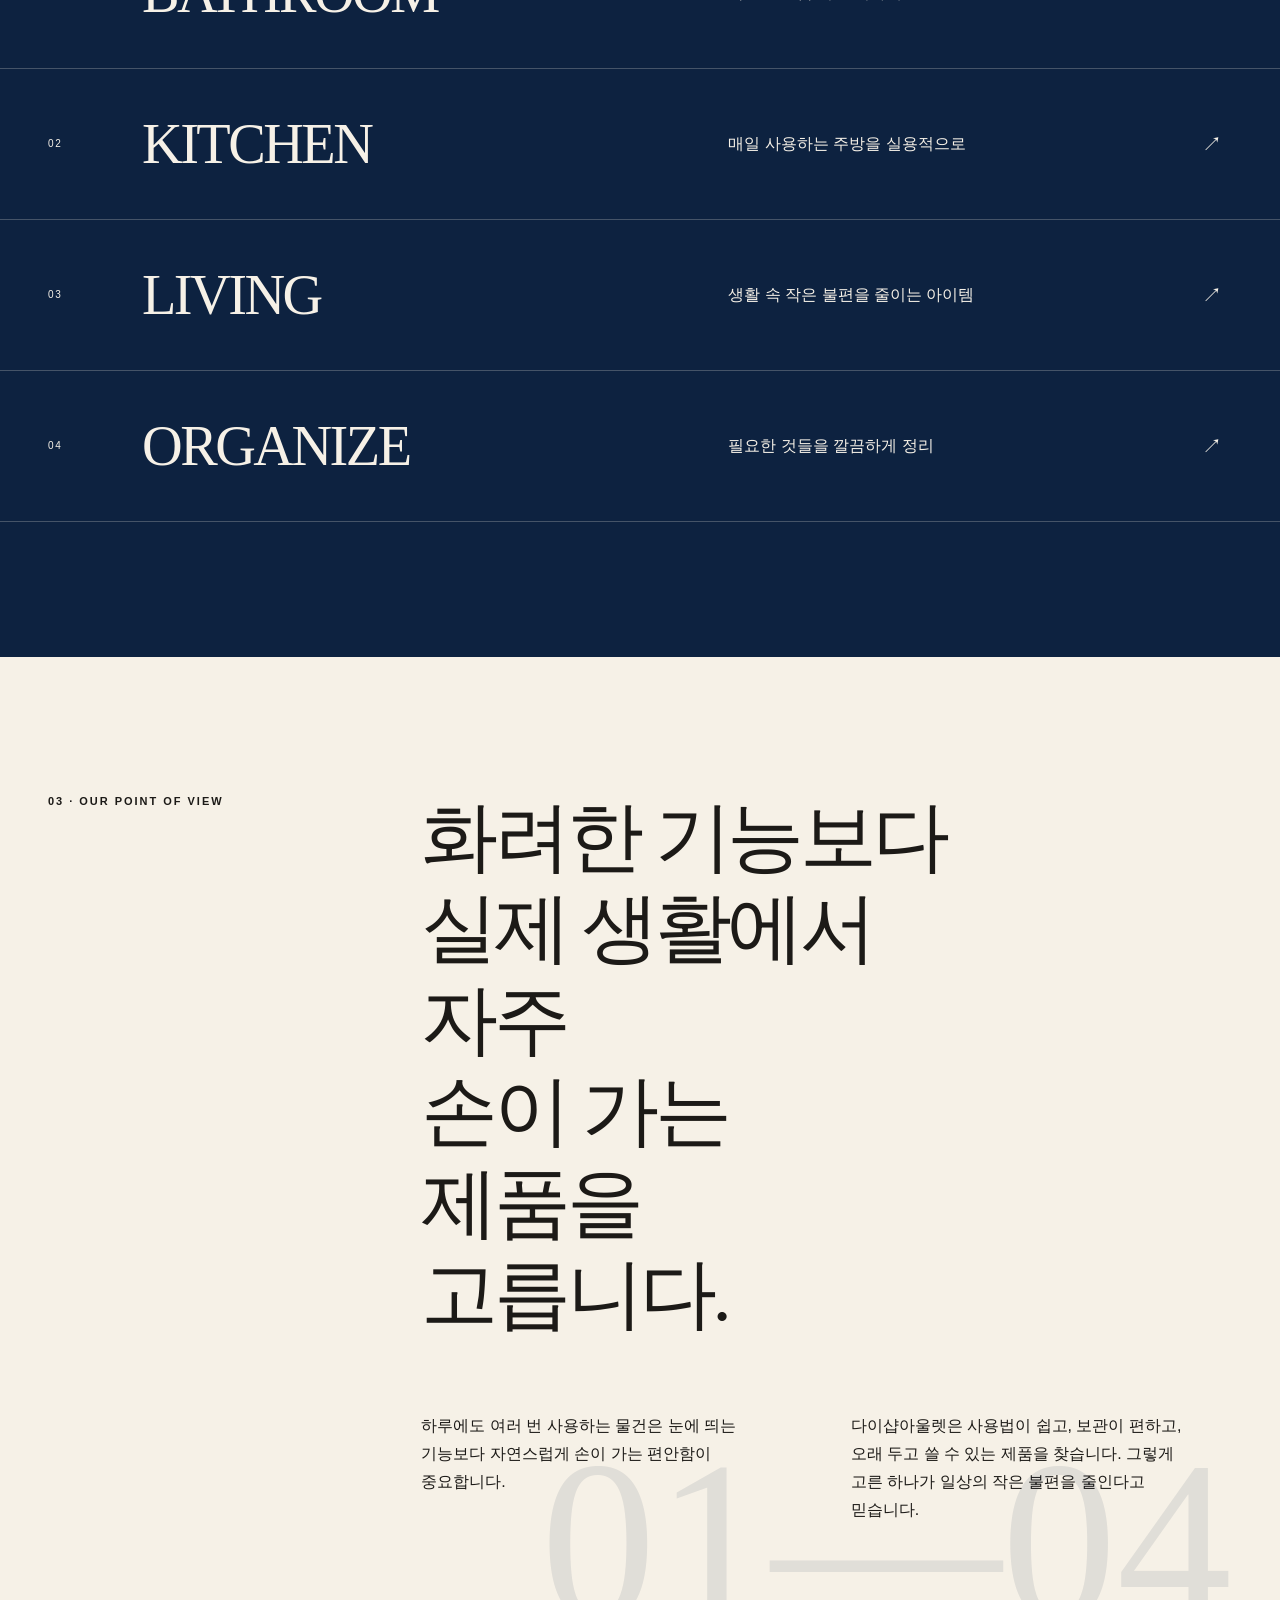
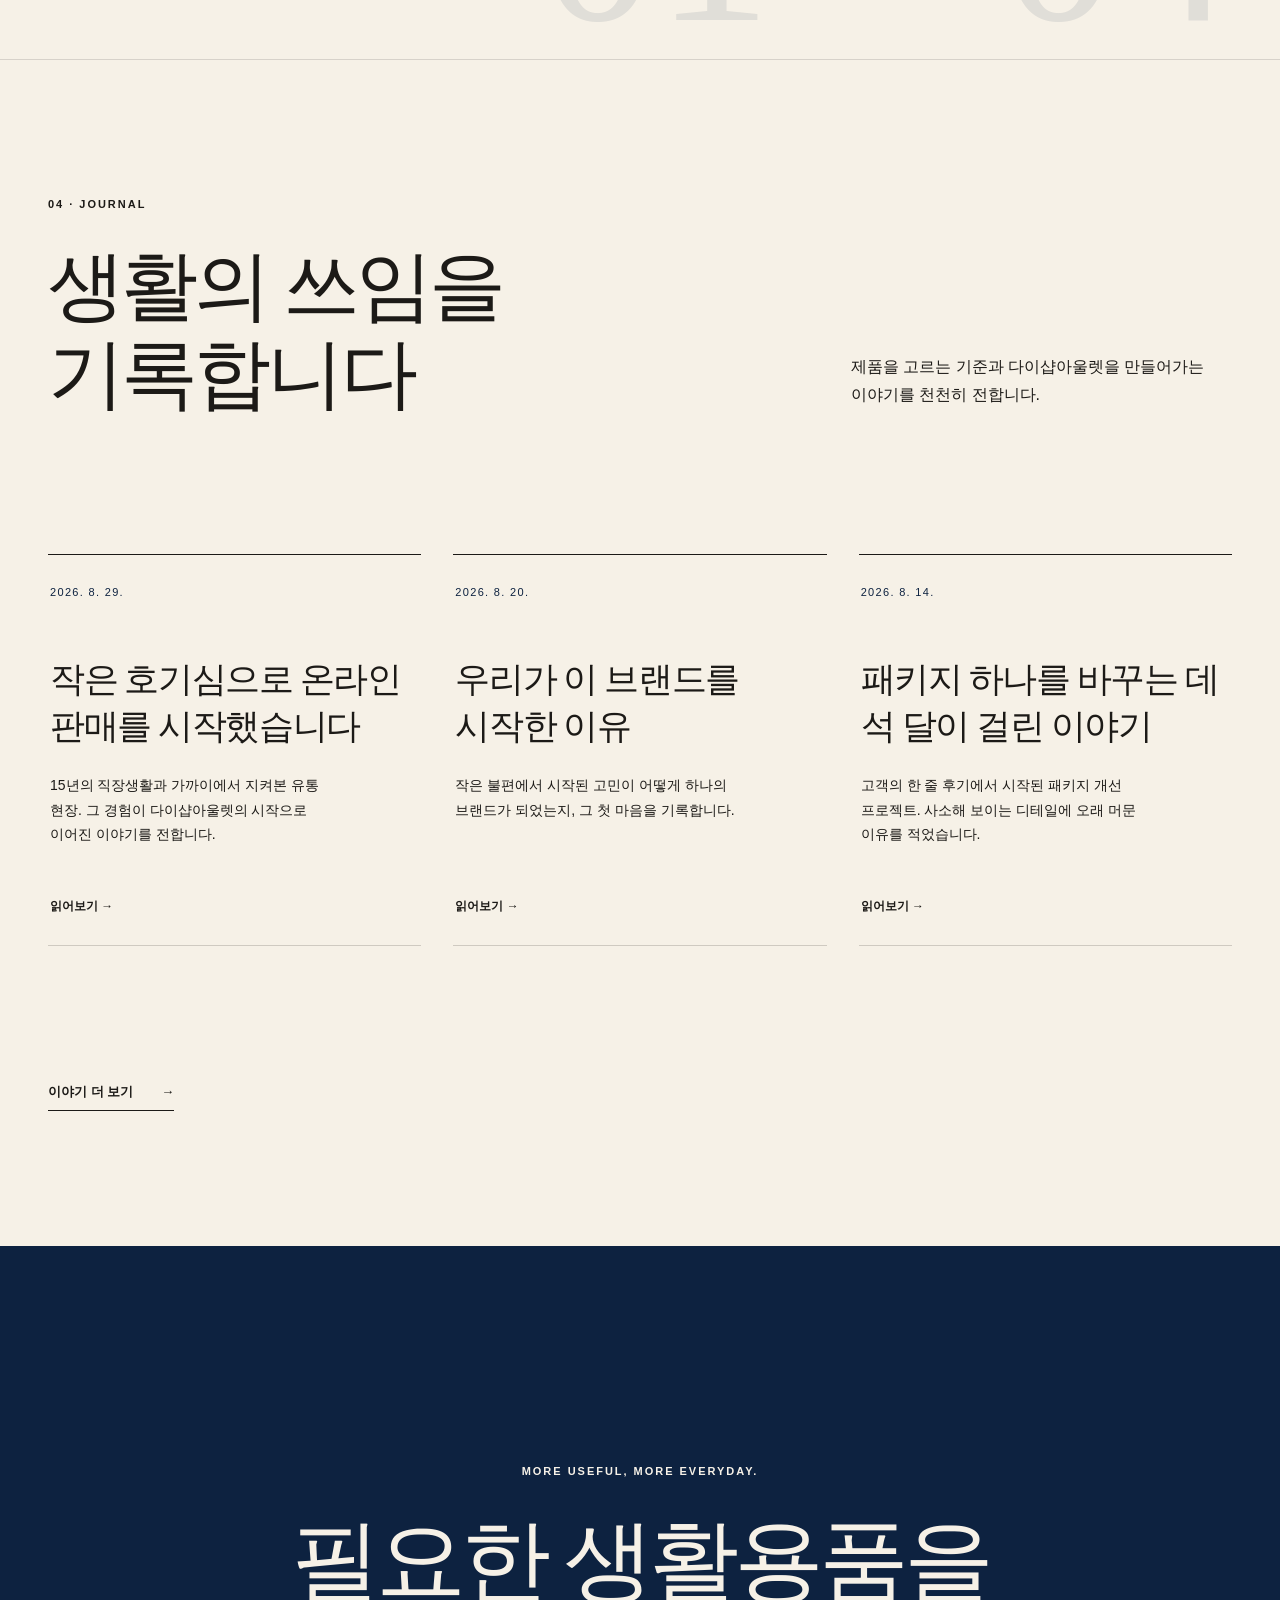
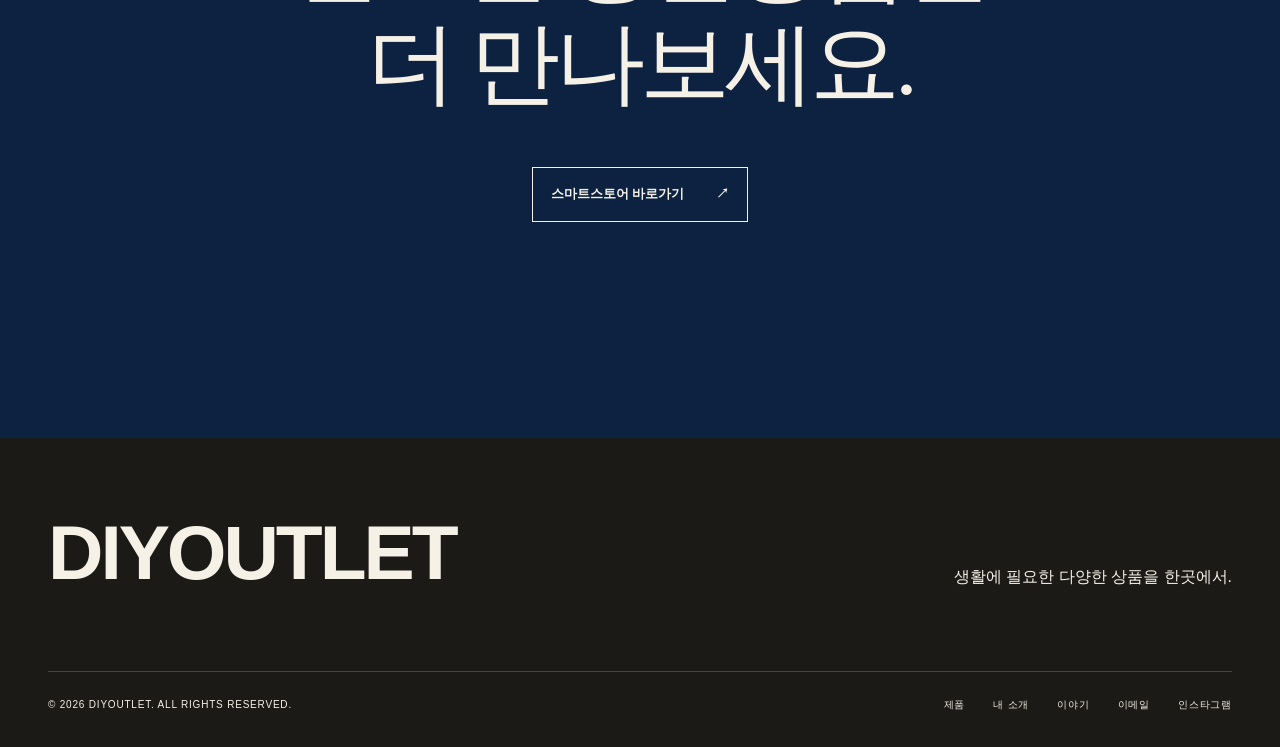
==== commit 5c6792fc: "Fix hero headline to two lines" ====
--- a/index.html
+++ b/index.html
@@ -1,150 +1,150 @@
-<!doctype html>
-<html lang="ko">
-<head>
-  <meta charset="utf-8">
-  <meta name="viewport" content="width=device-width, initial-scale=1">
-  <meta name="description" content="생활 속 필요한 다양한 제품을 실용적으로 소개하는 생활용품 브랜드, 다이샵아울렛입니다.">
-  <meta name="theme-color" content="#F6F1E7">
-  <title>다이샵아울렛 | DIYOUTLET</title>
-  <link rel="stylesheet" href="styles.css">
-  <link rel="stylesheet" href="assets/cart.css">
-  <script src="script.js?v=20260829-2" defer></script>
-</head>
-<body>
-  <a class="skip-link" href="#main">본문으로 바로가기</a>
-
-  <!-- 상단 네비게이션 -->
-  <header class="site-header">
-    <div class="container nav-inner">
-      <a class="logo" href="#home" aria-label="DIYOUTLET 홈">
-        <span>DIY</span>OUTLET<i aria-hidden="true"></i>
-      </a>
-      <button class="menu-toggle" type="button" aria-expanded="false" aria-controls="main-menu">
-        <span class="sr-only">메뉴 열기</span>
-        <span></span><span></span>
-      </button>
-      <nav class="main-menu" id="main-menu" aria-label="주 메뉴">
-        <a href="products.html">제품</a>
-        <a href="about.html">내 소개</a>
-        <a href="story/">이야기</a>
-        <a href="contact.html">연락하기</a>
-      </nav>
-    </div>
-  </header>
-
-  <main id="main">
-    <!-- HERO: 스크롤 위치에 따라 영상 프레임이 움직입니다 -->
-    <section class="hero" id="home">
-      <div class="hero-image" aria-hidden="true">
-        <picture class="hero-poster">
-          <source media="(max-width: 580px)" srcset="assets/hero-poster-m.jpg">
-          <img src="assets/hero-poster.jpg" alt="">
-        </picture>
-        <video class="hero-scrub-video" muted playsinline preload="auto" disablepictureinpicture tabindex="-1">
-          <source media="(max-width: 580px)" src="assets/hero-scrub-m.mp4" type="video/mp4">
-          <source src="assets/hero-scrub.mp4" type="video/mp4">
-        </video>
-      </div>
-      <div class="hero-shade" aria-hidden="true"></div>
-      <div class="container hero-content reveal">
-        <p class="kicker">EVERYDAY, BETTER.</p>
-        <h1>생활 속 필요한 것들을,<br>더 실용적으로.</h1>
-        <p class="hero-description">주방과 욕실부터 일상의 다양한 공간까지<br>필요한 생활용품을 한곳에서 만나보세요.</p>
-        <a class="button button-solid" href="#products">제품 둘러보기 <span aria-hidden="true">↗</span></a>
-      </div>
-      <div class="scroll-mark"><span>SCROLL</span><i></i></div>
-    </section>
-
-    <!-- 브랜드 소개 -->
-    <section class="brand-section section" id="brand">
-      <div class="container brand-intro">
-        <p class="section-label reveal">01 · BRAND</p>
-        <h2 class="statement reveal">매일 사용하는 제품일수록<br><em>쓰임새</em>를 먼저 생각합니다.</h2>
-        <div class="brand-description reveal">
-          <p>DIYOUTLET은 주방, 욕실, 수납, 생활 등<br>우리 일상에 필요한 다양한 생활용품을 소개합니다.</p>
-          <p>보기 좋은 것에 머물지 않고 실제로 자주 손이 가는지,<br>생활의 작은 수고를 덜어주는지를 먼저 살핍니다.</p>
-        </div>
-      </div>
-      <div class="marquee" aria-hidden="true">
-        <div>USEFUL THINGS FOR EVERYDAY LIFE</div>
-      </div>
-    </section>
-
-    <!-- 대표 제품: assets/product01~04.png 교체 가능 -->
-    <section class="products section" id="products">
-      <div class="container">
-        <div class="section-heading reveal">
-          <div><p class="section-label">02 · PRODUCTS</p><h2>생활을 바꾸는<br>작은 선택</h2></div>
-          <p>매일의 공간에서 편리하게 사용할 수 있는<br>다이샵아울렛의 대표 제품을 소개합니다.</p>
-        </div>
-
-        <!-- products.json의 첫 제품은 대표 상품, 나머지는 큐레이션 카드로 표시됩니다 -->
-        <div class="curated-products" data-product-curation>
-          <p class="product-status">제품을 불러오는 중입니다.</p>
-        </div>
-        <a class="button curated-store-link" href="https://smartstore.naver.com/diyoutlet" target="_blank" rel="noopener noreferrer">전체 제품 보기</a>
-      </div>
-    </section>
-
-    <!-- 카테고리 -->
-    <section class="categories" aria-label="제품 카테고리">
-      <div class="category category-bath reveal"><div class="container"><span>01</span><h2>BATHROOM</h2><p>욕실을 조금 더 편리하게</p><i aria-hidden="true">↗</i></div></div>
-      <div class="category category-kitchen reveal"><div class="container"><span>02</span><h2>KITCHEN</h2><p>매일 사용하는 주방을 실용적으로</p><i aria-hidden="true">↗</i></div></div>
-      <div class="category category-living reveal"><div class="container"><span>03</span><h2>LIVING</h2><p>생활 속 작은 불편을 줄이는 아이템</p><i aria-hidden="true">↗</i></div></div>
-      <div class="category category-organize reveal"><div class="container"><span>04</span><h2>ORGANIZE</h2><p>필요한 것들을 깔끔하게 정리</p><i aria-hidden="true">↗</i></div></div>
-    </section>
-
-    <!-- 브랜드 이야기 -->
-    <section class="story section" id="story">
-      <div class="container story-grid">
-        <p class="section-label reveal">03 · OUR POINT OF VIEW</p>
-        <div>
-          <h2 class="story-title reveal">화려한 기능보다<br>실제 생활에서 자주<br>손이 가는 제품을<br>고릅니다.</h2>
-          <div class="story-body reveal">
-            <p>하루에도 여러 번 사용하는 물건은 눈에 띄는 기능보다 자연스럽게 손이 가는 편안함이 중요합니다.</p>
-            <p>다이샵아울렛은 사용법이 쉽고, 보관이 편하고, 오래 두고 쓸 수 있는 제품을 찾습니다. 그렇게 고른 하나가 일상의 작은 불편을 줄인다고 믿습니다.</p>
-          </div>
-        </div>
-      </div>
-      <div class="story-number" aria-hidden="true">01—04</div>
-    </section>
-
-    <!-- 최신 이야기는 story/posts.json에서 날짜순으로 3개를 불러옵니다 -->
-    <section class="home-journal section" aria-labelledby="home-journal-title">
-      <div class="container">
-        <div class="section-heading reveal">
-          <div><p class="section-label">04 · JOURNAL</p><h2 id="home-journal-title">생활의 쓰임을<br>기록합니다</h2></div>
-          <p>제품을 고르는 기준과 다이샵아울렛을 만들어가는 이야기를 천천히 전합니다.</p>
-        </div>
-        <div class="home-story-grid" data-story-list data-limit="3">
-          <p class="story-status">이야기를 불러오는 중입니다.</p>
-        </div>
-        <a class="text-link story-more-link" href="story/">이야기 더 보기 <span aria-hidden="true">→</span></a>
-      </div>
-    </section>
-
-    <!-- 마지막 CTA / 문의 -->
-    <section class="final-cta" id="contact">
-      <div class="container reveal">
-        <p>MORE USEFUL, MORE EVERYDAY.</p>
-        <h2>필요한 생활용품을<br>더 만나보세요.</h2>
-        <!-- 실제 스마트스토어 주소로 href를 교체하세요 -->
-        <a class="button button-outline" href="#contact">스마트스토어 바로가기 <span aria-hidden="true">↗</span></a>
-      </div>
-    </section>
-  </main>
-
-  <!-- 푸터 -->
-  <footer class="site-footer">
-    <div class="container footer-top">
-      <a class="footer-logo" href="#home"><span>DIY</span>OUTLET</a>
-      <p>생활에 필요한 다양한 상품을 한곳에서.</p>
-    </div>
-    <div class="container footer-bottom">
-      <p>© <span id="year"></span> DIYOUTLET. ALL RIGHTS RESERVED.</p>
-      <div><a href="products.html">제품</a><a href="about.html">내 소개</a><a href="story/">이야기</a><a href="mailto:bnt1195@naver.com" target="_blank" rel="noopener noreferrer">이메일</a><a href="https://www.instagram.com/bntheim_1195/" target="_blank" rel="noopener noreferrer">인스타그램</a></div>
-    </div>
-  </footer>
-  <script src="assets/cart.js" defer></script>
-</body>
-</html>
+<!doctype html>
+<html lang="ko">
+<head>
+  <meta charset="utf-8">
+  <meta name="viewport" content="width=device-width, initial-scale=1">
+  <meta name="description" content="생활 속 필요한 다양한 제품을 실용적으로 소개하는 생활용품 브랜드, 다이샵아울렛입니다.">
+  <meta name="theme-color" content="#F6F1E7">
+  <title>다이샵아울렛 | DIYOUTLET</title>
+  <link rel="stylesheet" href="styles.css">
+  <link rel="stylesheet" href="assets/cart.css">
+  <script src="script.js?v=20260829-2" defer></script>
+</head>
+<body>
+  <a class="skip-link" href="#main">본문으로 바로가기</a>
+
+  <!-- 상단 네비게이션 -->
+  <header class="site-header">
+    <div class="container nav-inner">
+      <a class="logo" href="#home" aria-label="DIYOUTLET 홈">
+        <span>DIY</span>OUTLET<i aria-hidden="true"></i>
+      </a>
+      <button class="menu-toggle" type="button" aria-expanded="false" aria-controls="main-menu">
+        <span class="sr-only">메뉴 열기</span>
+        <span></span><span></span>
+      </button>
+      <nav class="main-menu" id="main-menu" aria-label="주 메뉴">
+        <a href="products.html">제품</a>
+        <a href="about.html">내 소개</a>
+        <a href="story/">이야기</a>
+        <a href="contact.html">연락하기</a>
+      </nav>
+    </div>
+  </header>
+
+  <main id="main">
+    <!-- HERO: 스크롤 위치에 따라 영상 프레임이 움직입니다 -->
+    <section class="hero" id="home">
+      <div class="hero-image" aria-hidden="true">
+        <picture class="hero-poster">
+          <source media="(max-width: 580px)" srcset="assets/hero-poster-m.jpg">
+          <img src="assets/hero-poster.jpg" alt="">
+        </picture>
+        <video class="hero-scrub-video" muted playsinline preload="auto" disablepictureinpicture tabindex="-1">
+          <source media="(max-width: 580px)" src="assets/hero-scrub-m.mp4" type="video/mp4">
+          <source src="assets/hero-scrub.mp4" type="video/mp4">
+        </video>
+      </div>
+      <div class="hero-shade" aria-hidden="true"></div>
+      <div class="container hero-content reveal">
+        <p class="kicker">EVERYDAY, BETTER.</p>
+        <h1><span>생활 속 필요한 것들을,</span><span>더 실용적으로.</span></h1>
+        <p class="hero-description">주방과 욕실부터 일상의 다양한 공간까지<br>필요한 생활용품을 한곳에서 만나보세요.</p>
+        <a class="button button-solid" href="#products">제품 둘러보기 <span aria-hidden="true">↗</span></a>
+      </div>
+      <div class="scroll-mark"><span>SCROLL</span><i></i></div>
+    </section>
+
+    <!-- 브랜드 소개 -->
+    <section class="brand-section section" id="brand">
+      <div class="container brand-intro">
+        <p class="section-label reveal">01 · BRAND</p>
+        <h2 class="statement reveal">매일 사용하는 제품일수록<br><em>쓰임새</em>를 먼저 생각합니다.</h2>
+        <div class="brand-description reveal">
+          <p>DIYOUTLET은 주방, 욕실, 수납, 생활 등<br>우리 일상에 필요한 다양한 생활용품을 소개합니다.</p>
+          <p>보기 좋은 것에 머물지 않고 실제로 자주 손이 가는지,<br>생활의 작은 수고를 덜어주는지를 먼저 살핍니다.</p>
+        </div>
+      </div>
+      <div class="marquee" aria-hidden="true">
+        <div>USEFUL THINGS FOR EVERYDAY LIFE</div>
+      </div>
+    </section>
+
+    <!-- 대표 제품: assets/product01~04.png 교체 가능 -->
+    <section class="products section" id="products">
+      <div class="container">
+        <div class="section-heading reveal">
+          <div><p class="section-label">02 · PRODUCTS</p><h2>생활을 바꾸는<br>작은 선택</h2></div>
+          <p>매일의 공간에서 편리하게 사용할 수 있는<br>다이샵아울렛의 대표 제품을 소개합니다.</p>
+        </div>
+
+        <!-- products.json의 첫 제품은 대표 상품, 나머지는 큐레이션 카드로 표시됩니다 -->
+        <div class="curated-products" data-product-curation>
+          <p class="product-status">제품을 불러오는 중입니다.</p>
+        </div>
+        <a class="button curated-store-link" href="https://smartstore.naver.com/diyoutlet" target="_blank" rel="noopener noreferrer">전체 제품 보기</a>
+      </div>
+    </section>
+
+    <!-- 카테고리 -->
+    <section class="categories" aria-label="제품 카테고리">
+      <div class="category category-bath reveal"><div class="container"><span>01</span><h2>BATHROOM</h2><p>욕실을 조금 더 편리하게</p><i aria-hidden="true">↗</i></div></div>
+      <div class="category category-kitchen reveal"><div class="container"><span>02</span><h2>KITCHEN</h2><p>매일 사용하는 주방을 실용적으로</p><i aria-hidden="true">↗</i></div></div>
+      <div class="category category-living reveal"><div class="container"><span>03</span><h2>LIVING</h2><p>생활 속 작은 불편을 줄이는 아이템</p><i aria-hidden="true">↗</i></div></div>
+      <div class="category category-organize reveal"><div class="container"><span>04</span><h2>ORGANIZE</h2><p>필요한 것들을 깔끔하게 정리</p><i aria-hidden="true">↗</i></div></div>
+    </section>
+
+    <!-- 브랜드 이야기 -->
+    <section class="story section" id="story">
+      <div class="container story-grid">
+        <p class="section-label reveal">03 · OUR POINT OF VIEW</p>
+        <div>
+          <h2 class="story-title reveal">화려한 기능보다<br>실제 생활에서 자주<br>손이 가는 제품을<br>고릅니다.</h2>
+          <div class="story-body reveal">
+            <p>하루에도 여러 번 사용하는 물건은 눈에 띄는 기능보다 자연스럽게 손이 가는 편안함이 중요합니다.</p>
+            <p>다이샵아울렛은 사용법이 쉽고, 보관이 편하고, 오래 두고 쓸 수 있는 제품을 찾습니다. 그렇게 고른 하나가 일상의 작은 불편을 줄인다고 믿습니다.</p>
+          </div>
+        </div>
+      </div>
+      <div class="story-number" aria-hidden="true">01—04</div>
+    </section>
+
+    <!-- 최신 이야기는 story/posts.json에서 날짜순으로 3개를 불러옵니다 -->
+    <section class="home-journal section" aria-labelledby="home-journal-title">
+      <div class="container">
+        <div class="section-heading reveal">
+          <div><p class="section-label">04 · JOURNAL</p><h2 id="home-journal-title">생활의 쓰임을<br>기록합니다</h2></div>
+          <p>제품을 고르는 기준과 다이샵아울렛을 만들어가는 이야기를 천천히 전합니다.</p>
+        </div>
+        <div class="home-story-grid" data-story-list data-limit="3">
+          <p class="story-status">이야기를 불러오는 중입니다.</p>
+        </div>
+        <a class="text-link story-more-link" href="story/">이야기 더 보기 <span aria-hidden="true">→</span></a>
+      </div>
+    </section>
+
+    <!-- 마지막 CTA / 문의 -->
+    <section class="final-cta" id="contact">
+      <div class="container reveal">
+        <p>MORE USEFUL, MORE EVERYDAY.</p>
+        <h2>필요한 생활용품을<br>더 만나보세요.</h2>
+        <!-- 실제 스마트스토어 주소로 href를 교체하세요 -->
+        <a class="button button-outline" href="#contact">스마트스토어 바로가기 <span aria-hidden="true">↗</span></a>
+      </div>
+    </section>
+  </main>
+
+  <!-- 푸터 -->
+  <footer class="site-footer">
+    <div class="container footer-top">
+      <a class="footer-logo" href="#home"><span>DIY</span>OUTLET</a>
+      <p>생활에 필요한 다양한 상품을 한곳에서.</p>
+    </div>
+    <div class="container footer-bottom">
+      <p>© <span id="year"></span> DIYOUTLET. ALL RIGHTS RESERVED.</p>
+      <div><a href="products.html">제품</a><a href="about.html">내 소개</a><a href="story/">이야기</a><a href="mailto:bnt1195@naver.com" target="_blank" rel="noopener noreferrer">이메일</a><a href="https://www.instagram.com/bntheim_1195/" target="_blank" rel="noopener noreferrer">인스타그램</a></div>
+    </div>
+  </footer>
+  <script src="assets/cart.js" defer></script>
+</body>
+</html>
--- a/styles.css
+++ b/styles.css
@@ -70,8 +70,12 @@
   margin-bottom: 28px; font-size: 11px; font-weight: 700; letter-spacing: .18em;
 }
 .hero h1 {
-  max-width: 11ch; margin-bottom: 32px; font-family: var(--serif); font-size: clamp(58px, 7.5vw, 116px);
-  font-weight: 400; line-height: 1.08; letter-spacing: -.055em;
+  max-width: none; margin-bottom: 32px; font-family: var(--serif); font-size: clamp(56px, 5.8vw, 88px);
+  font-weight: 700; line-height: 1.08; letter-spacing: -.055em;
+}
+.hero h1 span { display: block; }
+@media (min-width: 581px) {
+  .hero h1 span { white-space: nowrap; }
 }
 .hero-description { max-width: 40ch; margin-bottom: 42px; font-size: clamp(15px, 1.25vw, 18px); }
 .button {
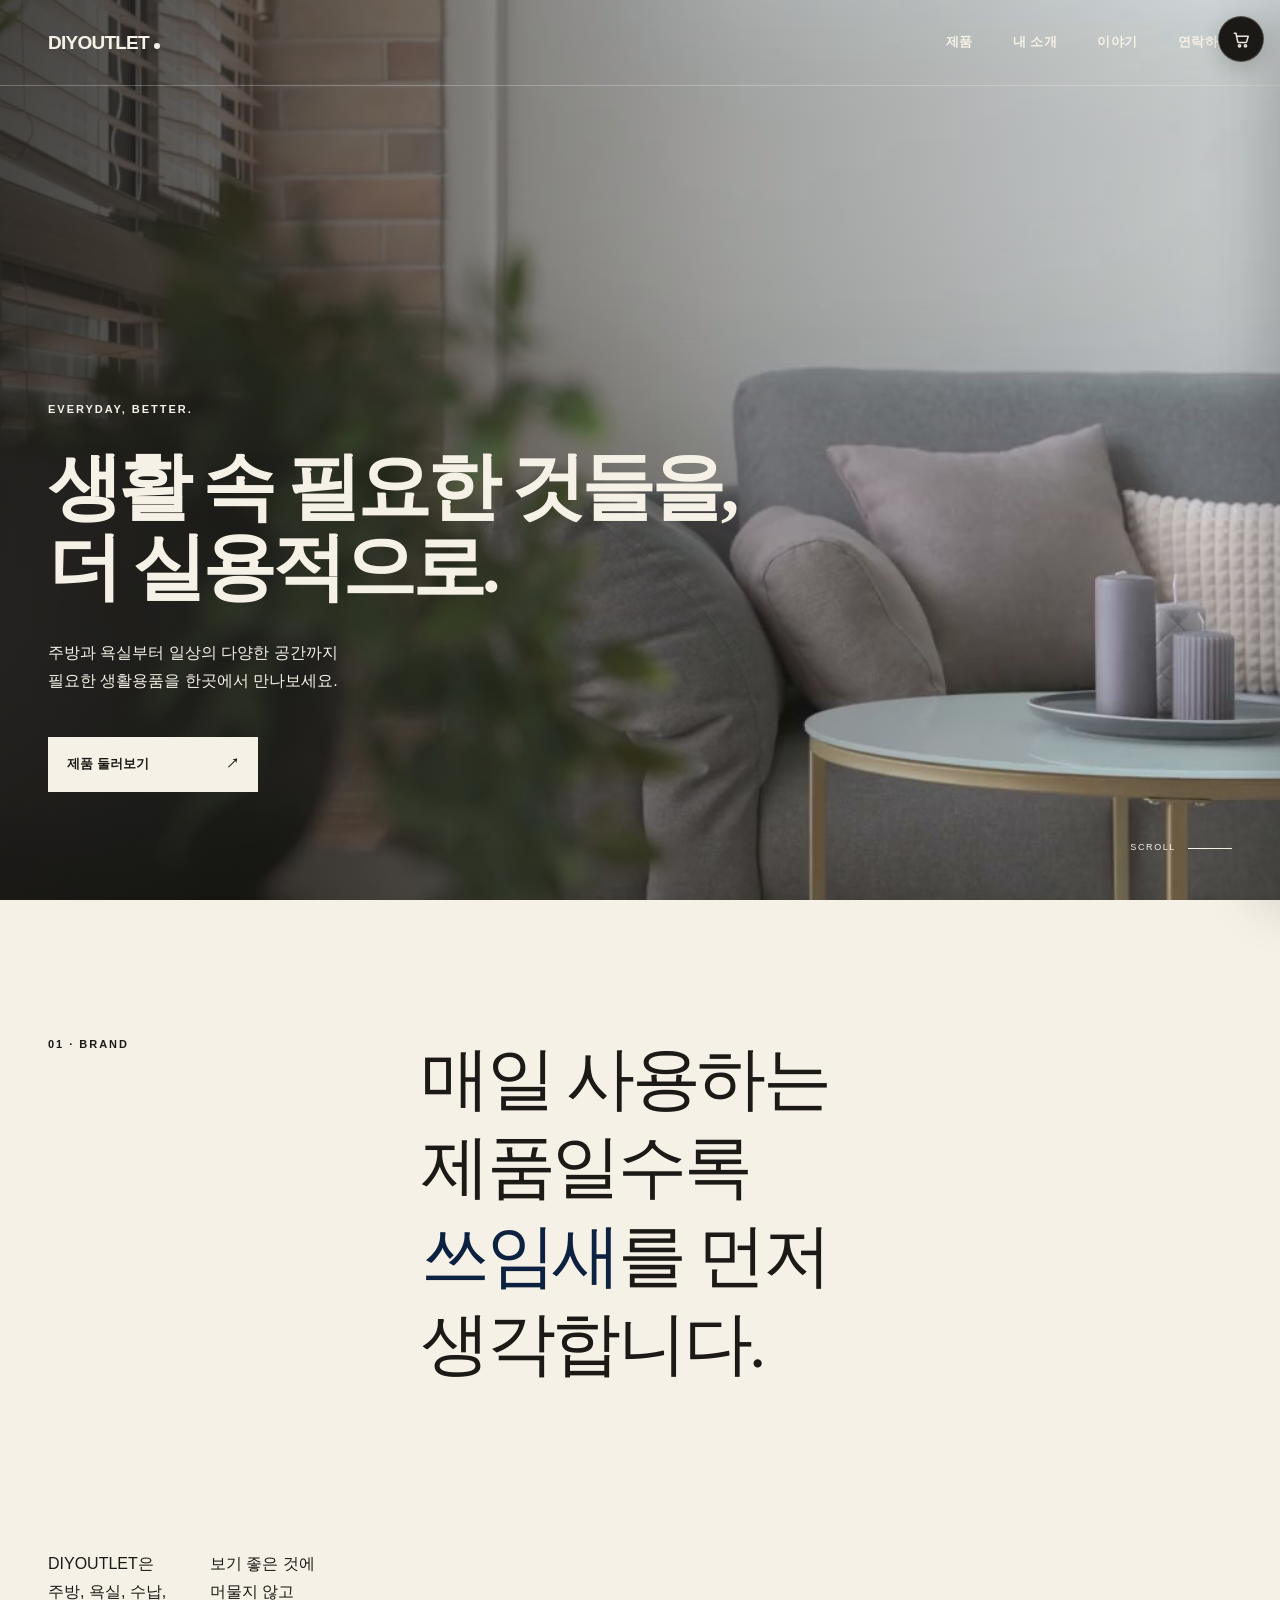
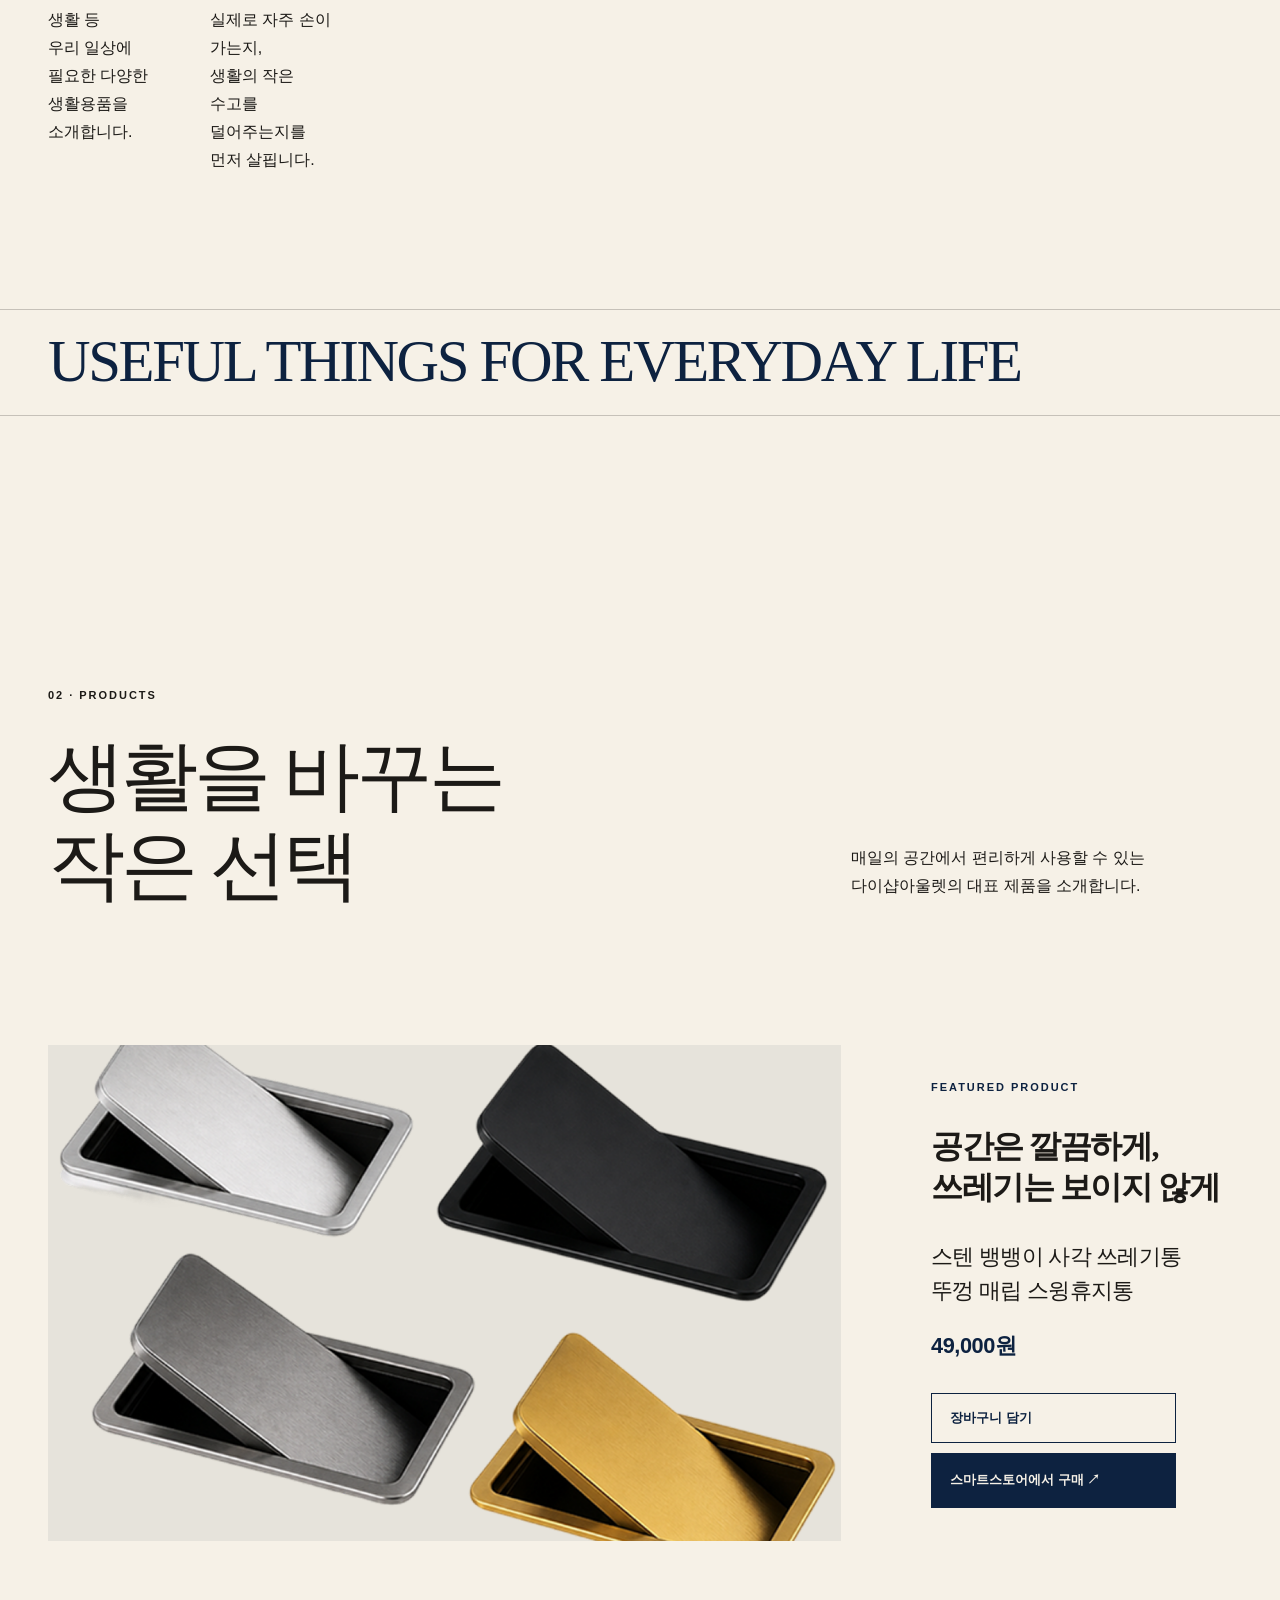
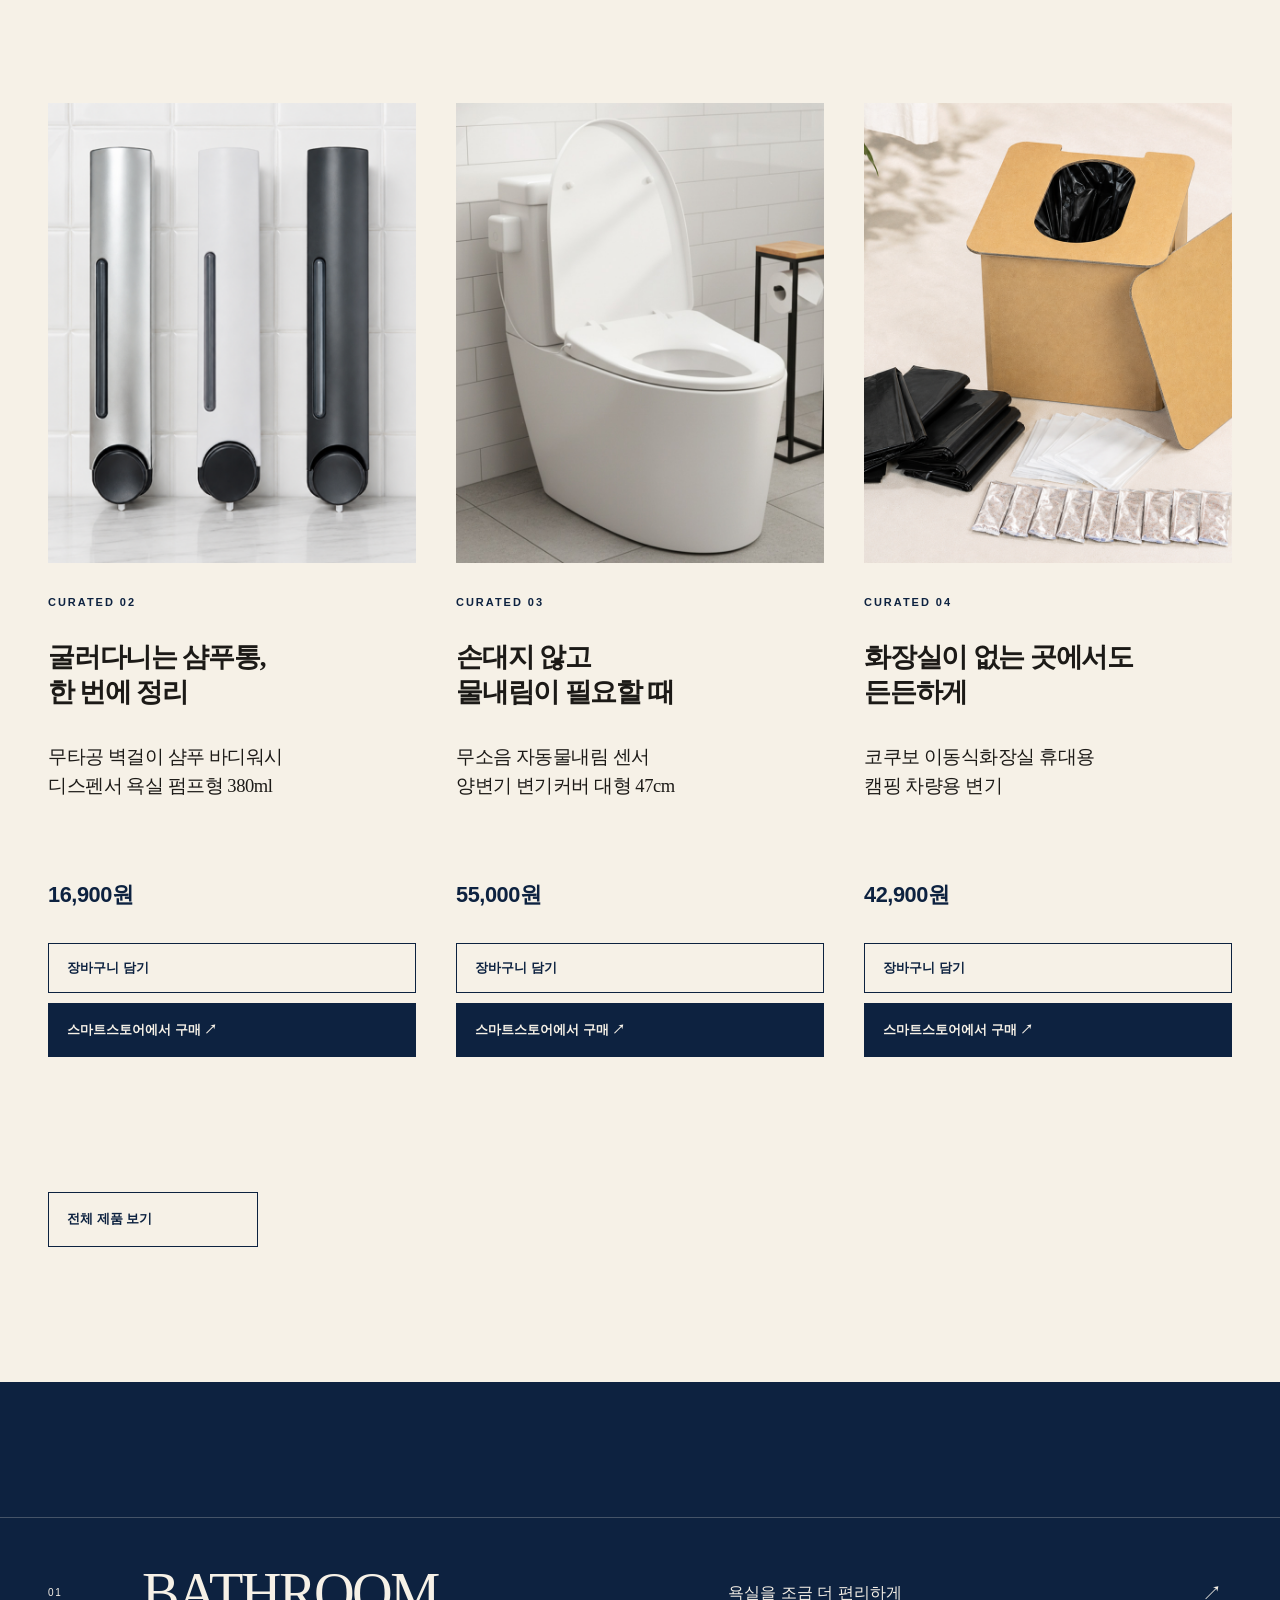
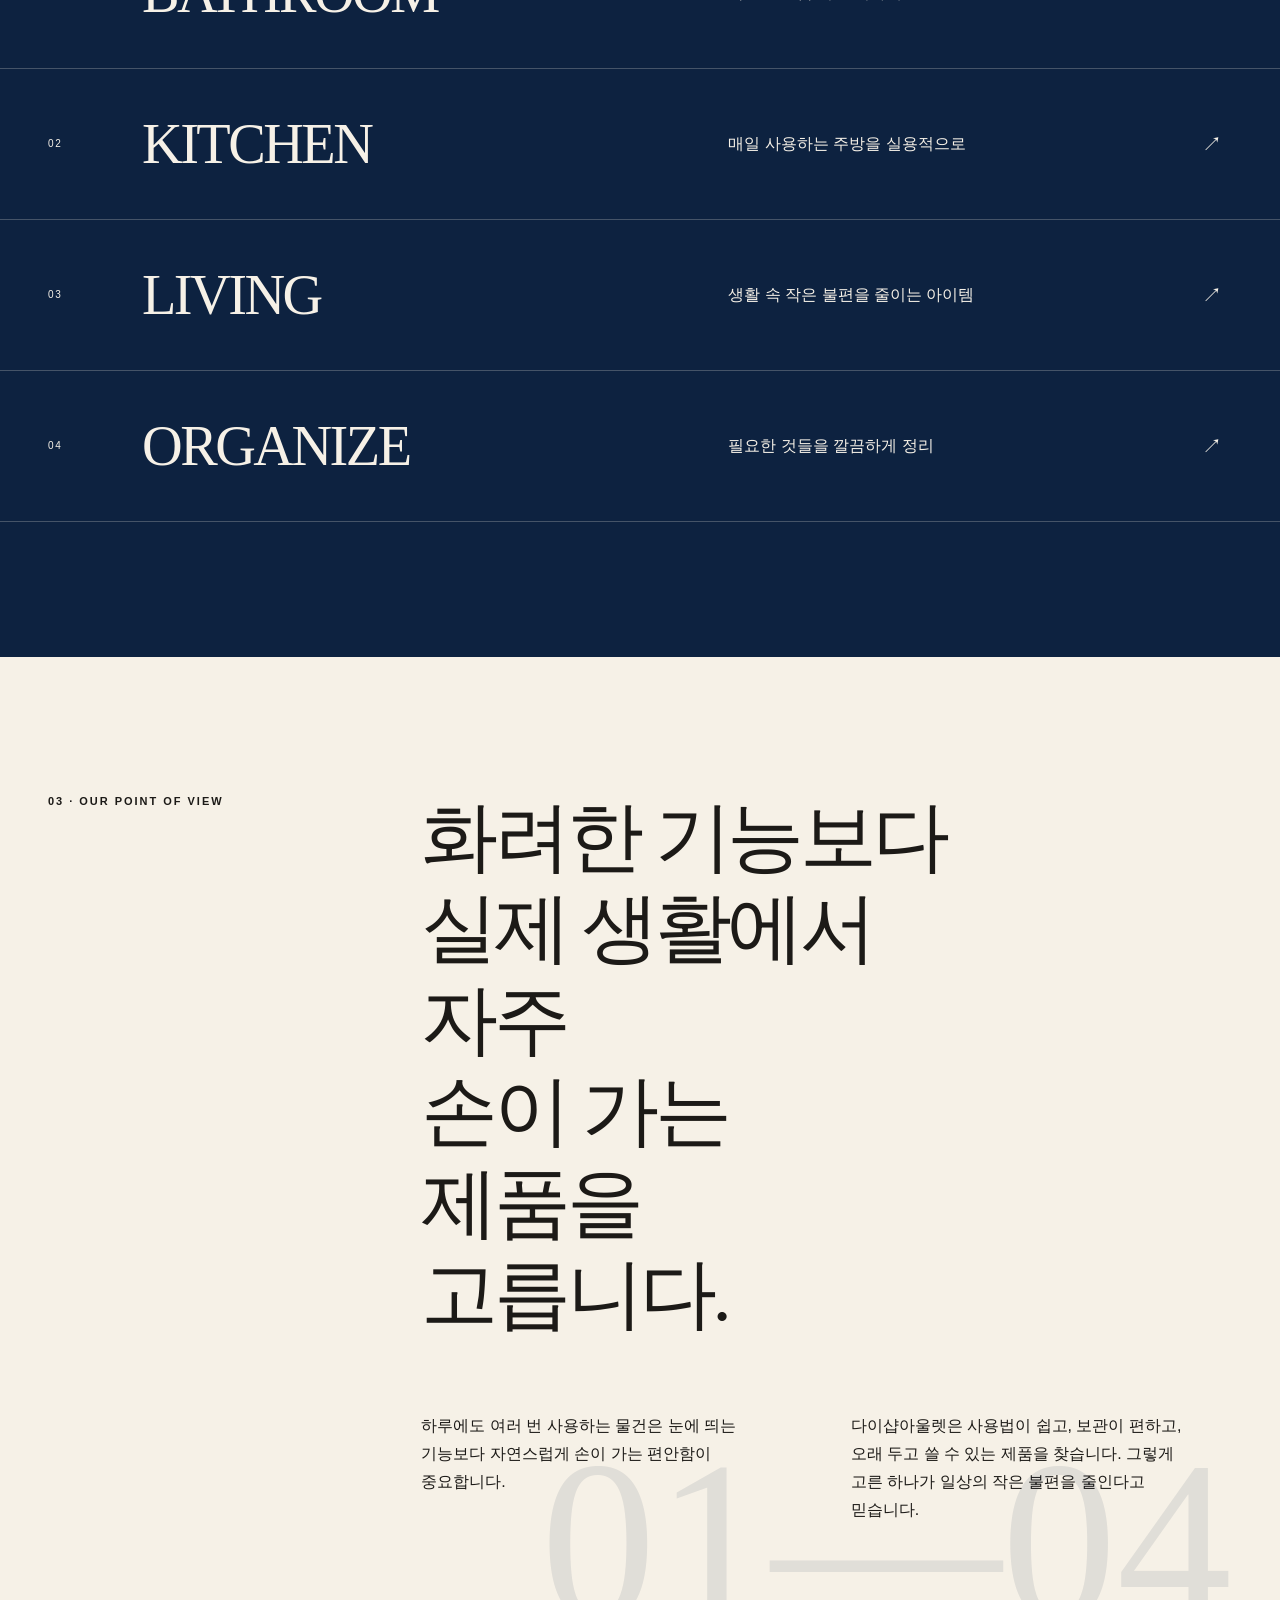
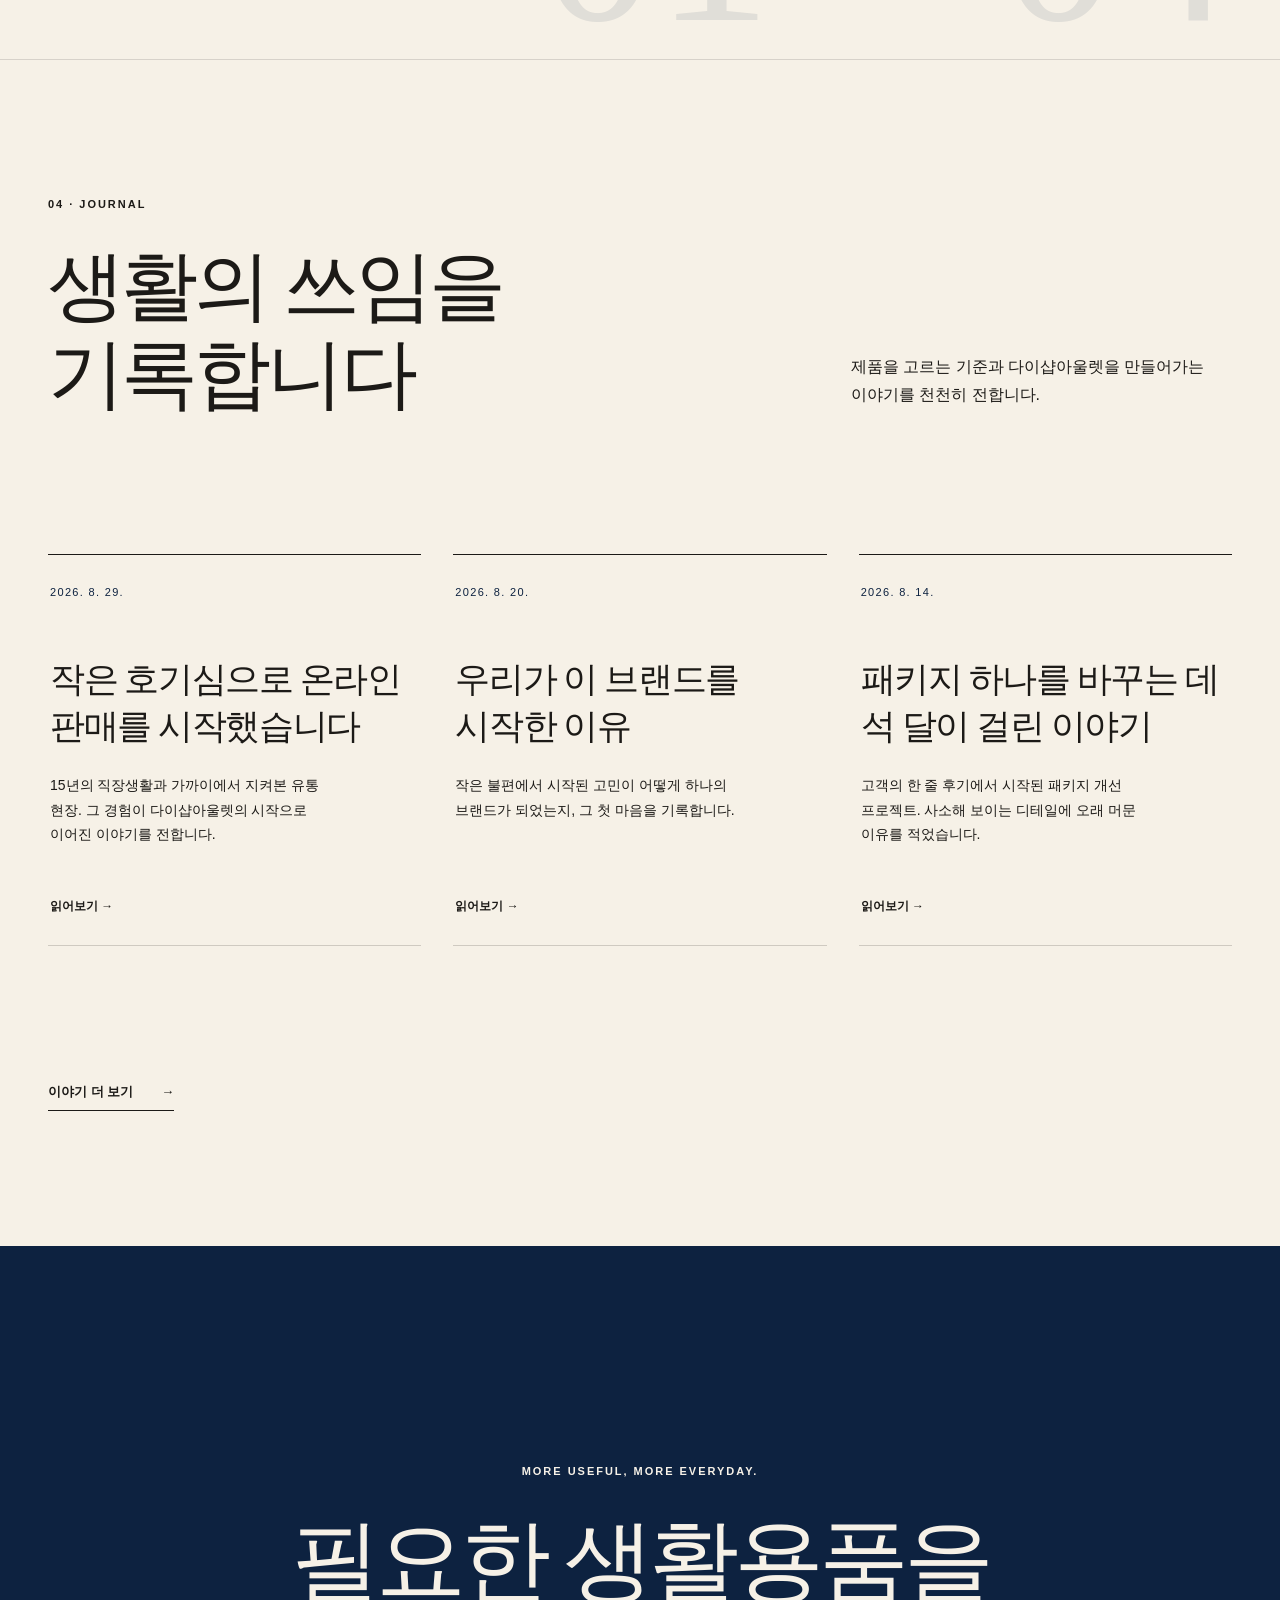
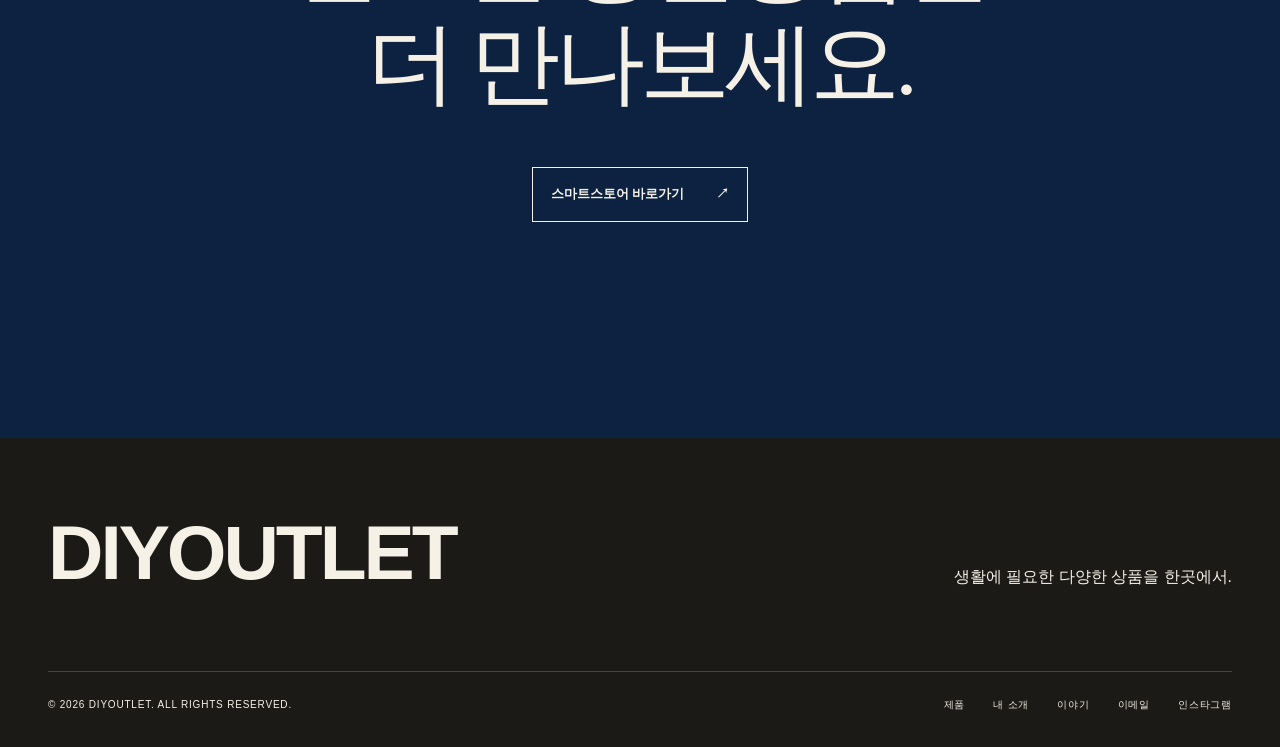
==== commit c01b3977: "Refresh original hero scrub assets" ====
--- a/index.html
+++ b/index.html
@@ -8,7 +8,7 @@
   <title>다이샵아울렛 | DIYOUTLET</title>
   <link rel="stylesheet" href="styles.css">
   <link rel="stylesheet" href="assets/cart.css">
-  <script src="script.js?v=20260829-2" defer></script>
+  <script src="script.js?v=20260829-3" defer></script>
 </head>
 <body>
   <a class="skip-link" href="#main">본문으로 바로가기</a>
@@ -37,12 +37,12 @@
     <section class="hero" id="home">
       <div class="hero-image" aria-hidden="true">
         <picture class="hero-poster">
-          <source media="(max-width: 580px)" srcset="assets/hero-poster-m.jpg">
-          <img src="assets/hero-poster.jpg" alt="">
+          <source media="(max-width: 580px)" srcset="assets/hero-poster-m.jpg?v=20260829-restore">
+          <img src="assets/hero-poster.jpg?v=20260829-restore" alt="">
         </picture>
         <video class="hero-scrub-video" muted playsinline preload="auto" disablepictureinpicture tabindex="-1">
-          <source media="(max-width: 580px)" src="assets/hero-scrub-m.mp4" type="video/mp4">
-          <source src="assets/hero-scrub.mp4" type="video/mp4">
+          <source media="(max-width: 580px)" src="assets/hero-scrub-m.mp4?v=20260829-restore" type="video/mp4">
+          <source src="assets/hero-scrub.mp4?v=20260829-restore" type="video/mp4">
         </video>
       </div>
       <div class="hero-shade" aria-hidden="true"></div>
